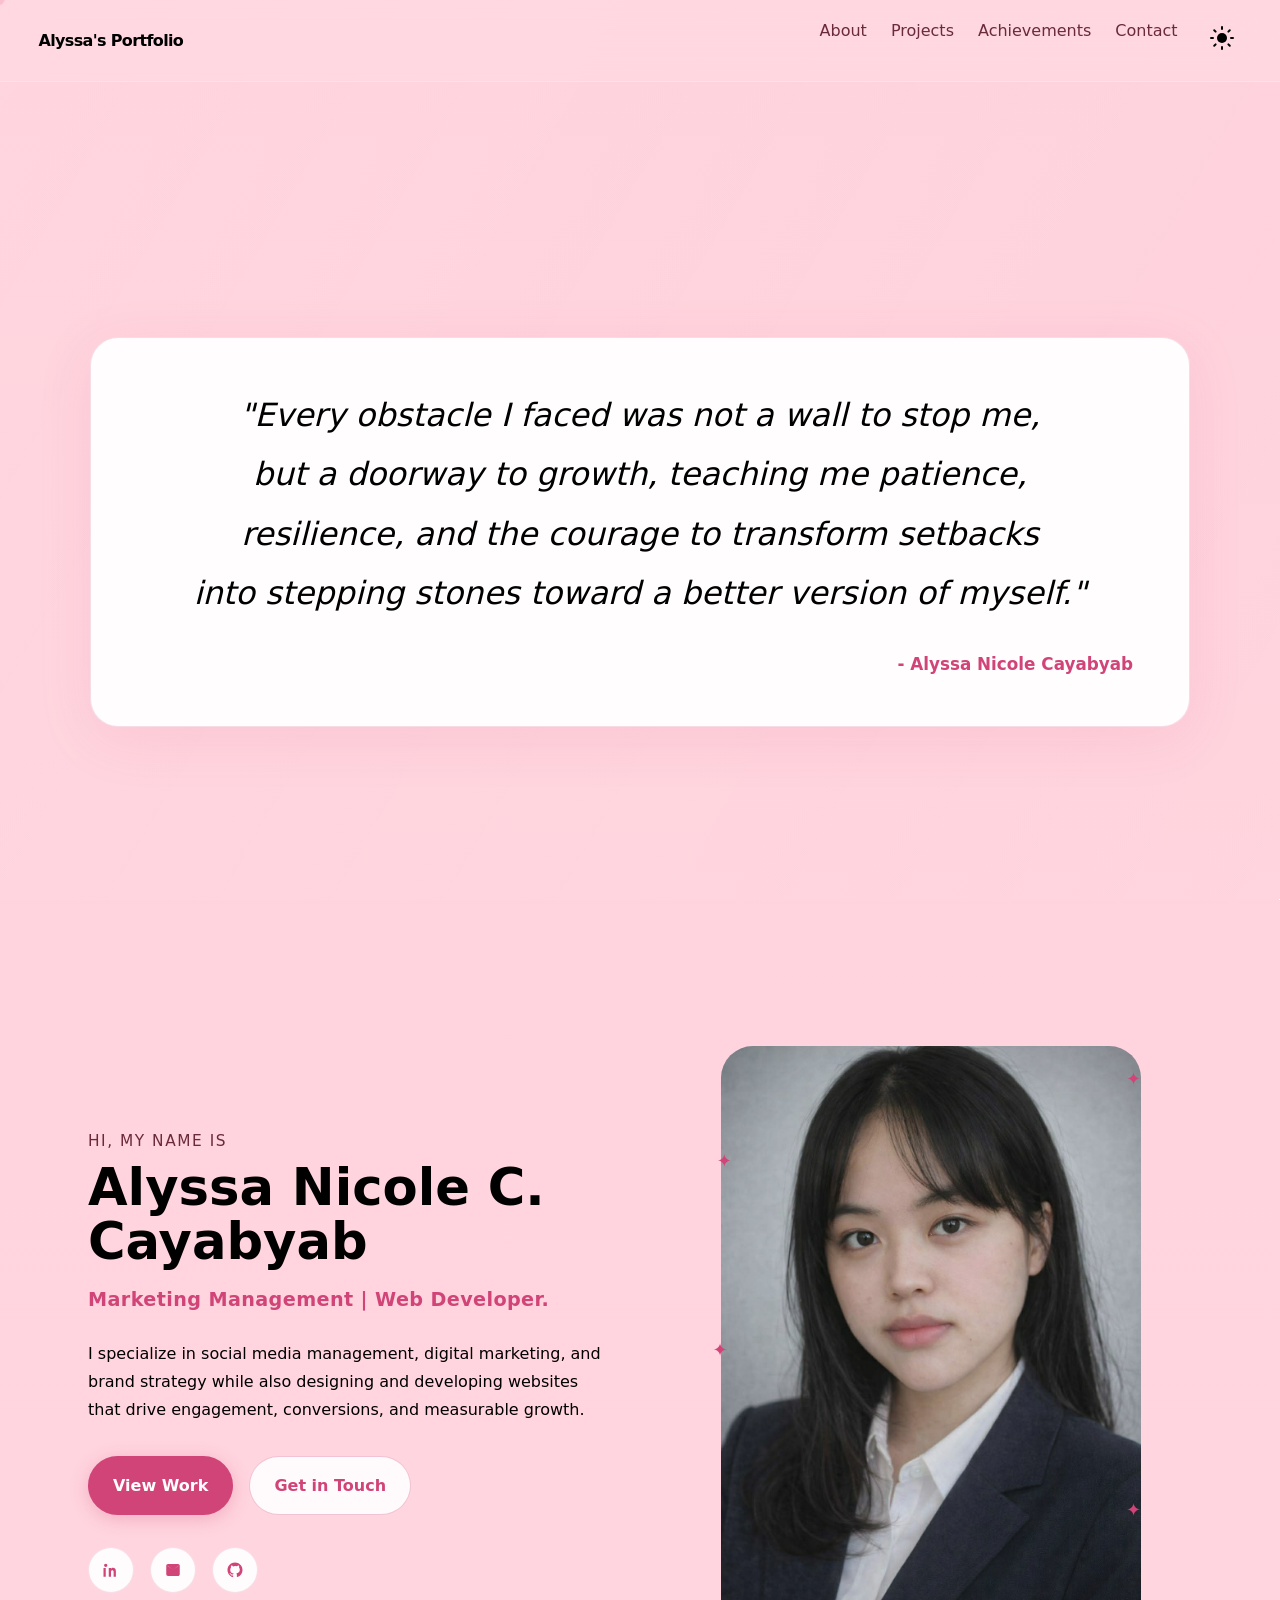
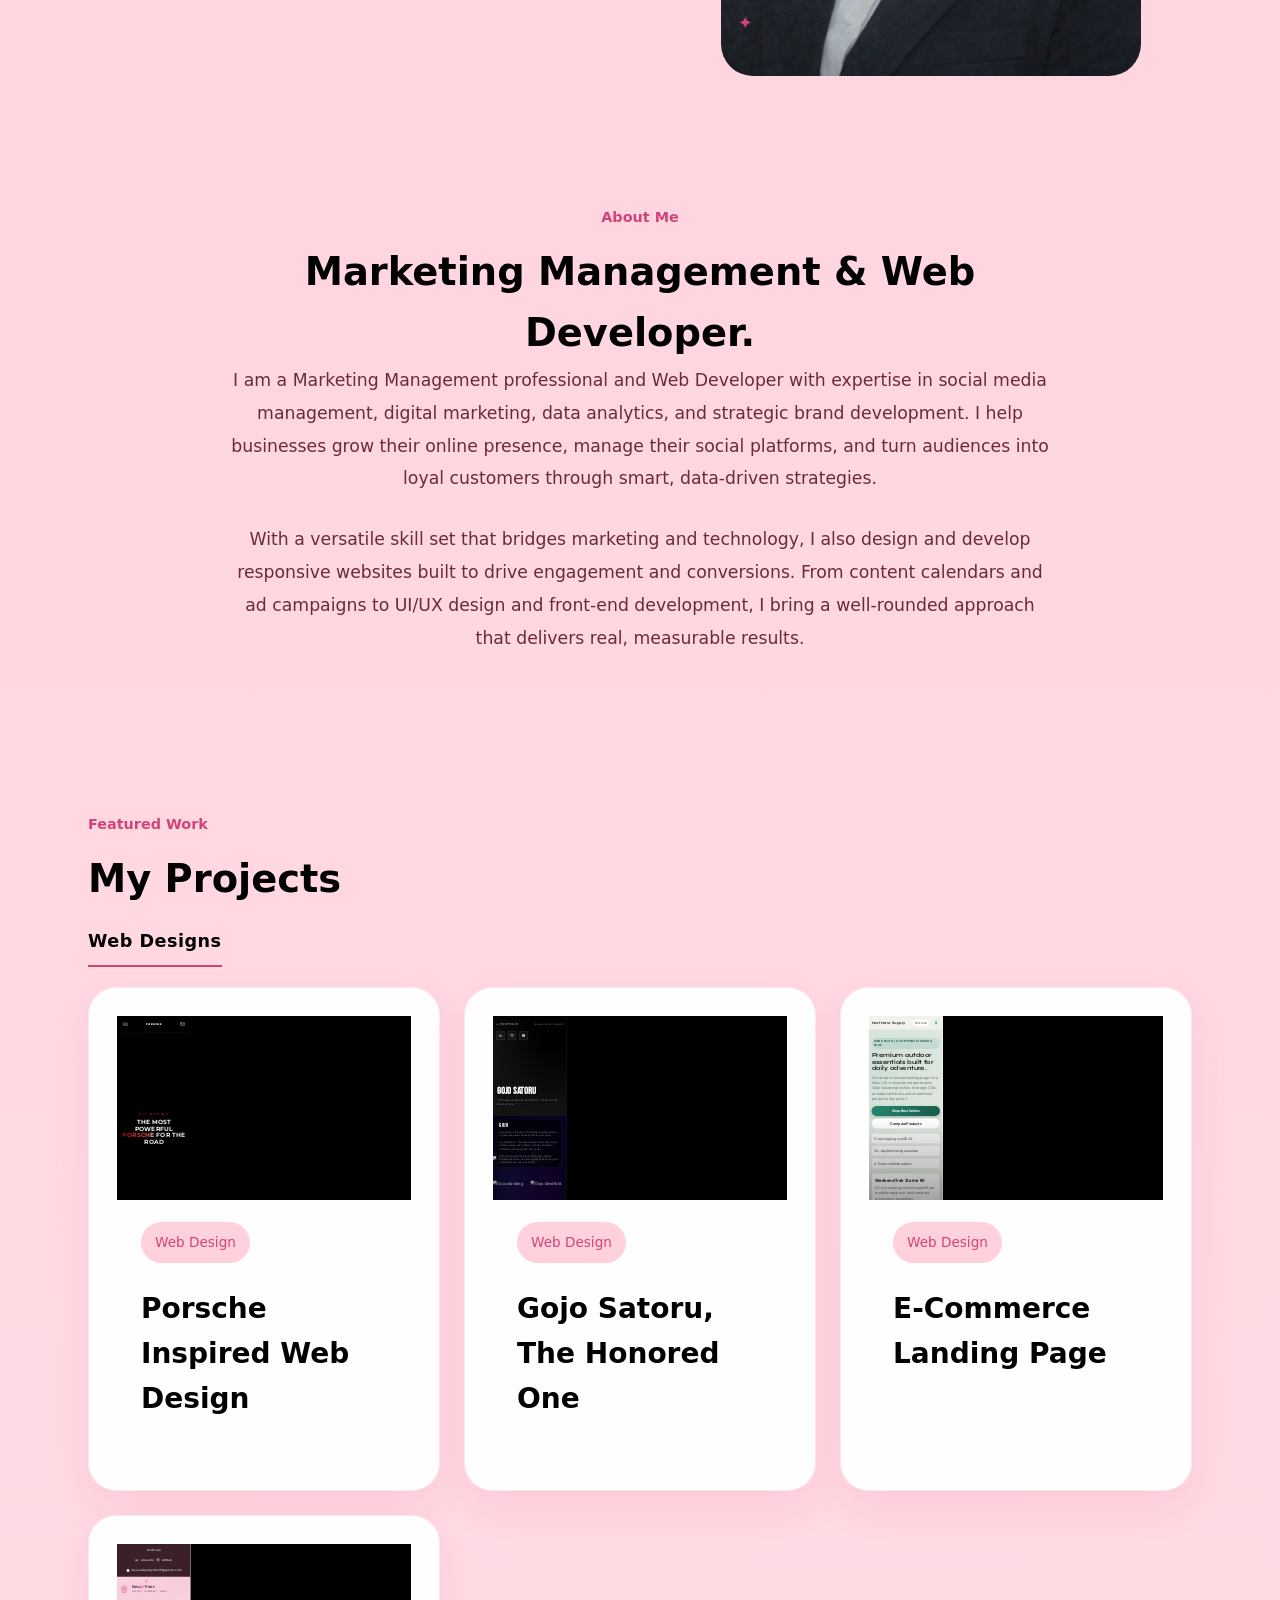
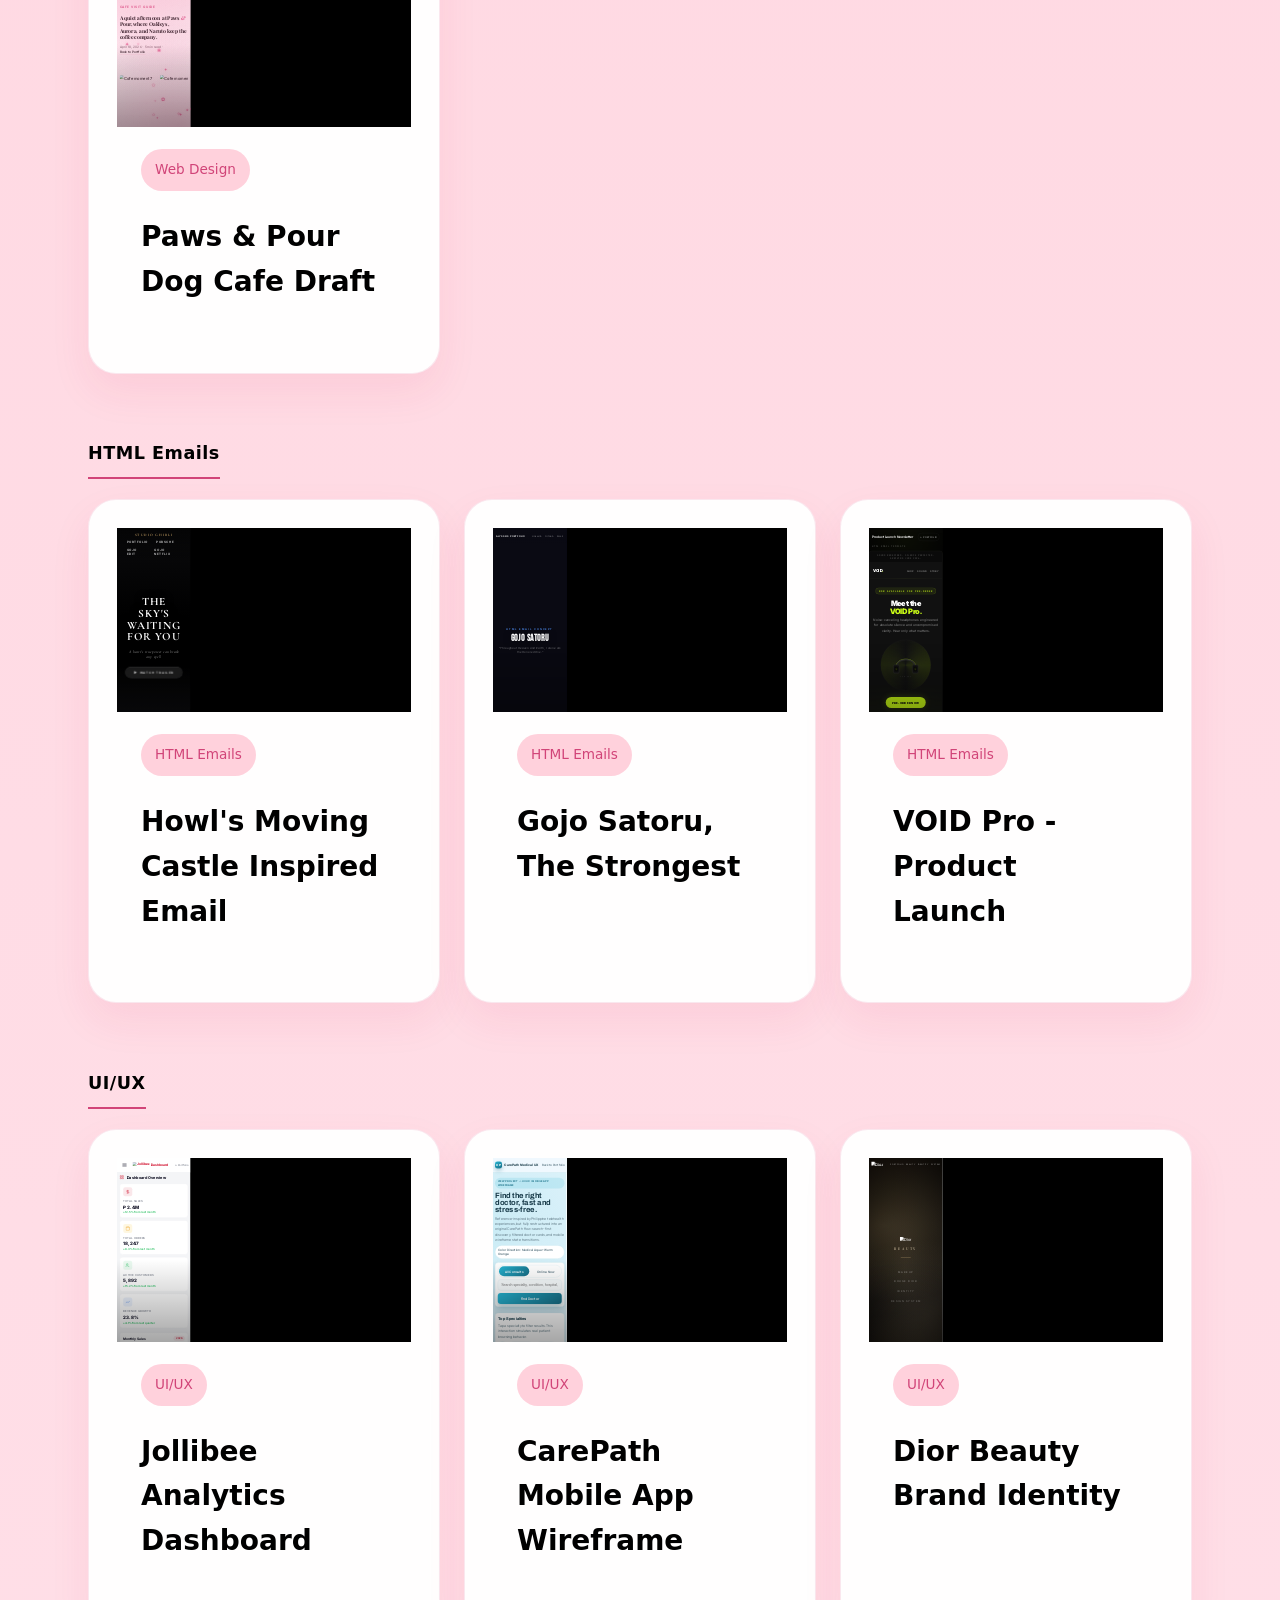
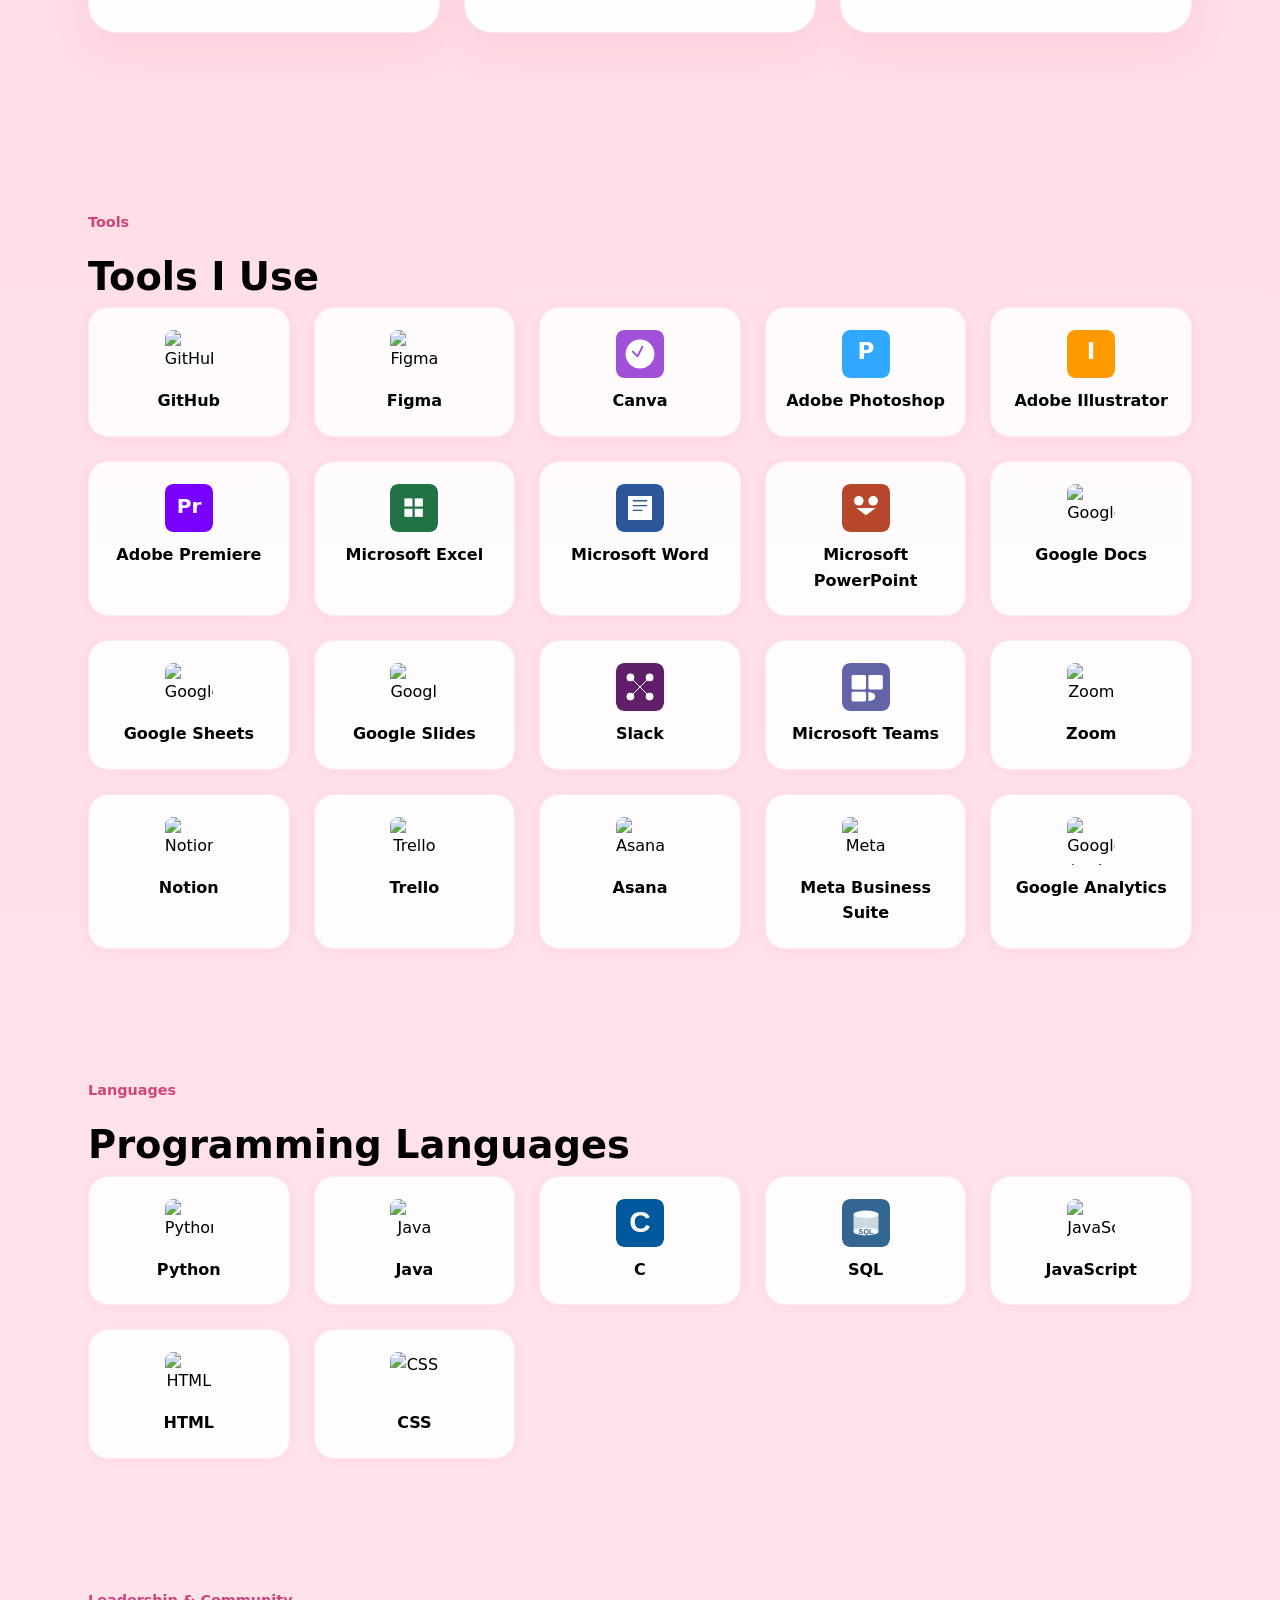
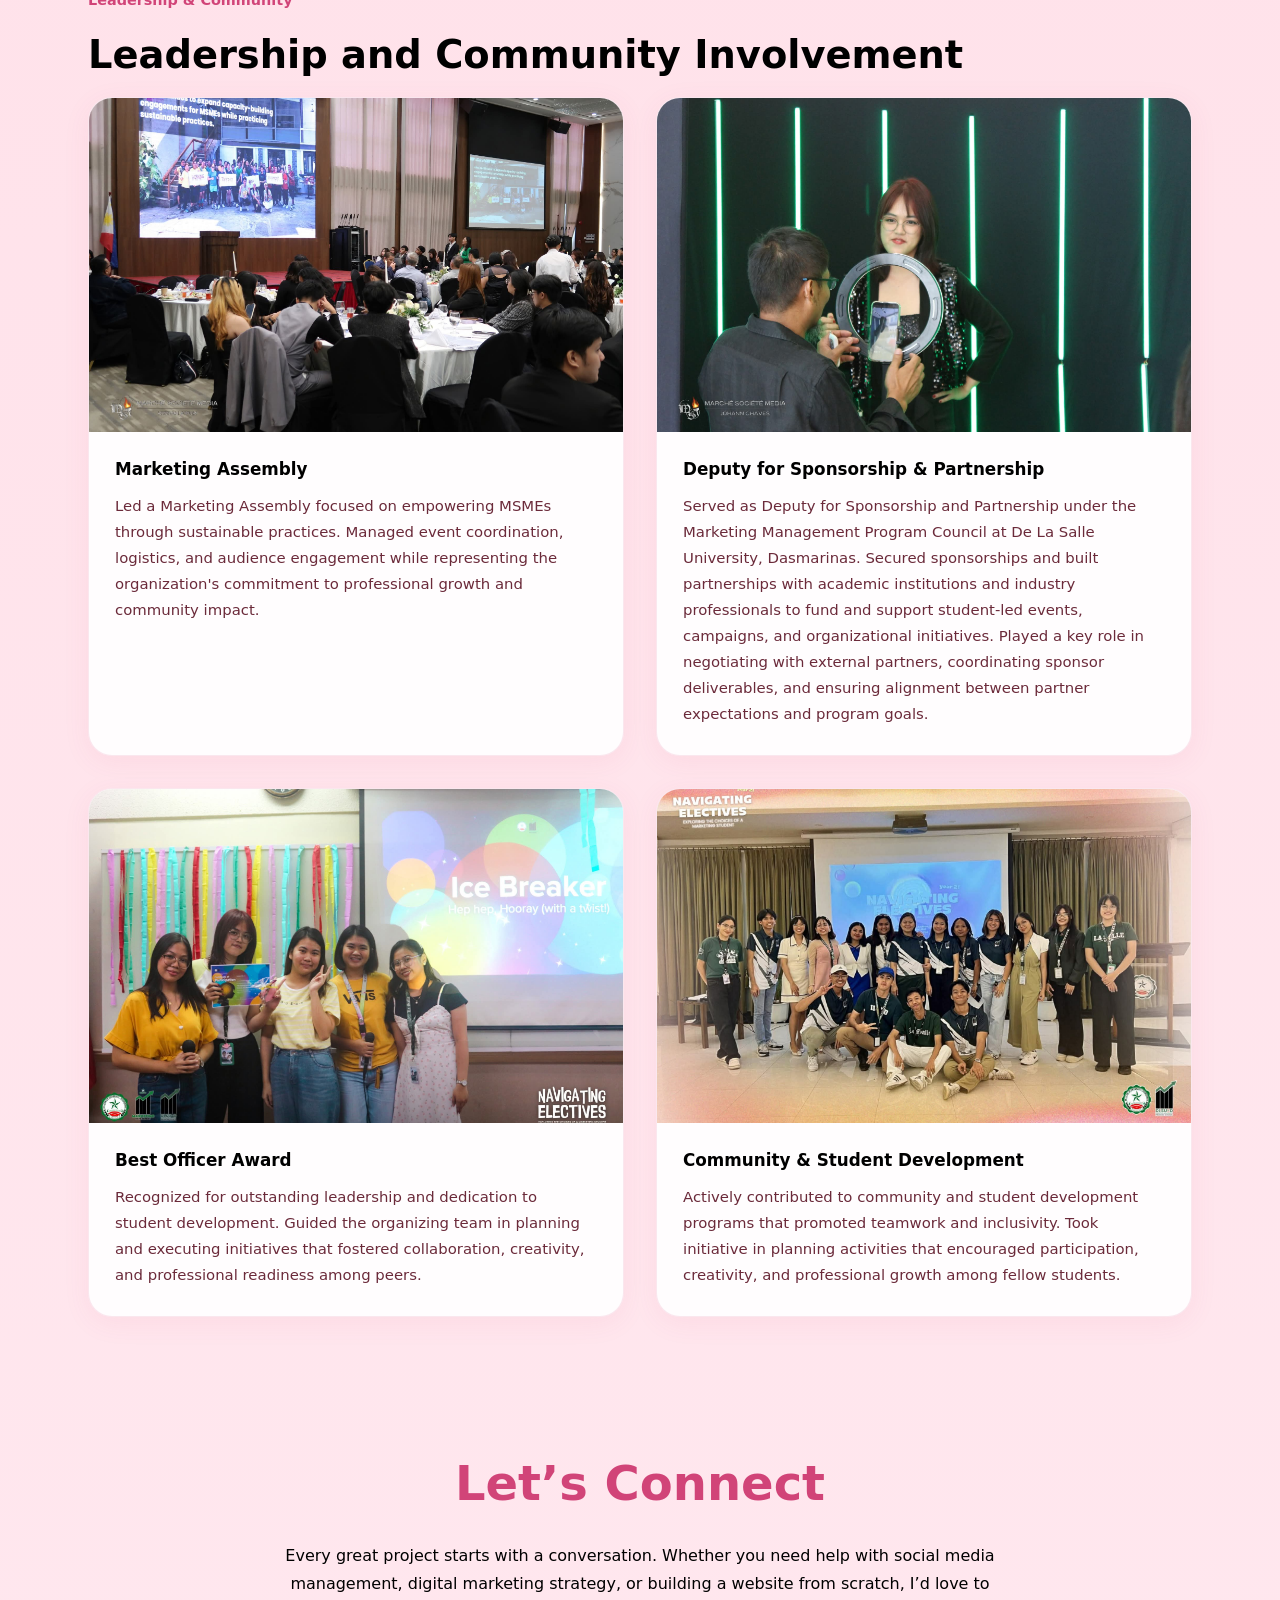
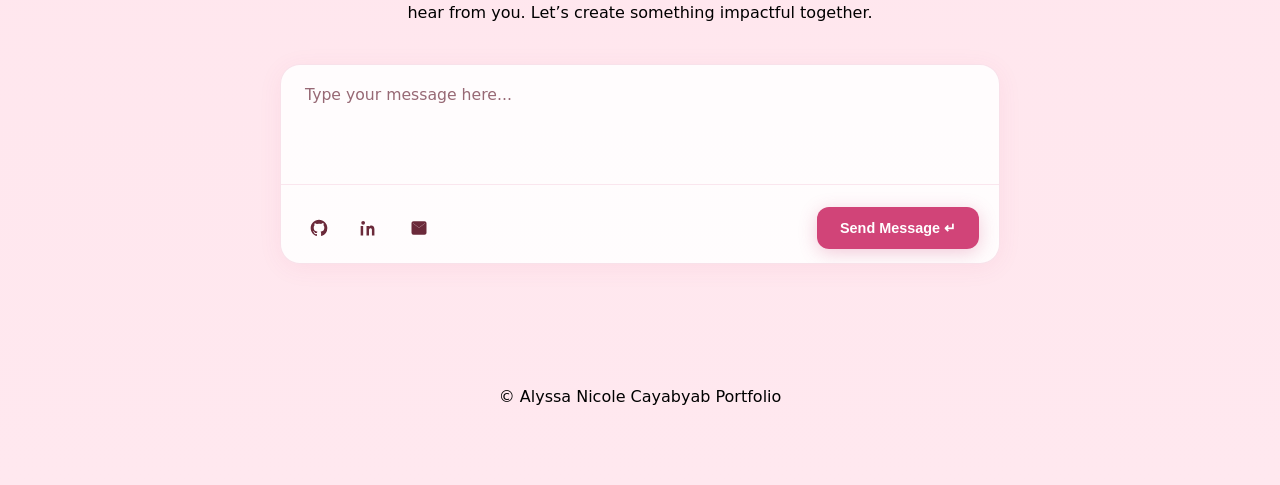
==== index.html @ 1fcab862 "Add files via upload" ====
<!DOCTYPE html>
<html lang="en">
<head>
  <meta charset="UTF-8" />
  <meta name="viewport" content="width=device-width, initial-scale=1.0" />
  <title>Alyssa Nicole Cayabyab | Portfolio</title>
  <link rel="stylesheet" href="styles.css" />
</head>
<body>
  <div class="glitter-background"></div>
  <header class="site-header fade-in-top">
    <nav class="navbar">
      <a class="logo" href="#home">Alyssa's Portfolio</a>
      <div class="nav-links">
        <a href="#about">About</a>
        <a href="#projects">Projects</a>
        <a href="#achievements">Achievements</a>
        <a href="#contact">Contact</a>
        <button class="theme-toggle" aria-label="Toggle theme">
          <svg class="theme-icon" viewBox="0 0 24 24" fill="none" xmlns="http://www.w3.org/2000/svg">
            <circle cx="12" cy="12" r="5" fill="currentColor"/>
            <path d="M12 1v2M12 21v2M4.22 4.22l1.42 1.42M18.36 18.36l1.42 1.42M1 12h2M21 12h2M4.22 19.78l1.42-1.42M18.36 5.64l1.42-1.42" stroke="currentColor" stroke-width="2" stroke-linecap="round"/>
          </svg>
        </button>
      </div>
    </nav>
  </header>

  <main>
    <section id="quote" class="quote-section section reveal">
      <div class="quote-container">
        <div class="quote-box">
            <div class="quote-content">
            <p class="quote-text">"Every obstacle I faced was not a wall to stop me,<br>but a doorway to growth, teaching me patience,<br>resilience, and the courage to transform setbacks<br>into stepping stones toward a better version of myself."</p>
            <footer class="quote-author">- Alyssa Nicole Cayabyab</footer>
          </div>
        </div>
      </div>
    </section>

    <section id="home" class="hero section reveal">
      <div class="hero-content">
        <div class="hero-text">
          <p class="hero-prefix">Hi, my name is</p>
          <h1 class="hero-name">Alyssa Nicole C. Cayabyab</h1>
          <p class="hero-title">Marketing Management | Web Developer.</p>
          <p class="hero-description">
            I specialize in social media management, digital marketing, and brand strategy
            while also designing and developing websites that drive engagement, conversions,
            and measurable growth.
          </p>
          <div class="hero-actions">
            <a class="button primary" href="#projects">View Work</a>
            <a class="button secondary" href="#contact">Get in Touch</a>
          </div>
          <div class="hero-socials">
            <a class="hero-social-link" href="https://www.linkedin.com/in/alyssa-cayabyab-5094003a9/" target="_blank" rel="noreferrer noopener" aria-label="LinkedIn">
              <svg viewBox="0 0 24 24" aria-hidden="true"><path d="M4.98 3.5a2.28 2.28 0 1 1 0 4.56 2.28 2.28 0 0 1 0-4.56Zm.02 5.95H2V21h3V9.45Zm7 0h-3v11.55h3V14.5c0-2.72 3.5-2.94 3.5 0V21h3V13.2c0-5.34-5.73-5.14-6.5-2.52V9.45Z" fill="currentColor"/></svg>
            </a>
            <a class="hero-social-link" href="https://mail.google.com/mail/u/1/#inbox?compose=new" target="_blank" rel="noreferrer noopener" aria-label="Email">
              <svg viewBox="0 0 24 24" aria-hidden="true"><path d="M3 6.4C3 5.08 4.08 4 5.4 4h13.2C19.92 4 21 5.08 21 6.4v11.2c0 1.32-1.08 2.4-2.4 2.4H5.4A2.4 2.4 0 0 1 3 17.6V6.4Zm1.8.3 7.2 5.1 7.2-5.1V6.4l-7.2 5.1L4.8 6.4v.3Z" fill="currentColor"/></svg>
            </a>
            <a class="hero-social-link" href="https://github.com/AliGanda777" target="_blank" rel="noreferrer noopener" aria-label="GitHub">
              <svg viewBox="0 0 24 24" aria-hidden="true"><path d="M12 2C6.48 2 2 6.48 2 12c0 4.42 2.86 8.17 6.84 9.49.5.09.68-.22.68-.48 0-.24-.01-.87-.01-1.7-2.78.6-3.37-1.34-3.37-1.34-.45-1.14-1.11-1.44-1.11-1.44-.91-.62.07-.61.07-.61 1.01.07 1.54 1.04 1.54 1.04.9 1.55 2.36 1.1 2.94.84.09-.65.35-1.1.64-1.35-2.22-.25-4.55-1.11-4.55-4.94 0-1.09.39-1.98 1.04-2.68-.1-.25-.45-1.27.1-2.64 0 0 .84-.27 2.75 1.02A9.6 9.6 0 0 1 12 6.8c.85.004 1.71.11 2.51.32 1.91-1.29 2.75-1.02 2.75-1.02.55 1.37.2 2.39.1 2.64.65.7 1.04 1.59 1.04 2.68 0 3.84-2.34 4.69-4.57 4.94.36.31.68.92.68 1.86 0 1.34-.01 2.42-.01 2.75 0 .26.18.58.69.48A10.007 10.007 0 0 0 22 12c0-5.52-4.48-10-10-10Z" fill="currentColor"/></svg>
            </a>
          </div>
        </div>
        <div class="hero-visual">
          <!-- AI character wrapper – float animation lives here -->
          <div class="ai-char-wrap" id="ai-char-wrap">

            <!-- Sparkle decorations scattered around the photo -->
            <span class="ai-sp" style="top:3%;right:0%;animation-delay:0s" aria-hidden="true">✦</span>
            <span class="ai-sp" style="top:16%;left:-1%;animation-delay:.45s" aria-hidden="true">✦</span>
            <span class="ai-sp" style="bottom:24%;right:0%;animation-delay:.9s" aria-hidden="true">✦</span>
            <span class="ai-sp" style="bottom:6%;left:4%;animation-delay:1.4s" aria-hidden="true">✦</span>
            <span class="ai-sp" style="top:46%;left:-2%;animation-delay:1.85s" aria-hidden="true">✦</span>

            <!-- Inner wrapper – receives 3-D mouse tilt from JS -->
            <div class="ai-char-inner" id="ai-char-inner">

              <!-- Photo frame with pulsing glow -->
              <div class="ai-frame">
                <img class="hero-photo" src="photo.jpg" alt="Alyssa profile photo" />
              </div>


            </div>
          </div>
        </div>
      </div>
    </section>

    <section id="about" class="about section reveal">
      <div class="section-heading">
        <span>About Me</span>
        <h2>Marketing Management &amp; Web Developer.</h2>
      </div>
      <div class="about-body">
        <p class="about-p">I am a Marketing Management professional and Web Developer with expertise in social media management, digital marketing, data analytics, and strategic brand development. I help businesses grow their online presence, manage their social platforms, and turn audiences into loyal customers through smart, data-driven strategies.</p>
        <p class="about-p">With a versatile skill set that bridges marketing and technology, I also design and develop responsive websites built to drive engagement and conversions. From content calendars and ad campaigns to UI/UX design and front-end development, I bring a well-rounded approach that delivers real, measurable results.</p>
      </div>
    </section>

    <section id="projects" class="projects section reveal">
      <div class="section-heading">
        <span>Featured Work</span>
        <h2>My Projects</h2>
      </div>

      <!-- WEB DESIGNS -->
      <div class="project-category">
        <h3 class="category-title">Web Designs</h3>
        <div class="project-grid">
          <a href="porsche-design.html" class="project-card-link">
            <article class="project-card transition-card web-design-card">
              <div class="web-design-preview" aria-hidden="true">
                <iframe src="porsche-design.html" class="web-design-frame" tabindex="-1" title="Porsche web design preview" scrolling="no" loading="lazy"></iframe>
                <div class="web-design-tint"></div>
                <div class="web-design-peek">View Project →</div>
              </div>
              <div class="web-design-caption">
                <div class="project-tag">Web Design</div>
                <h3>Porsche Inspired Web Design</h3>
              </div>
            </article>
          </a>
          <a href="gojo-netflix.html" class="project-card-link">
            <article class="project-card transition-card web-design-card">
              <div class="web-design-preview" aria-hidden="true">
                <iframe src="gojo-netflix.html" class="web-design-frame" tabindex="-1" title="Gojo Netflix showcase preview" scrolling="no" loading="lazy"></iframe>
                <div class="web-design-tint"></div>
                <div class="web-design-peek">View Project →</div>
              </div>
              <div class="web-design-caption">
                <div class="project-tag">Web Design</div>
                <h3>Gojo Satoru, The Honored One</h3>
              </div>
            </article>
          </a>
          <a href="ecommerce-landing.html" class="project-card-link">
            <article class="project-card transition-card web-design-card">
              <div class="web-design-preview" aria-hidden="true">
                <iframe src="ecommerce-landing.html" class="web-design-frame" tabindex="-1" title="E-commerce landing page preview" scrolling="no" loading="lazy"></iframe>
                <div class="web-design-tint"></div>
                <div class="web-design-peek">View Project →</div>
              </div>
              <div class="web-design-caption">
                <div class="project-tag">Web Design</div>
                <h3>E-Commerce Landing Page</h3>
              </div>
            </article>
          </a>
          <a href="dog-cafe-draft.html" class="project-card-link">
            <article class="project-card transition-card web-design-card">
              <div class="web-design-preview" aria-hidden="true">
                <iframe src="dog-cafe-draft.html" class="web-design-frame" tabindex="-1" title="Dog cafe draft preview" scrolling="no" loading="lazy"></iframe>
                <div class="web-design-tint"></div>
                <div class="web-design-peek">View Project →</div>
              </div>
              <div class="web-design-caption">
                <div class="project-tag">Web Design</div>
                <h3>Paws &amp; Pour Dog Cafe Draft</h3>
              </div>
            </article>
          </a>
        </div>
      </div>

      <!-- HTML EMAILS -->
      <div class="project-category">
        <h3 class="category-title">HTML Emails</h3>
        <div class="project-grid">
          <a href="email-design.html" class="project-card-link">
            <article class="project-card transition-card web-design-card">
              <div class="web-design-preview" aria-hidden="true">
                <iframe src="email-design.html" class="web-design-frame" tabindex="-1" title="HTML email preview" scrolling="no" loading="lazy"></iframe>
                <div class="web-design-tint"></div>
                <div class="web-design-peek">View Project →</div>
              </div>
              <div class="web-design-caption">
                <div class="project-tag">HTML Emails</div>
                <h3>Howl's Moving Castle Inspired Email</h3>
              </div>
            </article>
          </a>
          <a href="gojo-edit.html" class="project-card-link">
            <article class="project-card transition-card web-design-card">
              <div class="web-design-preview" aria-hidden="true">
                <iframe src="gojo-edit.html" class="web-design-frame" tabindex="-1" title="Gojo Satoru email preview" scrolling="no" loading="lazy"></iframe>
                <div class="web-design-tint"></div>
                <div class="web-design-peek">View Project →</div>
              </div>
              <div class="web-design-caption">
                <div class="project-tag">HTML Emails</div>
                <h3>Gojo Satoru, The Strongest</h3>
              </div>
            </article>
          </a>
          <a href="product-launch-email.html" class="project-card-link">
            <article class="project-card transition-card web-design-card">
              <div class="web-design-preview" aria-hidden="true">
                <iframe src="product-launch-email.html" class="web-design-frame" tabindex="-1" title="VOID Pro product launch email preview" scrolling="no" loading="lazy"></iframe>
                <div class="web-design-tint"></div>
                <div class="web-design-peek">View Project →</div>
              </div>
              <div class="web-design-caption">
                <div class="project-tag">HTML Emails</div>
                <h3>VOID Pro - Product Launch</h3>
              </div>
            </article>
          </a>
        </div>
      </div>

      <!-- UI/UX -->
      <div class="project-category">
        <h3 class="category-title">UI/UX</h3>
        <div class="project-grid">
          <a href="jollibee-dashboard.html" class="project-card-link">
            <article class="project-card transition-card web-design-card">
              <div class="web-design-preview" aria-hidden="true">
                <iframe src="jollibee-dashboard.html" class="web-design-frame" tabindex="-1" title="Jollibee Dashboard preview" scrolling="no" loading="lazy"></iframe>
                <div class="web-design-tint"></div>
                <div class="web-design-peek">View Project →</div>
              </div>
              <div class="web-design-caption">
                <div class="project-tag">UI/UX</div>
                <h3>Jollibee Analytics Dashboard</h3>
              </div>
            </article>
          </a>
          <a href="figma-wireframe.html" class="project-card-link">
            <article class="project-card transition-card web-design-card">
              <div class="web-design-preview" aria-hidden="true">
                <iframe src="figma-wireframe.html" class="web-design-frame" tabindex="-1" title="Figma Wireframe preview" scrolling="no" loading="lazy"></iframe>
                <div class="web-design-tint"></div>
                <div class="web-design-peek">View Project →</div>
              </div>
              <div class="web-design-caption">
                <div class="project-tag">UI/UX</div>
                <h3>CarePath Mobile App Wireframe</h3>
              </div>
            </article>
          </a>
          <a href="chanel-brand.html" class="project-card-link">
            <article class="project-card transition-card web-design-card">
              <div class="web-design-preview" aria-hidden="true">
                <iframe src="chanel-brand.html" class="web-design-frame" tabindex="-1" title="Chanel Brand Identity preview" scrolling="no" loading="lazy"></iframe>
                <div class="web-design-tint"></div>
                <div class="web-design-peek">View Project →</div>
              </div>
              <div class="web-design-caption">
                <div class="project-tag">UI/UX</div>
                <h3>Dior Beauty Brand Identity</h3>
              </div>
            </article>
          </a>
        </div>
      </div>

    </section>

    <section id="tools" class="tools section reveal">
      <div class="section-heading">
        <span>Tools</span>
        <h2>Tools I Use</h2>
      </div>
      <div class="tool-grid">
        <div class="tool-card"><img class="tool-icon" src="https://cdn.simpleicons.org/github/000000" alt="GitHub" /><span>GitHub</span></div>
        <div class="tool-card"><img class="tool-icon" src="https://cdn.simpleicons.org/figma/000000" alt="Figma" /><span>Figma</span></div>
        <div class="tool-card"><svg class="tool-icon" viewBox="0 0 100 100" xmlns="http://www.w3.org/2000/svg"><rect fill="#A150D8" width="100" height="100" rx="16"/><circle cx="50" cy="50" r="30" fill="#fff"/><path d="M35 45 L45 55 L55 35" stroke="#A150D8" stroke-width="4" fill="none" stroke-linecap="round" stroke-linejoin="round"/></svg><span>Canva</span></div>
        <div class="tool-card"><svg class="tool-icon" viewBox="0 0 100 100" xmlns="http://www.w3.org/2000/svg"><rect fill="#31A8FF" width="100" height="100" rx="16"/><text x="50" y="60" font-size="48" font-weight="900" fill="#fff" text-anchor="middle">P</text></svg><span>Adobe Photoshop</span></div>
        <div class="tool-card"><svg class="tool-icon" viewBox="0 0 100 100" xmlns="http://www.w3.org/2000/svg"><rect fill="#FF9A00" width="100" height="100" rx="16"/><text x="50" y="60" font-size="48" font-weight="900" fill="#fff" text-anchor="middle">I</text></svg><span>Adobe Illustrator</span></div>
        <div class="tool-card"><svg class="tool-icon" viewBox="0 0 100 100" xmlns="http://www.w3.org/2000/svg"><rect fill="#7900FF" width="100" height="100" rx="16"/><text x="50" y="60" font-size="42" font-weight="900" fill="#fff" text-anchor="middle">Pr</text></svg><span>Adobe Premiere</span></div>
        <div class="tool-card"><svg class="tool-icon" viewBox="0 0 100 100" xmlns="http://www.w3.org/2000/svg"><rect fill="#217346" width="100" height="100" rx="16"/><g transform="translate(30, 30) scale(1.2)"><rect x="0" y="0" width="14" height="14" fill="#fff"/><rect x="18" y="0" width="14" height="14" fill="#fff"/><rect x="0" y="18" width="14" height="14" fill="#fff"/><rect x="18" y="18" width="14" height="14" fill="#fff"/></g></svg><span>Microsoft Excel</span></div>
        <div class="tool-card"><svg class="tool-icon" viewBox="0 0 100 100" xmlns="http://www.w3.org/2000/svg"><rect fill="#2B579A" width="100" height="100" rx="16"/><rect x="25" y="25" width="50" height="50" fill="#fff"/><line x1="35" y1="35" x2="65" y2="35" stroke="#2B579A" stroke-width="3"/><line x1="35" y1="45" x2="65" y2="45" stroke="#2B579A" stroke-width="3"/><line x1="35" y1="55" x2="55" y2="55" stroke="#2B579A" stroke-width="3"/></svg><span>Microsoft Word</span></div>
        <div class="tool-card"><svg class="tool-icon" viewBox="0 0 100 100" xmlns="http://www.w3.org/2000/svg"><rect fill="#B7472A" width="100" height="100" rx="16"/><circle cx="35" cy="35" r="10" fill="#fff"/><circle cx="65" cy="35" r="10" fill="#fff"/><polygon points="50,65 30,50 70,50" fill="#fff"/></svg><span>Microsoft PowerPoint</span></div>
        <div class="tool-card"><img class="tool-icon" src="https://cdn.simpleicons.org/googledocs/4285F4" alt="Google Docs" /><span>Google Docs</span></div>
        <div class="tool-card"><img class="tool-icon" src="https://cdn.simpleicons.org/googlesheets/0F9D58" alt="Google Sheets" /><span>Google Sheets</span></div>
        <div class="tool-card"><img class="tool-icon" src="https://cdn.simpleicons.org/googleslides/F4B400" alt="Google Slides" /><span>Google Slides</span></div>
        <div class="tool-card"><svg class="tool-icon" viewBox="0 0 100 100" xmlns="http://www.w3.org/2000/svg"><rect fill="#611F69" width="100" height="100" rx="16"/><circle cx="30" cy="30" r="8" fill="#fff"/><circle cx="70" cy="30" r="8" fill="#fff"/><circle cx="30" cy="70" r="8" fill="#fff"/><circle cx="70" cy="70" r="8" fill="#fff"/><line x1="30" y1="30" x2="70" y2="70" stroke="#fff" stroke-width="2"/><line x1="70" y1="30" x2="30" y2="70" stroke="#fff" stroke-width="2"/></svg><span>Slack</span></div>
        <div class="tool-card"><svg class="tool-icon" viewBox="0 0 100 100" xmlns="http://www.w3.org/2000/svg"><rect fill="#6264A7" width="100" height="100" rx="16"/><rect x="20" y="25" width="30" height="30" fill="#fff" rx="3"/><rect x="55" y="25" width="30" height="30" fill="#fff" rx="3"/><rect x="20" y="60" width="30" height="20" fill="#fff" rx="3"/><path d="M 55 60 Q 70 60 70 70 Q 70 80 55 80" fill="#fff" stroke="#6264A7" stroke-width="2" fill-rule="nonzero"/></svg><span>Microsoft Teams</span></div>
        <div class="tool-card"><img class="tool-icon" src="https://cdn.simpleicons.org/zoom/2D8CFF" alt="Zoom" /><span>Zoom</span></div>
        <div class="tool-card"><img class="tool-icon" src="https://cdn.simpleicons.org/notion/000000" alt="Notion" /><span>Notion</span></div>
        <div class="tool-card"><img class="tool-icon" src="https://cdn.simpleicons.org/trello/0052CC" alt="Trello" /><span>Trello</span></div>
        <div class="tool-card"><img class="tool-icon" src="https://cdn.simpleicons.org/asana/EC4A8A" alt="Asana" /><span>Asana</span></div>
        <div class="tool-card"><img class="tool-icon" src="https://cdn.simpleicons.org/meta/0063F5" alt="Meta" /><span>Meta Business Suite</span></div>
        <div class="tool-card"><img class="tool-icon" src="https://cdn.simpleicons.org/googleanalytics/F9AB00" alt="Google Analytics" /><span>Google Analytics</span></div>
      </div>
    </section>

    <section id="languages" class="tools section reveal">
      <div class="section-heading">
        <span>Languages</span>
        <h2>Programming Languages</h2>
      </div>
      <div class="tool-grid">
        <div class="tool-card">
          <img class="tool-icon" src="https://cdn.simpleicons.org/python" alt="Python" />
          <span>Python</span>
        </div>
        <div class="tool-card">
          <img class="tool-icon" src="https://cdn.jsdelivr.net/gh/devicons/devicon/icons/java/java-original.svg" alt="Java" />
          <span>Java</span>
        </div>
        <div class="tool-card">
          <svg class="tool-icon" viewBox="0 0 100 100" xmlns="http://www.w3.org/2000/svg">
            <rect fill="#00599C" width="100" height="100" rx="16"/>
            <text x="50" y="68" font-size="62" font-weight="900" fill="#fff" text-anchor="middle" font-family="Arial, sans-serif">C</text>
          </svg>
          <span>C</span>
        </div>
        <div class="tool-card">
          <svg class="tool-icon" viewBox="0 0 100 100" xmlns="http://www.w3.org/2000/svg">
            <rect fill="#336791" width="100" height="100" rx="16"/>
            <ellipse cx="50" cy="32" rx="26" ry="8" fill="#fff" opacity="0.95"/>
            <rect x="24" y="32" width="52" height="36" fill="#fff" opacity="0.75"/>
            <ellipse cx="50" cy="68" rx="26" ry="8" fill="#fff" opacity="0.95"/>
            <text x="50" y="72" font-size="15" font-weight="900" fill="#336791" text-anchor="middle" font-family="Arial, sans-serif">SQL</text>
          </svg>
          <span>SQL</span>
        </div>
        <div class="tool-card">
          <img class="tool-icon" src="https://cdn.simpleicons.org/javascript" alt="JavaScript" />
          <span>JavaScript</span>
        </div>
        <div class="tool-card">
          <img class="tool-icon" src="https://cdn.simpleicons.org/html5" alt="HTML" />
          <span>HTML</span>
        </div>
        <div class="tool-card">
          <img class="tool-icon" src="https://cdn.jsdelivr.net/gh/devicons/devicon/icons/css3/css3-original.svg" alt="CSS" />
          <span>CSS</span>
        </div>
      </div>
    </section>

    <section id="achievements" class="achievements section reveal">
      <div class="section-heading">
        <span>Leadership &amp; Community</span>
        <h2>Leadership and Community Involvement</h2>
      </div>
      <div class="leadership-grid">

        <article class="leadership-card">
          <div class="leadership-img-wrap">
            <img src="leadership-manage-ga.jpg" alt="Marketing Assembly" class="leadership-img" />
          </div>
          <div class="leadership-caption">
            <h3>Marketing Assembly</h3>
            <p>Led a Marketing Assembly focused on empowering MSMEs through sustainable practices. Managed event coordination, logistics, and audience engagement while representing the organization's commitment to professional growth and community impact.</p>
          </div>
        </article>

        <article class="leadership-card">
          <div class="leadership-img-wrap">
            <img src="leadership-solo-ga.jpg" alt="Director of Sponsorship" class="leadership-img" />
          </div>
          <div class="leadership-caption">
            <h3>Deputy for Sponsorship &amp; Partnership</h3>
            <p>Served as Deputy for Sponsorship and Partnership under the Marketing Management Program Council at De La Salle University, Dasmarinas. Secured sponsorships and built partnerships with academic institutions and industry professionals to fund and support student-led events, campaigns, and organizational initiatives. Played a key role in negotiating with external partners, coordinating sponsor deliverables, and ensuring alignment between partner expectations and program goals.</p>
          </div>
        </article>

        <article class="leadership-card">
          <div class="leadership-img-wrap">
            <img src="leadership-award-navel.jpg" alt="Best Officer Award" class="leadership-img" />
          </div>
          <div class="leadership-caption">
            <h3>Best Officer Award</h3>
            <p>Recognized for outstanding leadership and dedication to student development. Guided the organizing team in planning and executing initiatives that fostered collaboration, creativity, and professional readiness among peers.</p>
          </div>
        </article>

        <article class="leadership-card">
          <div class="leadership-img-wrap">
            <img src="leadership-navel2.jpg" alt="Community Involvement" class="leadership-img" />
          </div>
          <div class="leadership-caption">
            <h3>Community &amp; Student Development</h3>
            <p>Actively contributed to community and student development programs that promoted teamwork and inclusivity. Took initiative in planning activities that encouraged participation, creativity, and professional growth among fellow students.</p>
          </div>
        </article>

      </div>
    </section>

    <section id="contact" class="contact section reveal">
      <div class="contact-inner">
        <h2 class="contact-title">Let’s Connect</h2>
        <p class="contact-copy">
          Every great project starts with a conversation. Whether you need help with social media management, digital marketing strategy, or building a website from scratch, I’d love to hear from you. Let’s create something impactful together.
        </p>
        <div class="contact-box">
          <textarea id="contact-message" class="contact-textarea" placeholder="Type your message here..."></textarea>
          <div class="contact-box-footer">
            <div class="contact-icon-row">
              <a class="contact-icon-link" href="https://github.com/AliGanda777" target="_blank" rel="noreferrer noopener" aria-label="GitHub">
                <svg viewBox="0 0 24 24" width="20" height="20" fill="currentColor"><path d="M12 2C6.48 2 2 6.48 2 12c0 4.42 2.86 8.17 6.84 9.49.5.09.68-.22.68-.48 0-.24-.01-.87-.01-1.7-2.78.6-3.37-1.34-3.37-1.34-.45-1.14-1.11-1.44-1.11-1.44-.91-.62.07-.61.07-.61 1.01.07 1.54 1.04 1.54 1.04.9 1.55 2.36 1.1 2.94.84.09-.65.35-1.1.64-1.35-2.22-.25-4.55-1.11-4.55-4.94 0-1.09.39-1.98 1.04-2.68-.1-.25-.45-1.27.1-2.64 0 0 .84-.27 2.75 1.02A9.6 9.6 0 0 1 12 6.8c.85.004 1.71.11 2.51.32 1.91-1.29 2.75-1.02 2.75-1.02.55 1.37.2 2.39.1 2.64.65.7 1.04 1.59 1.04 2.68 0 3.84-2.34 4.69-4.57 4.94.36.31.68.92.68 1.86 0 1.34-.01 2.42-.01 2.75 0 .26.18.58.69.48A10.007 10.007 0 0 0 22 12c0-5.52-4.48-10-10-10Z"/></svg>
              </a>
              <a class="contact-icon-link" href="https://www.linkedin.com/in/alyssa-cayabyab-5094003a9/" target="_blank" rel="noreferrer noopener" aria-label="LinkedIn">
                <svg viewBox="0 0 24 24" width="20" height="20" fill="currentColor"><path d="M4.98 3.5a2.28 2.28 0 1 1 0 4.56 2.28 2.28 0 0 1 0-4.56Zm.02 5.95H2V21h3V9.45Zm7 0h-3v11.55h3V14.5c0-2.72 3.5-2.94 3.5 0V21h3V13.2c0-5.34-5.73-5.14-6.5-2.52V9.45Z"/></svg>
              </a>
              <a class="contact-icon-link" href="https://mail.google.com/mail/u/1/#inbox?compose=new" target="_blank" rel="noreferrer noopener" aria-label="Email">
                <svg viewBox="0 0 24 24" width="20" height="20" fill="currentColor"><path d="M3 6.4C3 5.08 4.08 4 5.4 4h13.2C19.92 4 21 5.08 21 6.4v11.2c0 1.32-1.08 2.4-2.4 2.4H5.4A2.4 2.4 0 0 1 3 17.6V6.4Zm1.8.3 7.2 5.1 7.2-5.1V6.4l-7.2 5.1L4.8 6.4v.3Z"/></svg>
              </a>
            </div>
            <button class="button primary send-btn" id="send-btn">Send Message ↵</button>
          </div>
        </div>
      </div>
    </section>
  </main>

  <footer class="footer fade-in-top">
    <p>&copy; Alyssa Nicole Cayabyab Portfolio</p>
  </footer>

  <script src="script.js"></script>
</body>
</html>
---- styles.css ----
:root {
  color-scheme: light;
  --bg: #ffd1dc;
  --surface: #ffd9e2;
  --surface-strong: #ffd1dc;
  --text: #000000;
  --muted: #6b2a3a;
  --primary: #d14478;
  --accent: #d14478;
  --stroke: #d14478;
  --shadow: 0 24px 70px rgba(209, 68, 120, 0.16);
  --radius: 28px;
}

body.dark-mode {
  color-scheme: dark;
  --bg: #2a2a2a;
  --surface: #3a3a3a;
  --surface-strong: #4a4a4a;
  --text: #ffffff;
  --muted: #b0b0b0;
  --primary: #ff6b6b;
  --accent: #ff6b6b;
  --stroke: #ff6b6b;
  --shadow: 0 24px 70px rgba(0, 0, 0, 0.4);
}

body.dark-mode {
  background: linear-gradient(180deg, #1a1a1a 0%, #2d2d2d 100%);
}

body.dark-mode::before {
  background: linear-gradient(120deg, rgba(0, 0, 0, 0.3), rgba(0, 0, 0, 0.1) 45%, rgba(0, 0, 0, 0.3));
}



/* Glitter Background */
.glitter-background {
  position: fixed;
  top: 0;
  left: 0;
  width: 100%;
  height: 100%;
  pointer-events: none;
  z-index: 1;
  background-image:
    radial-gradient(circle, rgba(255,255,255,0.8) 1px, transparent 1px),
    radial-gradient(circle, rgba(255,255,255,0.6) 1.5px, transparent 1.5px),
    radial-gradient(circle, rgba(255,255,255,0.7) 0.8px, transparent 0.8px),
    radial-gradient(circle, rgba(255,255,255,0.5) 1.2px, transparent 1.2px),
    radial-gradient(circle, rgba(255,255,255,0.9) 1px, transparent 1px),
    radial-gradient(circle, rgba(255,255,255,0.6) 1.5px, transparent 1.5px),
    radial-gradient(circle, rgba(255,255,255,0.7) 0.8px, transparent 0.8px),
    radial-gradient(circle, rgba(255,255,255,0.5) 1.2px, transparent 1.2px);
  background-size: 200% 200%;
  background-position: 0% 0%;
  will-change: transform;
}

@keyframes glitterTwinkle {
  0%, 100% {
    opacity: 0.3;
  }
  50% {
    opacity: 1;
  }
}

.glitter-background::before {
  content: '';
  position: absolute;
  inset: 0;
  background-image: inherit;
  animation: glitterTwinkle 3s ease-in-out infinite;
  opacity: 0.6;
}

* {
  box-sizing: border-box;
}

html {
  scroll-behavior: smooth;
}

body {
  margin: 0;
  min-height: 100vh;
  font-family: Inter, ui-sans-serif, system-ui, -apple-system, BlinkMacSystemFont, 'Segoe UI', sans-serif;
  font-size: 16px;
  line-height: 1.6;
  color: var(--text);
  background: linear-gradient(180deg, #ffd1dc 0%, #ffe8ef 100%);
  overflow-x: hidden;
}

body::before {
  content: '';
  position: fixed;
  inset: 0;
  background: linear-gradient(120deg, rgba(255, 255, 255, 0.18), rgba(255, 255, 255, 0.04) 45%, rgba(255, 255, 255, 0.18));
  opacity: 0.48;
  pointer-events: none;
  animation: moveBackground 14s linear infinite;
  background-size: 240% 240%;
}

@keyframes moveBackground {
  0% {
    transform: translateX(0) translateY(0);
  }
  50% {
    transform: translateX(-8%) translateY(-6%);
  }
  100% {
    transform: translateX(0) translateY(0);
  }
}

img,
a {
  color: inherit;
}


.footer,
.section {
  position: relative;
  z-index: 1;
}

.site-header {
  position: sticky;
  top: 0;
  z-index: 200;
  padding: 18px clamp(24px, 3vw, 48px);
  border-bottom: 1px solid rgba(255, 255, 255, 0.25);
  backdrop-filter: blur(18px);
  -webkit-backdrop-filter: blur(18px);
  background: rgba(255, 217, 226, 0.78);
  transition: box-shadow 300ms ease, background 300ms ease;
}

body.dark-mode .site-header {
  background: rgba(30, 30, 30, 0.82);
  border-bottom: 1px solid rgba(255, 255, 255, 0.08);
}

.site-header.scrolled {
  box-shadow: 0 4px 24px rgba(209, 68, 120, 0.12);
}

body.dark-mode .site-header.scrolled {
  box-shadow: 0 4px 24px rgba(0, 0, 0, 0.35);
}

.navbar {
  display: flex;
  align-items: center;
  justify-content: space-between;
  gap: 18px;
}

.logo {
  font-weight: 700;
  letter-spacing: -0.04em;
  text-decoration: none;
  color: var(--text);
}

.nav-links {
  display: flex;
  gap: 24px;
}

.nav-links a {
  text-decoration: none;
  color: var(--muted);
  transition: color 220ms ease, transform 220ms ease;
}

.nav-links a:hover,
.nav-links a:focus-visible {
  color: var(--text);
  transform: translateY(-1px);
}

.theme-toggle {
  background: none;
  border: none;
  cursor: pointer;
  padding: 8px;
  border-radius: 50%;
  transition: background-color 220ms ease, transform 220ms ease;
  color: var(--text);
  font-size: 1.2rem;
}

.theme-toggle:hover,
.theme-toggle:focus-visible {
  background: rgba(255, 255, 255, 0.1);
  transform: scale(1.1);
}

.theme-icon {
  width: 24px;
  height: 24px;
  transition: transform 220ms ease;
}

.section {
  max-width: 1200px;
  margin: 0 auto;
  padding: 64px clamp(24px, 4vw, 48px);
}

.quote-section {
  display: flex;
  align-items: center;
  justify-content: center;
  min-height: 100vh;
  background: transparent;
  border-radius: 0;
  padding: 52px clamp(24px, 6vw, 80px);
  box-shadow: none;
  max-width: 100%;
}

body.dark-mode .quote-section {
  background: transparent;
}

.quote-container {
  display: flex;
  align-items: center;
  justify-content: center;
  width: 100%;
  max-width: 1100px;
}

.quote-box {
  display: flex;
  align-items: center;
  gap: 40px;
  background: rgba(255, 255, 255, 0.95);
  border: 1px solid rgba(209, 68, 120, 0.18);
  border-radius: 28px;
  padding: 48px 56px;
  box-shadow: 0 12px 56px rgba(209, 68, 120, 0.10);
  width: 100%;
}

.quote-3d {
  flex: 0 0 360px;
  width: 360px;
  height: 420px;
  background: transparent;
  border: none;
  box-shadow: none;
  overflow: hidden;
  position: relative;
}

.quote-3d iframe {
  width: 100%;
  height: calc(100% + 90px);
  margin-top: -30px;
  display: block;
  border: none;
  background: transparent;
}

.quote-3d::before {
  content: '';
  position: absolute;
  left: 0;
  right: 0;
  top: 0;
  height: 36px;
  background: rgba(255, 255, 255, 0.95);
  pointer-events: none;
  z-index: 2;
}

.quote-3d::after {
  content: '';
  position: absolute;
  left: 0;
  right: 0;
  bottom: 0;
  height: 56px;
  background: rgba(255, 255, 255, 0.95);
  pointer-events: none;
  z-index: 2;
}

body.dark-mode .quote-3d::before,
body.dark-mode .quote-3d::after {
  background: rgba(50, 50, 50, 0.96);
}

.quote-content {
  flex: 1;
  min-width: 0;
}

@media (max-width: 900px) {
  .quote-box {
    flex-direction: column;
    padding: 36px 28px;
    gap: 24px;
  }

  .quote-3d {
    flex: none;
    width: 100%;
    max-width: 320px;
    height: 320px;
  }

  .quote-content {
    text-align: center;
  }
}

body.dark-mode .quote-box {
  background: rgba(50, 50, 50, 0.96);
  border-color: rgba(255, 107, 107, 0.2);
}

.quote-text {
  margin: 0 0 28px;
  font-size: clamp(1.4rem, 2.6vw, 2rem);
  line-height: 1.85;
  color: var(--text);
  font-style: italic;
  font-weight: 500;
  text-align: center;
}

.quote-author {
  display: block;
  font-size: 1.05rem;
  color: var(--accent);
  font-weight: 700;
  text-align: right;
  font-style: normal;
}


@media (max-width: 940px) {
  .quote-section {
    flex-direction: column;
    gap: 40px;
  }

  .quote-container {
    flex-direction: column;
    gap: 30px;
  }

  .quote-text {
    text-align: center;
  }

  .baymax-character {
    width: 180px;
    height: 320px;
  }

  .hero-content {
    grid-template-columns: 1fr;
    gap: 40px;
    text-align: center;
  }

  .hero-text {
    max-width: none;
  }

  .hero h1 {
    font-size: 2.75rem;
  }

  .button {
    width: 100%;
  }

  .hero-actions {
    flex-direction: column;
  }
}


.hero-content {
  display: grid;
  grid-template-columns: 1fr 1fr;
  gap: 60px;
  align-items: center;
  max-width: 1200px;
  margin: 0 auto;
}

.hero-text {
  max-width: 620px;
}

.hero-prefix {
  margin: 0 0 8px 0;
  color: var(--muted);
  font-size: 0.96rem;
  letter-spacing: 0.1em;
  text-transform: uppercase;
}

.hero-name {
  margin: 0 0 16px 0;
  font-size: clamp(3rem, 4vw, 4.5rem);
  line-height: 1.05;
  color: var(--text);
  font-weight: 800;
  transition: color 320ms ease, transform 320ms ease;
}

.hero-title {
  margin: 0 0 24px 0;
  color: var(--accent);
  font-weight: 600;
  font-size: 1.2rem;
  letter-spacing: 0.02em;
}

.hero-description {
  max-width: 46rem;
  margin: 0 0 32px 0;
  color: var(--text);
  line-height: 1.75;
  transition: color 320ms ease, transform 320ms ease, opacity 320ms ease;
}

.hero-actions {
  display: flex;
  flex-wrap: wrap;
  gap: 16px;
  margin-bottom: 32px;
}

.hero-socials {
  display: flex;
  gap: 16px;
  align-items: center;
}

.hero-social-link {
  display: inline-flex;
  align-items: center;
  justify-content: center;
  width: 46px;
  height: 46px;
  border-radius: 50%;
  border: 1px solid rgba(209, 68, 120, 0.16);
  background: rgba(255, 255, 255, 0.92);
  color: var(--primary);
  text-decoration: none;
  transition: transform 220ms ease, background-color 220ms ease, border-color 220ms ease, color 220ms ease, box-shadow 220ms ease;
}

.hero-social-link svg {
  width: 18px;
  height: 18px;
  color: currentColor;
}

.hero-social-link:hover,
.hero-social-link:focus-visible {
  transform: translateY(-2px);
  background: rgba(255, 255, 255, 1);
  border-color: rgba(209, 68, 120, 0.32);
  box-shadow: 0 12px 28px rgba(214, 41, 84, 0.1);
}

.button {
  display: inline-flex;
  align-items: center;
  justify-content: center;
  padding: 16px 24px;
  border-radius: 999px;
  border: 1px solid transparent;
  font-weight: 600;
  text-decoration: none;
  transition: transform 220ms ease, background-color 220ms ease, border-color 220ms ease, color 220ms ease, box-shadow 220ms ease;
}

.button:hover,
.button:focus-visible {
  transform: translateY(-2px);
}

.primary {
  background: #d14478;
  color: #ffffff;
  border-color: transparent;
  box-shadow: 0 4px 18px rgba(209, 68, 120, 0.28);
}

.primary:hover,
.primary:focus-visible {
  background: #b5365f;
  box-shadow: 0 8px 28px rgba(209, 68, 120, 0.4);
}

body.dark-mode .primary {
  background: #ff6b6b;
  color: #1a1a1a;
  box-shadow: 0 4px 18px rgba(255, 107, 107, 0.3);
}

body.dark-mode .primary:hover {
  background: #ff5252;
}

.secondary {
  background: rgba(255, 255, 255, 0.88);
  border-color: rgba(209, 68, 120, 0.3);
  color: #d14478;
}

.secondary:hover,
.secondary:focus-visible {
  background: #ffffff;
  border-color: rgba(209, 68, 120, 0.55);
  color: #d14478;
}

body.dark-mode .secondary {
  background: rgba(255, 255, 255, 0.08);
  border-color: rgba(255, 107, 107, 0.35);
  color: #ff6b6b;
}

body.dark-mode .secondary:hover {
  background: rgba(255, 255, 255, 0.14);
  border-color: rgba(255, 107, 107, 0.6);
}

.hero-visual {
  display: flex;
  justify-content: center;
  align-items: center;
}

.hero-photo {
  width: min(100%, 440px);
  max-width: 100%;
  height: auto;
  object-fit: cover;
  border-radius: 32px;
  border: 3px solid rgba(209, 68, 120, 0.24);
  box-shadow: var(--shadow);
  background: var(--bg);
  transition: transform 320ms ease, box-shadow 320ms ease, border-color 320ms ease;
}

body.dark-mode .hero-photo {
  border-color: rgba(255, 164, 164, 0.4);
}

.hero-photo:hover {
  transform: translateY(-4px) scale(1.02);
  box-shadow: 0 20px 40px rgba(0, 0, 0, 0.15);
}

body.dark-mode .hero-photo:hover {
  box-shadow: 0 20px 40px rgba(0, 0, 0, 0.3);
}

.section-heading {
  display: block;
}

.section-heading span {
  display: block;
  color: var(--accent);
  font-size: 0.9rem;
  margin-bottom: 12px;
  font-weight: 600;
}

.section-heading h2 {
  margin: 0;
  font-size: clamp(2rem, 3vw, 3rem);
  max-width: none;
}

@media (max-width: 760px) {
  .section-heading {
    flex-wrap: wrap;
    white-space: normal;
  }
}

.about-grid,
.project-grid,
.tool-grid {
  display: grid;
  gap: 24px;
}

#about .section-heading,
.about-body {
  max-width: 820px;
  margin: 0 auto;
  text-align: center;
}

.about-p {
  margin: 0 0 28px;
  color: var(--muted);
  line-height: 1.9;
  font-size: 1.08rem;
}

/* ── Word-by-word reveal (About section) ─────────────────── */
.about-p .word {
  display: inline-block;
  opacity: 0;
  transform: translateY(14px);
  transition: opacity 0.45s ease, transform 0.45s ease;
}

.about-p .word.visible {
  opacity: 1;
  transform: translateY(0);
}

.project-card-link {
  text-decoration: none;
  color: inherit;
  display: flex;
  height: 100%;
}

/* ── Web Design card with live preview iframe ────────── */
.web-design-card {
  padding: 0;
  overflow: hidden;
  width: 100%;
}

.web-design-preview {
  position: relative;
  width: 100%;
  aspect-ratio: 16 / 10;
  overflow: hidden;
  background: #000;
  pointer-events: none;
}

.web-design-frame {
  position: absolute;
  top: 0;
  left: 0;
  width: 1440px;
  height: 900px;
  border: none;
  transform: scale(var(--iframe-scale, 0.25));
  transform-origin: 0 0;
  pointer-events: none;
  transition: transform 520ms cubic-bezier(0.22, 1, 0.36, 1), filter 520ms ease;
  filter: saturate(0.9);
}

.web-design-tint {
  position: absolute;
  inset: 0;
  background: linear-gradient(180deg, rgba(0, 0, 0, 0) 55%, rgba(0, 0, 0, 0.35) 100%);
  pointer-events: none;
  transition: background 320ms ease;
}

.web-design-peek {
  position: absolute;
  right: 16px;
  bottom: 16px;
  padding: 8px 14px;
  background: rgba(255, 255, 255, 0.95);
  color: #be3519;
  font-size: 0.78rem;
  font-weight: 700;
  letter-spacing: 0.08em;
  text-transform: uppercase;
  border-radius: 999px;
  opacity: 0;
  transform: translateY(6px);
  transition: opacity 320ms ease, transform 320ms ease;
  box-shadow: 0 6px 18px rgba(0, 0, 0, 0.22);
}

.web-design-card:hover .web-design-frame {
  transform: scale(0.27);
  filter: saturate(1);
}
.web-design-card:hover .web-design-peek {
  opacity: 1;
  transform: translateY(0);
}

.web-design-caption {
  padding: 22px 24px 26px;
}

.web-design-caption h3 {
  font-size: 1.75rem;
  margin: 6px 0 0;
}

body.dark-mode .web-design-peek {
  background: #fff;
  color: #be3519;
}

.project-card {
  padding: 28px;
  border-radius: 28px;
  background: rgba(255, 255, 255, 0.96);
  border: 1px solid rgba(209, 68, 120, 0.12);
  box-shadow: 0 18px 40px rgba(214, 41, 84, 0.08);
  display: flex;
  flex-direction: column;
  height: 100%;
  transition: transform 260ms ease, background-color 260ms ease, border-color 260ms ease, box-shadow 260ms ease;
}

body.dark-mode .project-card {
  background: rgba(58, 58, 58, 0.96);
  border-color: rgba(255, 107, 107, 0.2);
  box-shadow: 0 18px 40px rgba(0, 0, 0, 0.3);
}

.project-card h3 {
  display: block;
  margin-bottom: 14px;
  font-size: 1.75rem;
}

.project-card p {
  color: var(--muted);
}

.project-grid {
  grid-template-columns: repeat(3, minmax(0, 1fr));
}

.project-category {
  margin-bottom: 48px;
}

.category-title {
  font-size: 1.1rem;
  font-weight: 700;
  color: var(--text);
  margin-bottom: 20px;
  padding-bottom: 10px;
  border-bottom: 2px solid var(--primary);
  display: inline-block;
  letter-spacing: 0.5px;
}

.tool-grid {
  grid-template-columns: repeat(5, minmax(0, 1fr));
}

.project-tag {
  display: inline-flex;
  align-items: center;
  justify-content: center;
  padding: 10px 14px;
  border-radius: 999px;
  background: var(--bg);
  color: var(--accent);
  font-size: 0.85rem;
  margin-bottom: 18px;
}

.tool-card {
  display: flex;
  flex-direction: column;
  align-items: center;
  gap: 10px;
  padding: 22px 14px;
  border-radius: 20px;
  background: rgba(255, 255, 255, 0.88);
  border: 1px solid rgba(209, 68, 120, 0.1);
  box-shadow: 0 2px 12px rgba(209, 68, 120, 0.06);
  transition: transform 240ms ease, box-shadow 240ms ease, border-color 240ms ease;
  text-align: center;
}

body.dark-mode .tool-card {
  background: rgba(58, 58, 58, 0.96);
  border-color: rgba(255, 107, 107, 0.2);
  box-shadow: 0 18px 40px rgba(0, 0, 0, 0.3);
}

.tool-card:hover,
.tool-card:focus-within {
  transform: translateY(-8px);
  box-shadow: 0 24px 52px rgba(214, 41, 84, 0.14);
}

.tool-icon {
  width: 48px;
  height: 48px;
  border-radius: 8px;
  object-fit: contain;
  flex-shrink: 0;
}

.tool-card span {
  font-weight: 700;
}

.transition-card:hover,
.transition-card:focus-within {
  transform: translateY(-10px);
  background: var(--bg);
  border-color: rgba(255, 255, 255, 0.16);
}

.contact-inner {
  max-width: 720px;
  margin: 0 auto;
  text-align: center;
}

.contact-title {
  font-size: clamp(2rem, 4vw, 3rem);
  font-weight: 800;
  color: var(--primary);
  margin: 0 0 20px;
}

.contact-copy {
  color: var(--text);
  line-height: 1.8;
  margin: 0 0 36px;
  font-size: 1rem;
}

.contact-box {
  background: rgba(255, 255, 255, 0.88);
  border: 1px solid rgba(209, 68, 120, 0.15);
  border-radius: 20px;
  box-shadow: 0 4px 24px rgba(209, 68, 120, 0.07);
  overflow: hidden;
  text-align: left;
}

body.dark-mode .contact-box {
  background: rgba(58, 58, 58, 0.92);
  border-color: rgba(255, 107, 107, 0.18);
}

.contact-textarea {
  width: 100%;
  min-height: 120px;
  padding: 20px 24px;
  border: none;
  border-bottom: 1px solid rgba(209, 68, 120, 0.12);
  background: transparent;
  resize: none;
  font-family: inherit;
  font-size: 0.98rem;
  color: var(--text);
  outline: none;
  box-sizing: border-box;
}

.contact-textarea::placeholder {
  color: var(--muted);
  opacity: 0.7;
}

body.dark-mode .contact-textarea {
  border-bottom-color: rgba(255, 107, 107, 0.15);
}

.contact-box-footer {
  display: flex;
  align-items: center;
  justify-content: space-between;
  padding: 14px 20px;
}

.contact-icon-row {
  display: flex;
  gap: 14px;
  align-items: center;
}

.contact-icon-link {
  display: inline-flex;
  align-items: center;
  justify-content: center;
  width: 36px;
  height: 36px;
  border-radius: 50%;
  color: var(--muted);
  text-decoration: none;
  transition: color 200ms ease, transform 200ms ease;
}

.contact-icon-link:hover {
  color: var(--primary);
  transform: translateY(-2px);
}

.send-btn {
  padding: 12px 22px;
  font-size: 0.9rem;
  border-radius: 12px;
}

/* ── Leadership & Community section ──────────────────────── */
.leadership-grid {
  display: grid;
  grid-template-columns: repeat(2, minmax(0, 1fr));
  gap: 32px;
  margin-top: 12px;
}

.leadership-card {
  border-radius: 24px;
  overflow: hidden;
  background: rgba(255, 255, 255, 0.92);
  border: 1px solid rgba(209, 68, 120, 0.12);
  box-shadow: 0 6px 28px rgba(209, 68, 120, 0.07);
  transition: transform 280ms ease, box-shadow 280ms ease;
}

.leadership-card:hover {
  transform: translateY(-6px);
  box-shadow: 0 18px 48px rgba(209, 68, 120, 0.14);
}

body.dark-mode .leadership-card {
  background: rgba(58, 58, 58, 0.96);
  border-color: rgba(255, 107, 107, 0.15);
}

.leadership-img-wrap {
  width: 100%;
  aspect-ratio: 16 / 10;
  overflow: hidden;
  background: var(--bg);
}

.leadership-img {
  width: 100%;
  height: 100%;
  object-fit: cover;
  display: block;
  transition: transform 420ms ease;
}

.leadership-card:hover .leadership-img {
  transform: scale(1.05);
}

.leadership-caption {
  padding: 24px 26px 28px;
}

.leadership-caption h3 {
  margin: 0 0 10px;
  font-size: 1.05rem;
  font-weight: 700;
  color: var(--text);
}

.leadership-caption p {
  margin: 0;
  color: var(--muted);
  line-height: 1.75;
  font-size: 0.93rem;
}

@media (max-width: 768px) {
  .leadership-grid {
    grid-template-columns: 1fr;
  }
}

.contact-actions {
  display: flex;
  flex-wrap: wrap;
  gap: 16px;
  margin-top: 32px;
}

.contact-button {
  display: inline-flex;
  align-items: center;
}

.footer {
  text-align: center;
  padding: 40px 24px 60px;
  color: var(--text);
}

.fade-in-top {
  opacity: 0;
  transform: translateY(-16px);
  animation: fadeInTop 0.9s ease forwards;
}

.reveal {
  opacity: 0;
  transform: translateY(32px);
  transition: opacity 0.85s cubic-bezier(0.22, 1, 0.36, 1),
              transform 0.85s cubic-bezier(0.22, 1, 0.36, 1);
  transition-delay: var(--reveal-delay, 0ms);
}

.reveal.visible {
  opacity: 1;
  transform: translateY(0);
}

/* ── Slide from left ──────────────────────────────────── */
.reveal-left {
  opacity: 0;
  transform: translateX(-40px);
  transition: opacity 0.85s cubic-bezier(0.22, 1, 0.36, 1),
              transform 0.85s cubic-bezier(0.22, 1, 0.36, 1);
  transition-delay: var(--reveal-delay, 0ms);
}
.reveal-left.visible {
  opacity: 1;
  transform: translateX(0);
}

/* ── Slide from right ─────────────────────────────────── */
.reveal-right {
  opacity: 0;
  transform: translateX(40px);
  transition: opacity 0.85s cubic-bezier(0.22, 1, 0.36, 1),
              transform 0.85s cubic-bezier(0.22, 1, 0.36, 1);
  transition-delay: var(--reveal-delay, 0ms);
}
.reveal-right.visible {
  opacity: 1;
  transform: translateX(0);
}

/* ── Scale up ─────────────────────────────────────────── */
.reveal-scale {
  opacity: 0;
  transform: scale(0.92);
  transition: opacity 0.85s cubic-bezier(0.22, 1, 0.36, 1),
              transform 0.85s cubic-bezier(0.22, 1, 0.36, 1);
  transition-delay: var(--reveal-delay, 0ms);
}
.reveal-scale.visible {
  opacity: 1;
  transform: scale(1);
}

/* ── Smooth hover transitions for all interactive elements ── */
.project-card,
.tool-card,
.leadership-card,
.button {
  transition: transform 360ms cubic-bezier(0.22, 1, 0.36, 1),
              box-shadow 360ms ease;
}

/* ── Section heading line animation ────────────────────── */
.section-heading span {
  position: relative;
  display: inline-block;
}
.section-heading span::after {
  display: none;
}

/* ── Smooth page transitions ──────────────────────────── */
main {
  animation: pageIn 0.6s ease;
}
@keyframes pageIn {
  from { opacity: 0; }
  to { opacity: 1; }
}

@keyframes fadeInTop {
  to {
    opacity: 1;
    transform: translateY(0);
  }
}

/* ── Tablet (≤ 1024px) ──────────────────────────────────── */
@media (max-width: 1024px) {
  .tool-grid {
    grid-template-columns: repeat(4, minmax(0, 1fr));
  }
}

/* ── Small tablet / large phone (≤ 768px) ───────────────── */
@media (max-width: 768px) {
  .section {
    padding: 48px clamp(20px, 5vw, 40px);
  }

  .hero-content {
    grid-template-columns: 1fr;
    gap: 40px;
    text-align: center;
  }

  .hero-text {
    max-width: 100%;
  }

  .hero-actions {
    justify-content: center;
  }

  .hero-socials {
    justify-content: center;
  }

  .hero-visual {
    order: -1;
  }

  .ai-frame {
    max-width: 300px;
  }

  .quote-section {
    padding: 40px 28px;
  }

  .quote-box {
    padding: 40px 36px;
  }

  .quote-text {
    font-size: clamp(1.15rem, 4vw, 1.6rem);
  }

  .project-grid {
    grid-template-columns: repeat(2, minmax(0, 1fr));
  }

  .tool-grid {
    grid-template-columns: repeat(3, minmax(0, 1fr));
  }

  .about-body {
    max-width: 100%;
  }
}

/* ── Mobile (≤ 480px) ───────────────────────────────────── */
@media (max-width: 480px) {
  .site-header {
    padding: 14px 20px;
  }

  .navbar {
    flex-wrap: wrap;
    gap: 12px;
  }

  .nav-links {
    flex-wrap: wrap;
    gap: 12px;
    font-size: 0.9rem;
  }

  .logo {
    font-size: 1rem;
  }

  .section {
    padding: 48px 18px;
  }

  .hero-name {
    font-size: clamp(2rem, 9vw, 3rem);
  }

  .hero-title {
    font-size: 1rem;
  }

  .hero-description {
    font-size: 0.95rem;
  }

  .button {
    width: 100%;
    justify-content: center;
  }

  .hero-actions {
    flex-direction: column;
  }

  .quote-section {
    padding: 32px 20px;
  }

  .quote-box {
    padding: 32px 24px;
  }

  .quote-text {
    font-size: clamp(1rem, 4.5vw, 1.4rem);
  }

  .project-grid {
    grid-template-columns: 1fr;
  }

  .tool-grid {
    grid-template-columns: repeat(2, minmax(0, 1fr));
  }

  .tool-card {
    padding: 16px 12px;
  }

  .tool-icon {
    width: 36px;
    height: 36px;
  }

  .section-heading h2 {
    font-size: clamp(1.6rem, 7vw, 2.2rem);
  }

  .hero-social-link {
    width: 42px;
    height: 42px;
  }

  .ai-frame {
    max-width: 260px;
  }

  .footer {
    padding: 32px 20px 48px;
    font-size: 0.9rem;
  }
}

/* ═══════════════════════════════════════════════════════════
   AI HERO CHARACTER  – mouse-reactive floating mascot
═══════════════════════════════════════════════════════════ */

/* Photo on the RIGHT (natural HTML order: text first, photo second) */

/* ── Outer wrapper ───────────────────────────────────────── */
.ai-char-wrap {
  position: relative;
  display: flex;
  justify-content: center;
}

/* ── Inner wrapper ───────────────────────────────────────── */
.ai-char-inner {
  position: relative;
  display: inline-flex;
  flex-direction: column;
  align-items: center;
  gap: 18px;
}

/* ── Sparkles ────────────────────────────────────────────── */
.ai-sp {
  position: absolute;
  font-size: 18px;
  color: var(--primary);
  pointer-events: none;
  user-select: none;
  z-index: 3;
  animation: ai-sp-anim 2.8s ease-in-out infinite;
}

@keyframes ai-sp-anim {
  0%,  100% { transform: translateY(0px)    scale(1)   rotate(0deg);  opacity: 0.5; }
  50%        { transform: translateY(-14px) scale(1.5) rotate(22deg); opacity: 1;   }
}

/* ── Photo frame with pulsing glow ───────────────────────── */
.ai-frame {
  position: relative;
  display: inline-block;
  max-width: 420px;
  border-radius: 32px;
  overflow: hidden;
  animation: ai-frame-glow 2.8s ease-in-out infinite;
}

@keyframes ai-frame-glow {
  0%,  100% {
    box-shadow:
      var(--shadow),
      0 0 0 3px rgba(209, 68, 120, .18),
      0 0 40px rgba(209, 68, 120, .12);
  }
  50% {
    box-shadow:
      var(--shadow),
      0 0 0 5px rgba(209, 68, 120, .3),
      0 0 80px rgba(209, 68, 120, .28);
  }
}

/* Override the base .hero-photo styles inside the ai-frame */
.ai-frame .hero-photo {
  display: block;
  width: 100%;
  height: auto;
  border-radius: 0;
  border: none;
  box-shadow: none;
  animation: none;
  object-fit: unset;
}

/* ── Eyes overlay on upper portion of photo ─────────────── */
.ai-eyes {
  position: absolute;
  top: 23%;
  left: 50%;
  transform: translateX(-50%);
  display: flex;
  gap: 22px;
  z-index: 2;
  pointer-events: none;
}

.ai-eye-wrap {
  width: 68px;
  height: 68px;
}

.ai-eye-ball {
  width: 100%;
  height: 100%;
  background: #ffffff;
  border-radius: 50%;
  box-shadow:
    0 4px 20px rgba(0, 0, 0, .22),
    0 0 0 3px rgba(209, 68, 120, .28);
  display: flex;
  align-items: center;
  justify-content: center;
  overflow: hidden;
  position: relative;
}

.ai-pupil {
  position: absolute;
  top: 50%;
  left: 50%;
  width: 34px;
  height: 34px;
  transform: translate(-50%, -50%); /* JS overrides this */
  pointer-events: none;
}

.ai-pupil-inner {
  width: 100%;
  height: 100%;
  border-radius: 50%;
  background: radial-gradient(circle at 38% 32%, #ff6b9d 0%, #e13f66 45%, #d14478 100%);
  position: relative;
}

/* Dark iris dot inside pupil */
.ai-pupil-inner::before {
  content: '';
  position: absolute;
  width: 14px;
  height: 14px;
  background: #400012;
  border-radius: 50%;
  top: 50%;
  left: 50%;
  transform: translate(-50%, -50%);
}

/* Static highlight on the eye-ball (doesn't move with pupil) */
.ai-shine {
  position: absolute;
  top: 11px;
  right: 11px;
  width: 10px;
  height: 10px;
  background: white;
  border-radius: 50%;
  opacity: 0.88;
  pointer-events: none;
}

/* ── Availability badge ───────────────────────────────────── */
.ai-badge {
  display: inline-flex;
  align-items: center;
  gap: 8px;
  padding: 9px 20px;
  background: rgba(255, 255, 255, .92);
  border-radius: 999px;
  font-size: .85rem;
  font-weight: 600;
  color: var(--text);
  box-shadow: 0 4px 18px rgba(209, 68, 120, .1);
  border: 1px solid rgba(209, 68, 120, .15);
}

body.dark-mode .ai-badge {
  background: rgba(58, 58, 58, .92);
  border-color: rgba(255, 107, 107, .2);
}

.ai-badge-dot {
  width: 8px;
  height: 8px;
  border-radius: 50%;
  background: #22c55e;
  flex-shrink: 0;
  animation: ai-dot-pulse 1.8s ease-in-out infinite;
}

@keyframes ai-dot-pulse {
  0%,  100% { box-shadow: 0 0 0 0   rgba(34, 197, 94, .5); }
  50%        { box-shadow: 0 0 0 5px rgba(34, 197, 94, .0); }
}

/* ═══════════════════════════════════════════════════════════
   RESPONSIVE FIX — all images constrained
═══════════════════════════════════════════════════════════ */
img { max-width: 100%; height: auto; }

/* ── Tablet gap (600–768px) ───────────────────────────────── */
@media (max-width: 600px) {
  .project-grid { grid-template-columns: 1fr; }
  .tool-grid { grid-template-columns: repeat(3, minmax(0, 1fr)); }
  .leadership-grid { grid-template-columns: 1fr; }
  .web-design-preview { --iframe-scale: 0.22; }
}

/* ── Small phone (≤ 380px) ────────────────────────────────── */
@media (max-width: 380px) {
  .tool-grid { grid-template-columns: repeat(2, minmax(0, 1fr)); }
  .nav-links { gap: 8px; font-size: 0.82rem; }
  .hero-name { font-size: clamp(1.6rem, 10vw, 2.4rem); }
  .section-heading h2 { font-size: clamp(1.3rem, 8vw, 1.8rem); }
  .quote-text { font-size: 1rem; }
  .leadership-caption { padding: 18px 18px 22px; }
  .leadership-caption h3 { font-size: 0.95rem; }
  .leadership-caption p { font-size: 0.85rem; }
}

/* ═══════════════════════════════════════════════════════════
   CROSS-DEVICE RESPONSIVE POLISH
═══════════════════════════════════════════════════════════ */
html, body { max-width: 100%; overflow-x: hidden; }
img, video, iframe { max-width: 100%; }

/* ── Tablet / large phone (≤ 820px) ───────────────────────── */
@media (max-width: 820px) {
  .quote-section { min-height: auto; padding: 40px 20px; }
  .quote-box { padding: 32px 24px; gap: 20px; }
  .quote-3d { width: 100%; max-width: 280px; height: 280px; flex: none; }
  .quote-text { font-size: clamp(1rem, 3.2vw, 1.4rem); line-height: 1.7; }
  .hero-photo { max-width: 360px; }
  .ai-frame { max-width: 320px; }
  .ai-eye-wrap { width: 54px; height: 54px; }
  .ai-pupil { width: 26px; height: 26px; }
  .tool-grid { grid-template-columns: repeat(3, minmax(0, 1fr)); }
  .web-design-preview { --iframe-scale: 0.24; }
}

/* ── Phone (≤ 600px) ─────────────────────────────────────── */
@media (max-width: 600px) {
  .site-header { padding: 12px 16px; }
  .navbar { gap: 10px; }
  .nav-links { gap: 14px; font-size: 0.88rem; }
  .logo { font-size: 1rem; }
  .section { padding: 48px 18px; }
  .web-design-preview { --iframe-scale: 0.22; aspect-ratio: 16 / 11; }
  .web-design-caption { padding: 18px 18px 22px; }
  .web-design-caption h3 { font-size: 1.2rem; }
  .project-tag { font-size: 0.72rem; }
  .project-grid { grid-template-columns: 1fr; gap: 18px; }
  .project-card { padding: 22px; border-radius: 22px; }
  .project-card h3 { font-size: 1.3rem; }
  .hero-content { gap: 32px; }
  .quote-3d { max-width: 240px; height: 240px; }
  .quote-box { padding: 28px 20px; }
  .ai-eye-wrap { width: 44px; height: 44px; }
  .ai-pupil { width: 22px; height: 22px; }
  .ai-pupil-inner::before { width: 10px; height: 10px; }
  .ai-frame { max-width: 280px; }
  .section-heading { margin-bottom: 32px; }
  .leadership-grid { gap: 18px; }
  .footer { padding: 28px 18px 40px; font-size: 0.85rem; }
}

/* ── Small phone (≤ 480px) ───────────────────────────────── */
@media (max-width: 480px) {
  .web-design-preview { --iframe-scale: 0.2; aspect-ratio: 16 / 12; }
  .web-design-caption h3 { font-size: 1.1rem; }
  .web-design-caption { padding: 14px 16px 18px; }
  .nav-links { gap: 10px; font-size: 0.82rem; }
  .logo { font-size: 0.95rem; }
  .hero-socials { gap: 12px; }
  .hero-social-link { width: 40px; height: 40px; }
  .project-card { padding: 18px; border-radius: 18px; }
  .tool-card { padding: 14px 10px; }
  .tool-icon { width: 32px; height: 32px; }
  .tool-card span { font-size: 0.75rem; }
  .ai-eye-wrap { width: 38px; height: 38px; }
  .ai-pupil { width: 18px; height: 18px; }
  .ai-frame { max-width: 240px; border-radius: 24px; }
  .quote-3d { max-width: 200px; height: 200px; }
  .quote-box { padding: 22px 16px; border-radius: 20px; }
  .quote-text { font-size: 0.95rem; line-height: 1.6; }
  .section-heading h2 { font-size: clamp(1.4rem, 7.5vw, 1.9rem); }
  .section-heading span { font-size: 0.8rem; }
  .hero-name { font-size: clamp(1.8rem, 10vw, 2.6rem); }
  .hero-prefix { font-size: 0.9rem; }
  .category-title { font-size: 1.1rem; }
  .leadership-caption h3 { font-size: 0.9rem; }
  .leadership-caption p { font-size: 0.8rem; }
  .footer { padding: 24px 14px 32px; font-size: 0.8rem; }
  .theme-toggle { padding: 6px; }
  .theme-icon { width: 20px; height: 20px; }
}

/* ── Tiny phone (≤ 360px) ────────────────────────────────── */
@media (max-width: 360px) {
  .site-header { padding: 10px 12px; }
  .nav-links { gap: 8px; font-size: 0.75rem; }
  .logo { font-size: 0.85rem; }
  .web-design-preview { --iframe-scale: 0.18; aspect-ratio: 16 / 13; }
  .section { padding: 40px 14px; }
  .project-card { padding: 16px; }
  .quote-3d { max-width: 180px; height: 180px; }
  .ai-frame { max-width: 220px; }
}

/* ── Landscape phones — avoid tall hero ──────────────────── */
@media (max-height: 500px) and (orientation: landscape) {
  .quote-section { min-height: auto; padding: 32px 20px; }
  .hero-content { padding: 24px 0; }
}
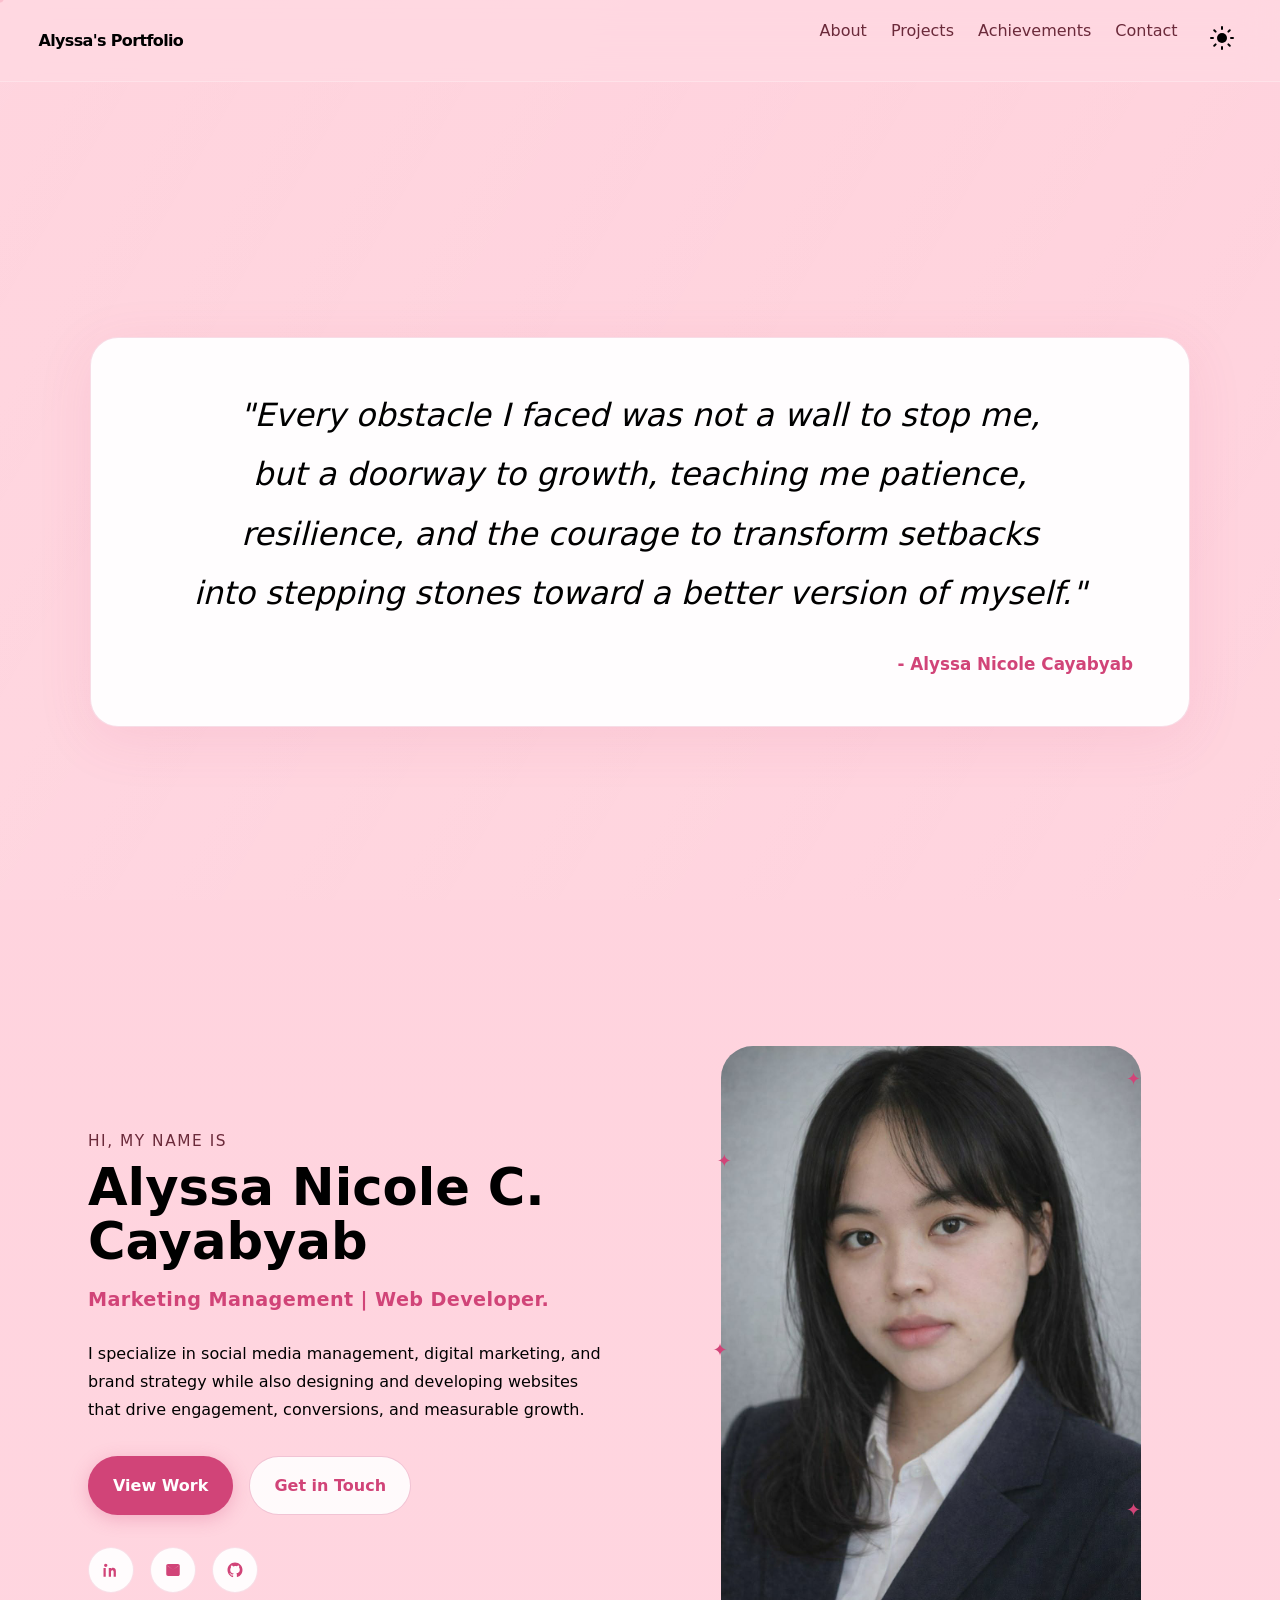
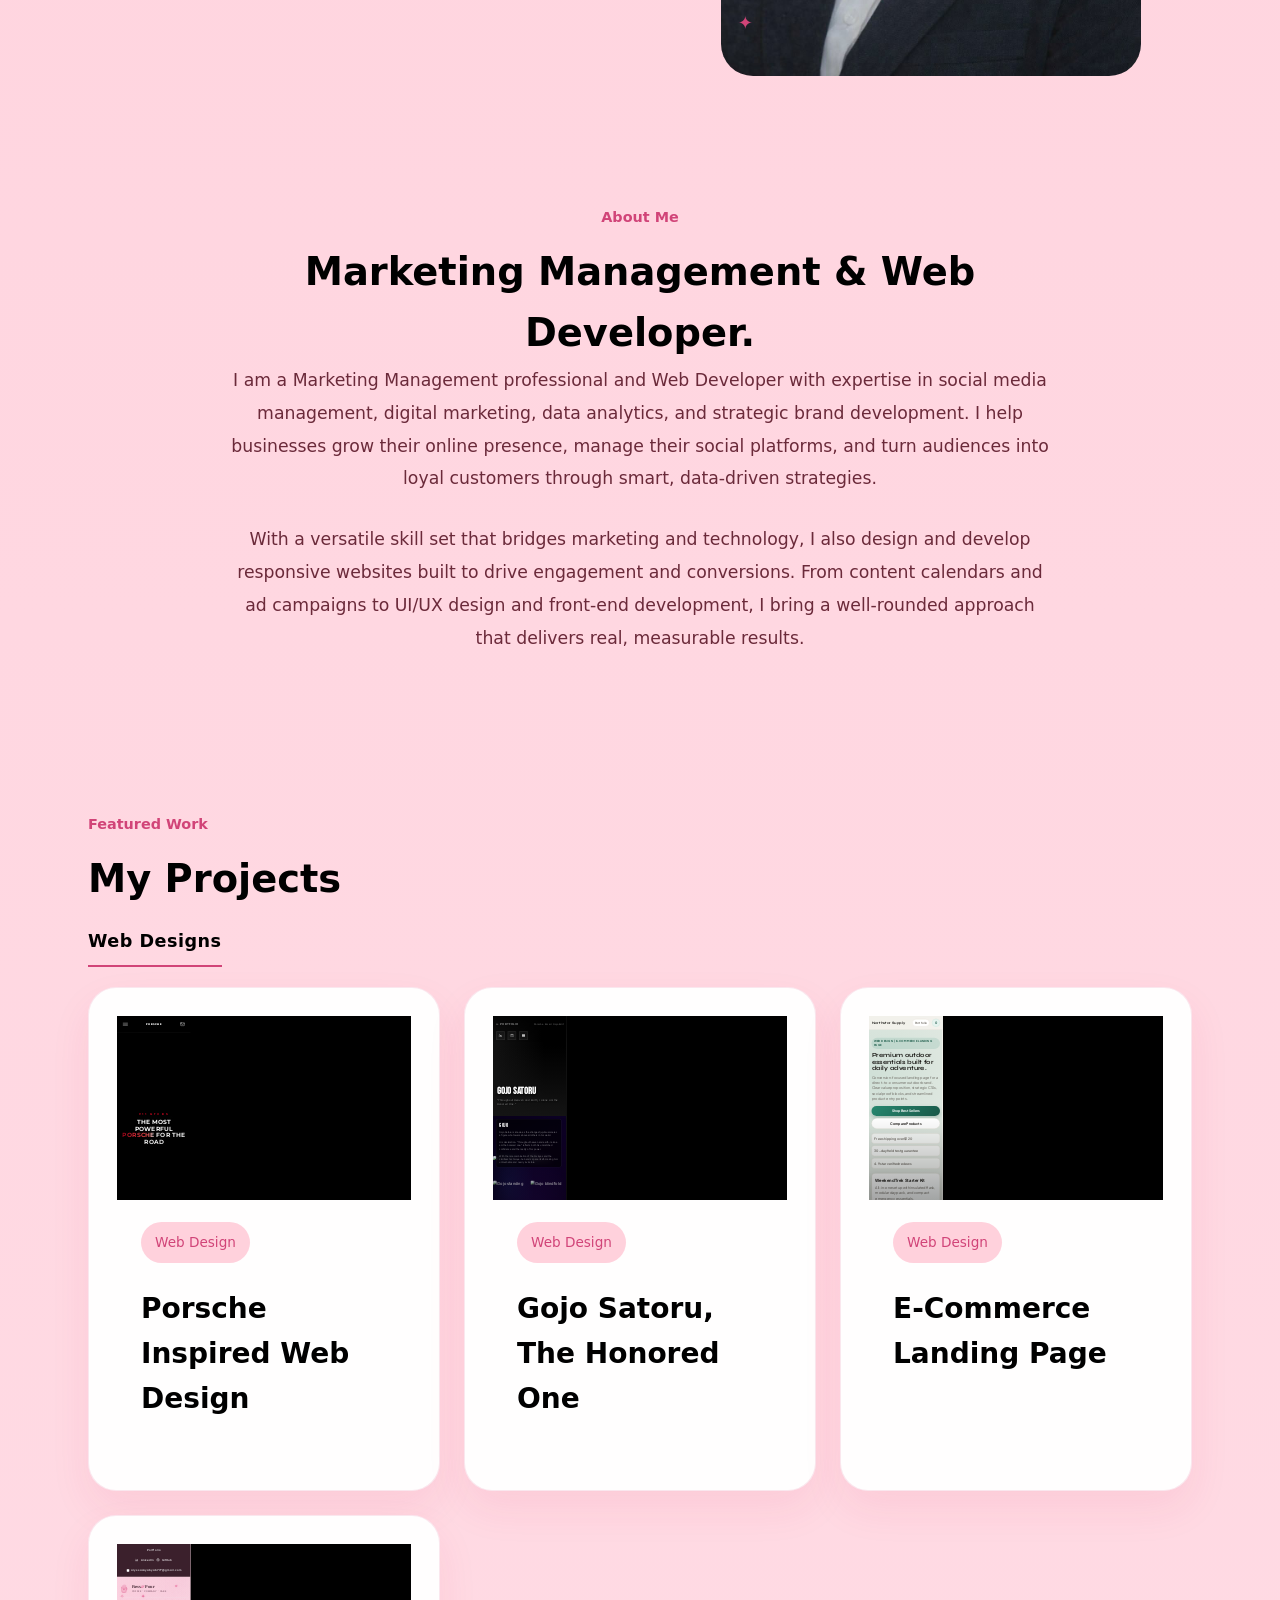
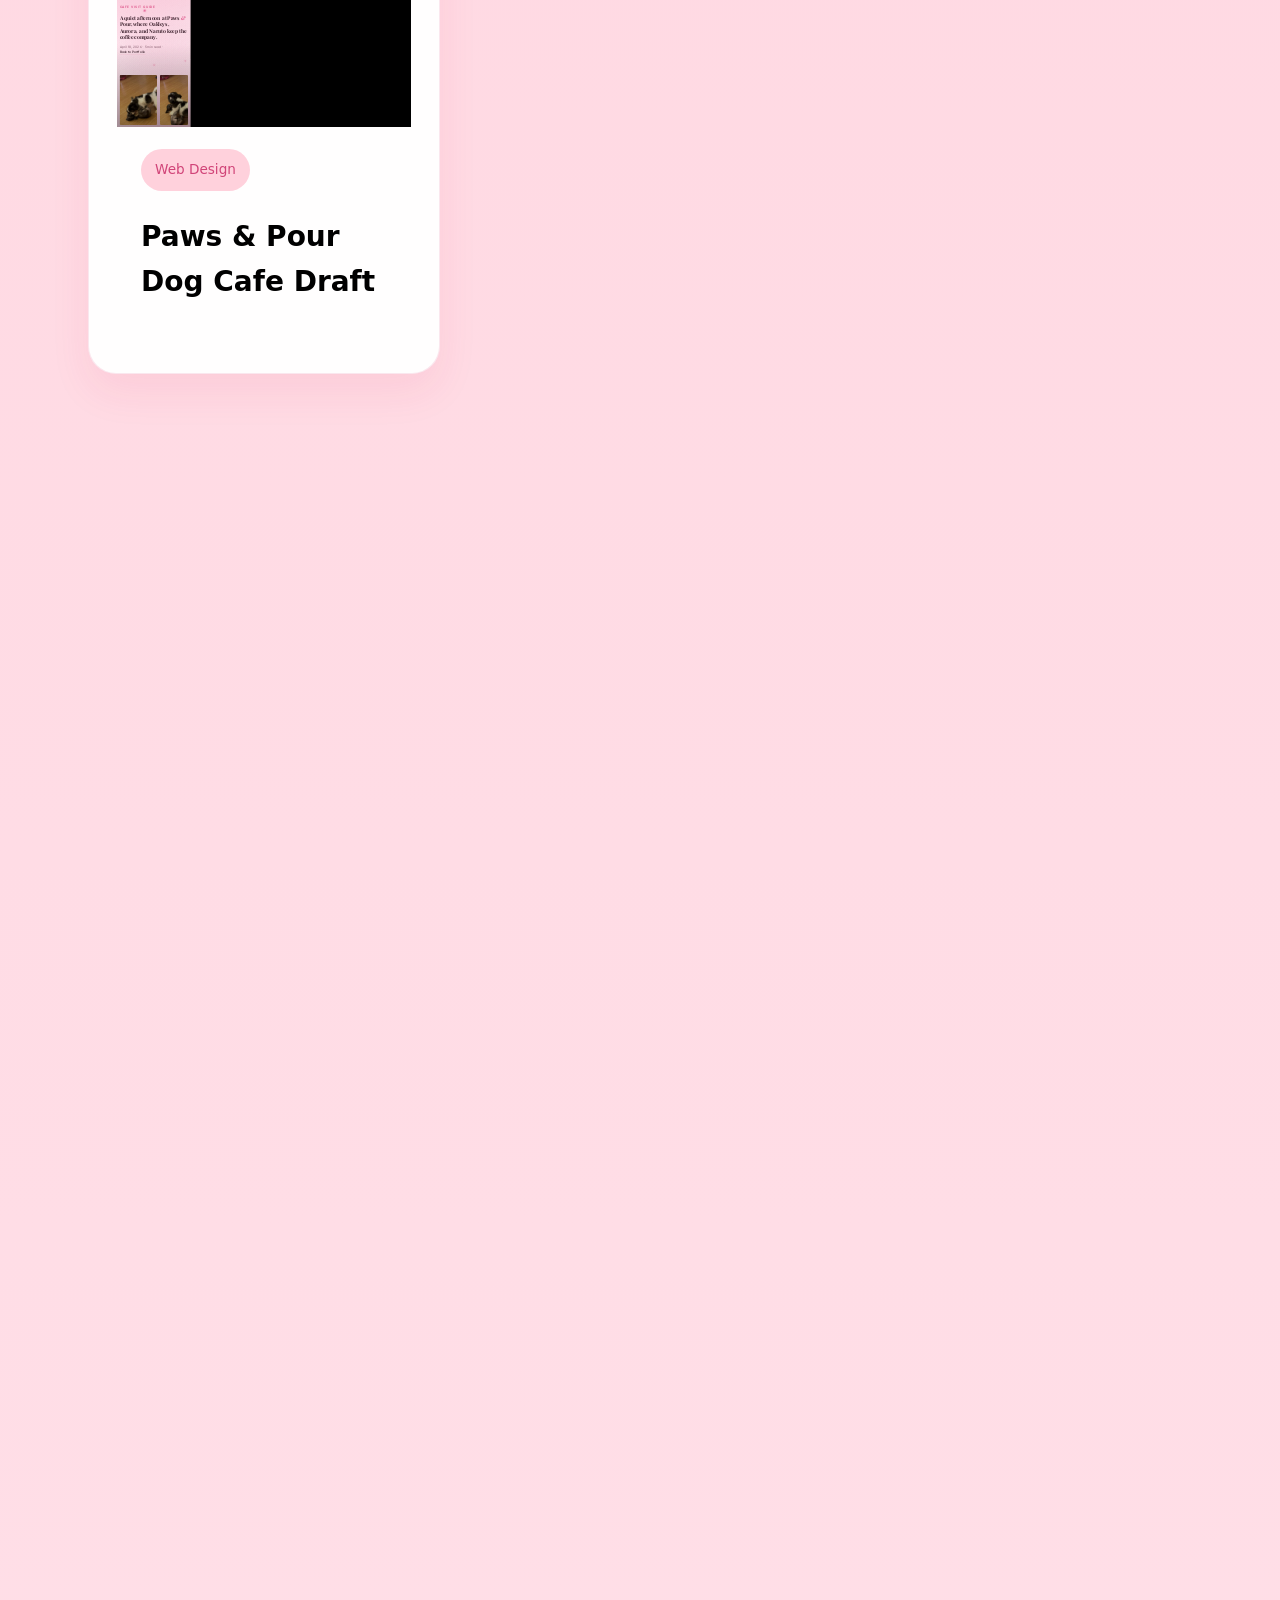
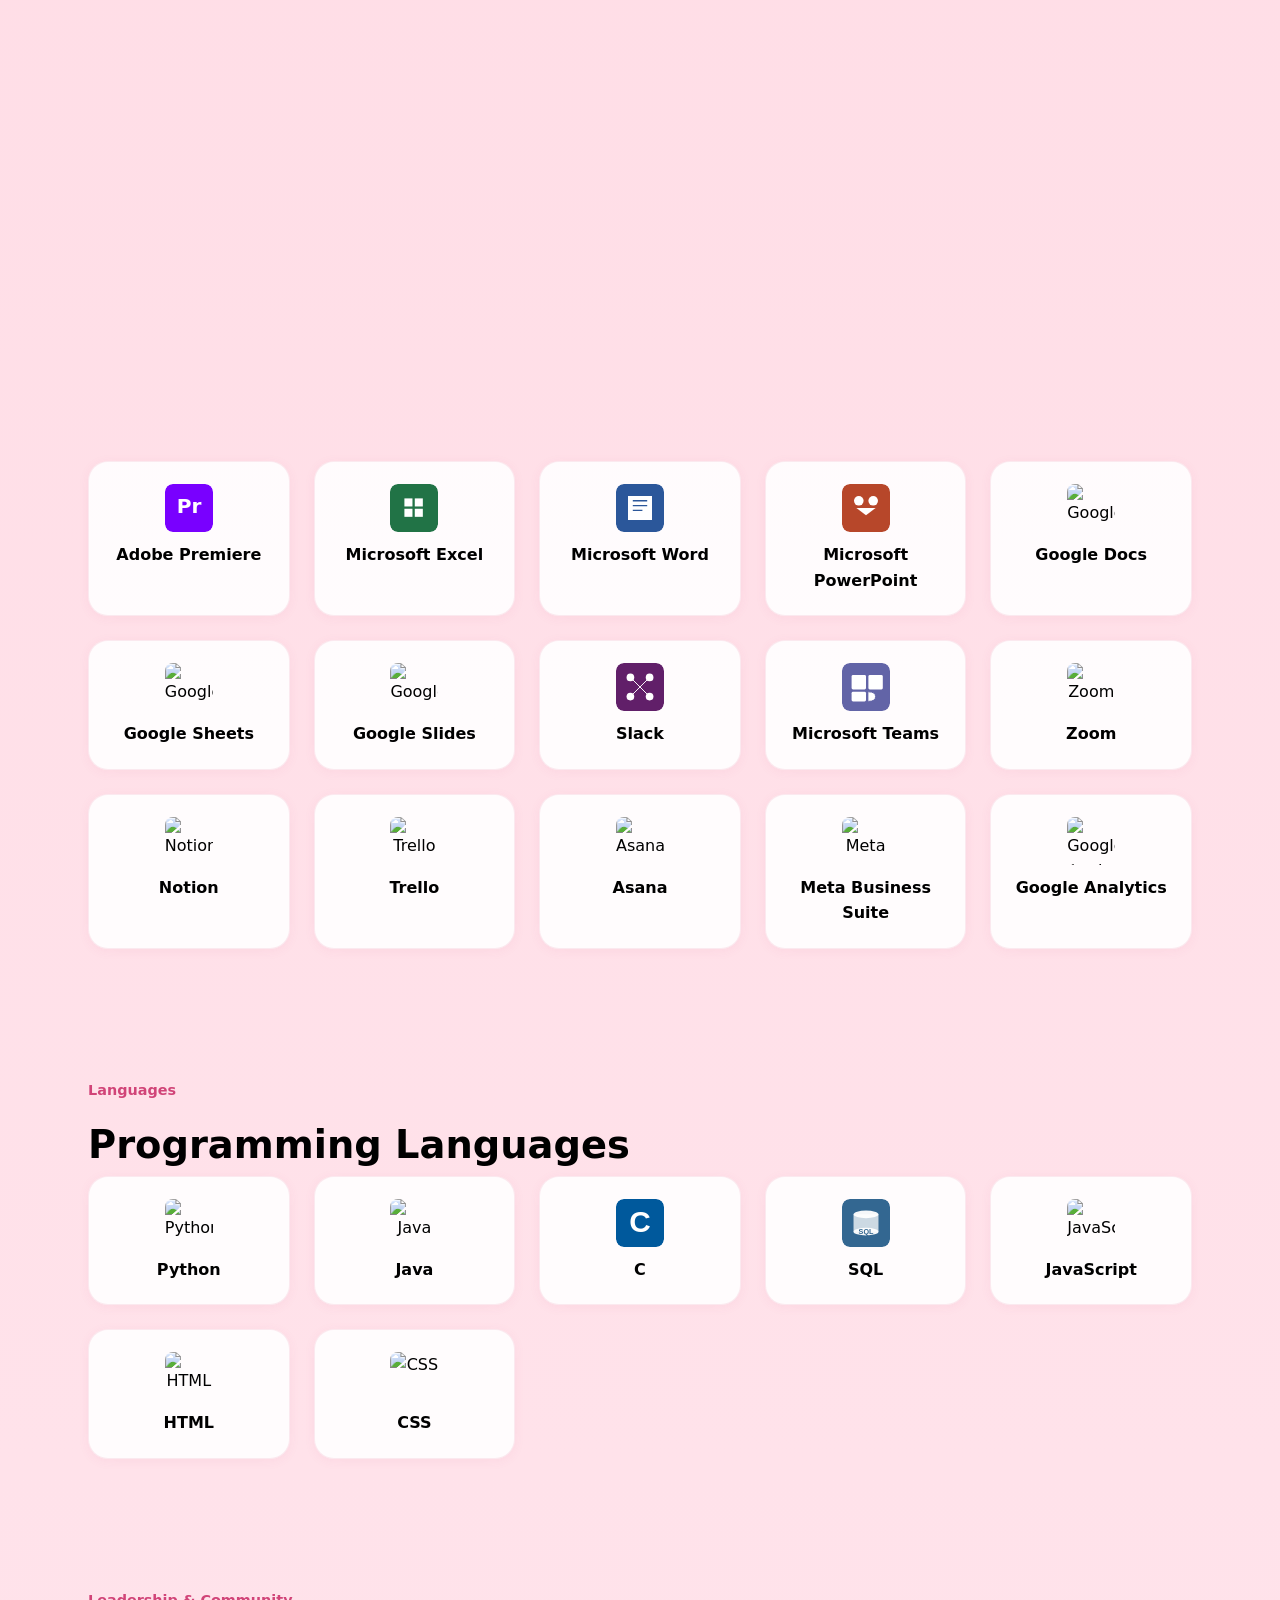
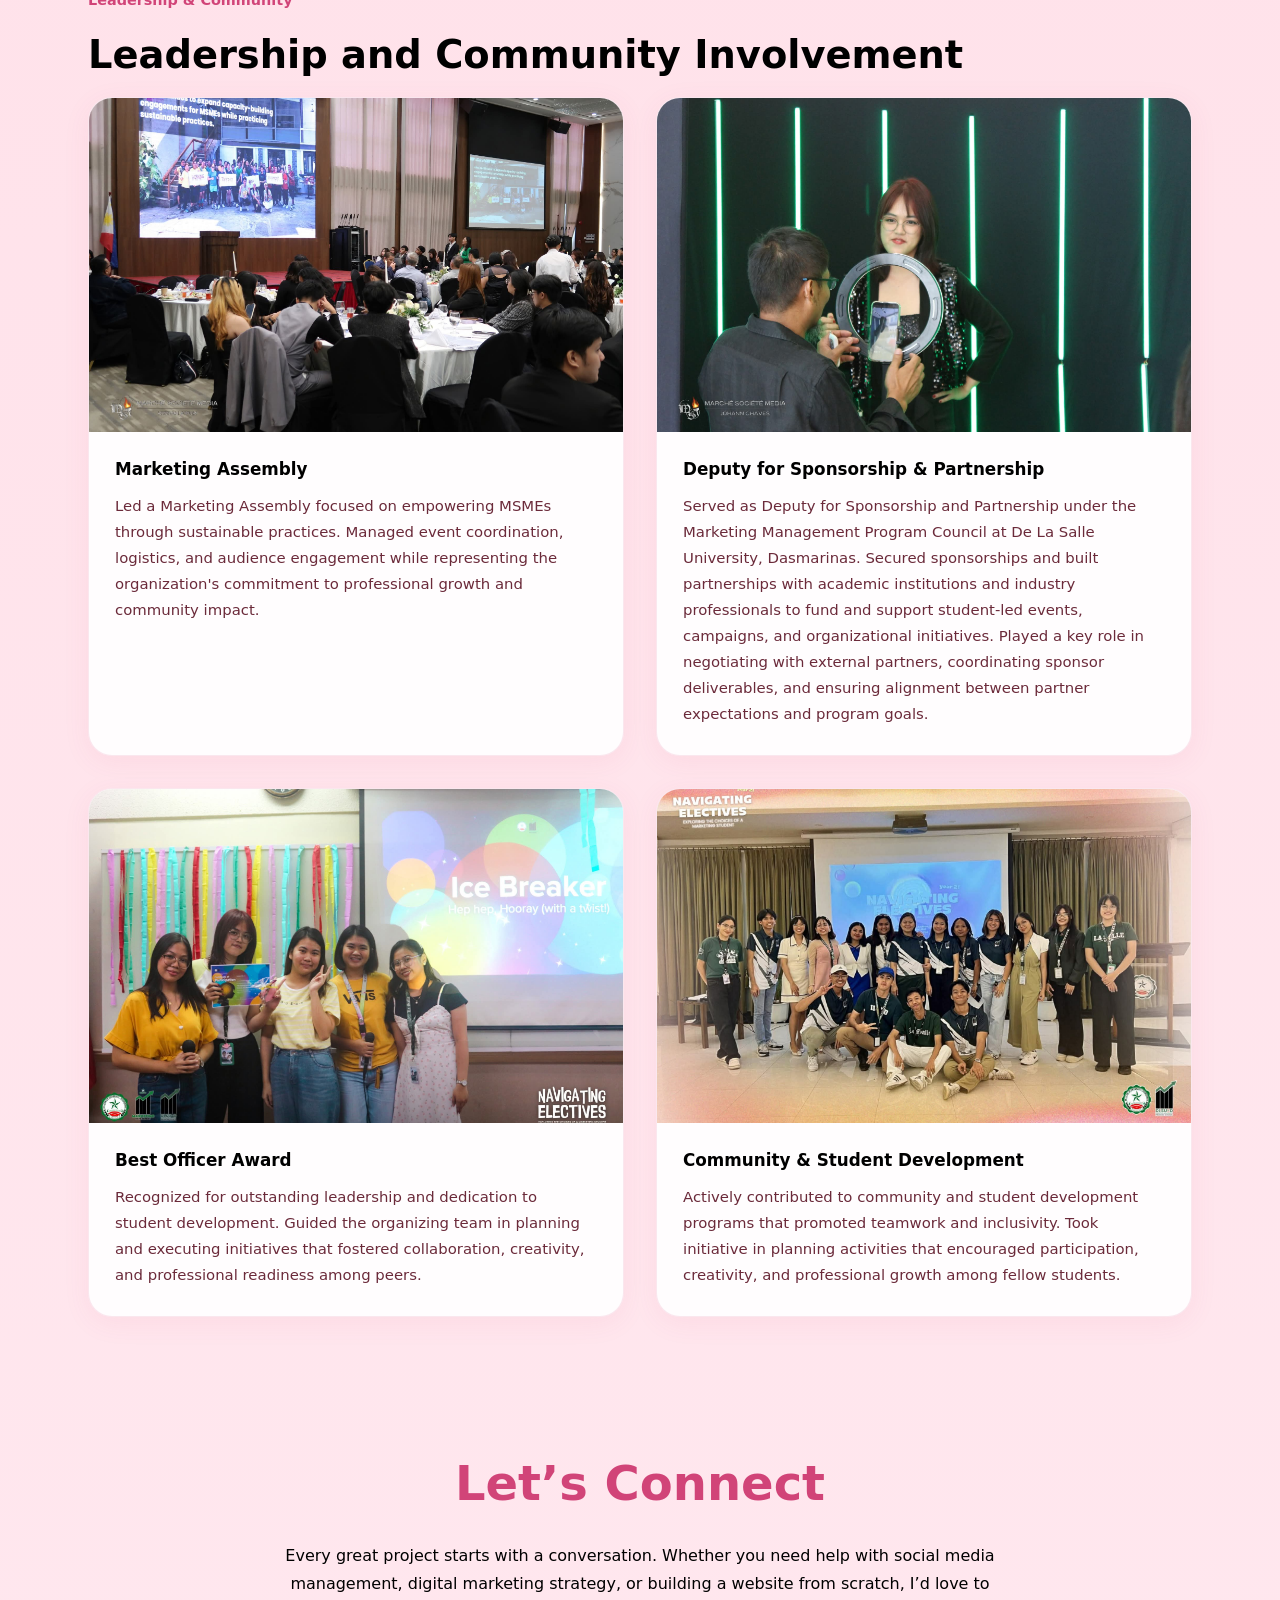
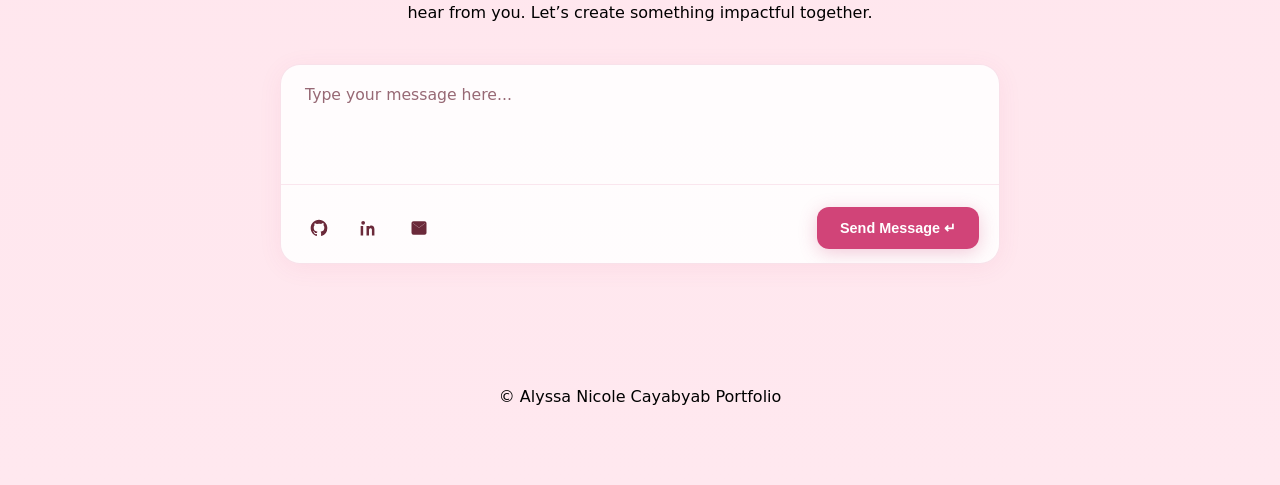
==== commit c8d6254d: "Fix responsive project grid and Gmail contact form with recipient Agent-Logs-Url: https://github.com" ====
--- a/index.html
+++ b/index.html
@@ -393,21 +393,23 @@
           Every great project starts with a conversation. Whether you need help with social media management, digital marketing strategy, or building a website from scratch, I’d love to hear from you. Let’s create something impactful together.
         </p>
         <div class="contact-box">
-          <textarea id="contact-message" class="contact-textarea" placeholder="Type your message here..."></textarea>
-          <div class="contact-box-footer">
-            <div class="contact-icon-row">
-              <a class="contact-icon-link" href="https://github.com/AliGanda777" target="_blank" rel="noreferrer noopener" aria-label="GitHub">
-                <svg viewBox="0 0 24 24" width="20" height="20" fill="currentColor"><path d="M12 2C6.48 2 2 6.48 2 12c0 4.42 2.86 8.17 6.84 9.49.5.09.68-.22.68-.48 0-.24-.01-.87-.01-1.7-2.78.6-3.37-1.34-3.37-1.34-.45-1.14-1.11-1.44-1.11-1.44-.91-.62.07-.61.07-.61 1.01.07 1.54 1.04 1.54 1.04.9 1.55 2.36 1.1 2.94.84.09-.65.35-1.1.64-1.35-2.22-.25-4.55-1.11-4.55-4.94 0-1.09.39-1.98 1.04-2.68-.1-.25-.45-1.27.1-2.64 0 0 .84-.27 2.75 1.02A9.6 9.6 0 0 1 12 6.8c.85.004 1.71.11 2.51.32 1.91-1.29 2.75-1.02 2.75-1.02.55 1.37.2 2.39.1 2.64.65.7 1.04 1.59 1.04 2.68 0 3.84-2.34 4.69-4.57 4.94.36.31.68.92.68 1.86 0 1.34-.01 2.42-.01 2.75 0 .26.18.58.69.48A10.007 10.007 0 0 0 22 12c0-5.52-4.48-10-10-10Z"/></svg>
-              </a>
-              <a class="contact-icon-link" href="https://www.linkedin.com/in/alyssa-cayabyab-5094003a9/" target="_blank" rel="noreferrer noopener" aria-label="LinkedIn">
-                <svg viewBox="0 0 24 24" width="20" height="20" fill="currentColor"><path d="M4.98 3.5a2.28 2.28 0 1 1 0 4.56 2.28 2.28 0 0 1 0-4.56Zm.02 5.95H2V21h3V9.45Zm7 0h-3v11.55h3V14.5c0-2.72 3.5-2.94 3.5 0V21h3V13.2c0-5.34-5.73-5.14-6.5-2.52V9.45Z"/></svg>
-              </a>
-              <a class="contact-icon-link" href="https://mail.google.com/mail/u/1/#inbox?compose=new" target="_blank" rel="noreferrer noopener" aria-label="Email">
-                <svg viewBox="0 0 24 24" width="20" height="20" fill="currentColor"><path d="M3 6.4C3 5.08 4.08 4 5.4 4h13.2C19.92 4 21 5.08 21 6.4v11.2c0 1.32-1.08 2.4-2.4 2.4H5.4A2.4 2.4 0 0 1 3 17.6V6.4Zm1.8.3 7.2 5.1 7.2-5.1V6.4l-7.2 5.1L4.8 6.4v.3Z"/></svg>
-              </a>
+          <form id="contact-form" novalidate>
+            <textarea id="contact-message" name="message" class="contact-textarea" placeholder="Type your message here..."></textarea>
+            <div class="contact-box-footer">
+              <div class="contact-icon-row">
+                <a class="contact-icon-link" href="https://github.com/AliGanda777" target="_blank" rel="noreferrer noopener" aria-label="GitHub">
+                  <svg viewBox="0 0 24 24" width="20" height="20" fill="currentColor"><path d="M12 2C6.48 2 2 6.48 2 12c0 4.42 2.86 8.17 6.84 9.49.5.09.68-.22.68-.48 0-.24-.01-.87-.01-1.7-2.78.6-3.37-1.34-3.37-1.34-.45-1.14-1.11-1.44-1.11-1.44-.91-.62.07-.61.07-.61 1.01.07 1.54 1.04 1.54 1.04.9 1.55 2.36 1.1 2.94.84.09-.65.35-1.1.64-1.35-2.22-.25-4.55-1.11-4.55-4.94 0-1.09.39-1.98 1.04-2.68-.1-.25-.45-1.27.1-2.64 0 0 .84-.27 2.75 1.02A9.6 9.6 0 0 1 12 6.8c.85.004 1.71.11 2.51.32 1.91-1.29 2.75-1.02 2.75-1.02.55 1.37.2 2.39.1 2.64.65.7 1.04 1.59 1.04 2.68 0 3.84-2.34 4.69-4.57 4.94.36.31.68.92.68 1.86 0 1.34-.01 2.42-.01 2.75 0 .26.18.58.69.48A10.007 10.007 0 0 0 22 12c0-5.52-4.48-10-10-10Z"/></svg>
+                </a>
+                <a class="contact-icon-link" href="https://www.linkedin.com/in/alyssa-cayabyab-5094003a9/" target="_blank" rel="noreferrer noopener" aria-label="LinkedIn">
+                  <svg viewBox="0 0 24 24" width="20" height="20" fill="currentColor"><path d="M4.98 3.5a2.28 2.28 0 1 1 0 4.56 2.28 2.28 0 0 1 0-4.56Zm.02 5.95H2V21h3V9.45Zm7 0h-3v11.55h3V14.5c0-2.72 3.5-2.94 3.5 0V21h3V13.2c0-5.34-5.73-5.14-6.5-2.52V9.45Z"/></svg>
+                </a>
+                <a class="contact-icon-link" href="https://mail.google.com/mail/?view=cm&fs=1&to=alyssacayabyab777@gmail.com" target="_blank" rel="noreferrer noopener" aria-label="Email">
+                  <svg viewBox="0 0 24 24" width="20" height="20" fill="currentColor"><path d="M3 6.4C3 5.08 4.08 4 5.4 4h13.2C19.92 4 21 5.08 21 6.4v11.2c0 1.32-1.08 2.4-2.4 2.4H5.4A2.4 2.4 0 0 1 3 17.6V6.4Zm1.8.3 7.2 5.1 7.2-5.1V6.4l-7.2 5.1L4.8 6.4v.3Z"/></svg>
+                </a>
+              </div>
+              <button type="submit" class="button primary send-btn" id="send-btn">Send Message ↵</button>
             </div>
-            <button class="button primary send-btn" id="send-btn">Send Message ↵</button>
-          </div>
+          </form>
         </div>
       </div>
     </section>
--- a/styles.css
+++ b/styles.css
@@ -749,7 +749,7 @@
 }
 
 .project-grid {
-  grid-template-columns: repeat(3, minmax(0, 1fr));
+  grid-template-columns: repeat(auto-fill, minmax(280px, 1fr));
 }
 
 .project-category {
@@ -880,6 +880,18 @@
 .contact-textarea::placeholder {
   color: var(--muted);
   opacity: 0.7;
+}
+
+.contact-textarea.input-error {
+  border-bottom-color: var(--primary);
+  animation: textarea-shake 0.4s ease;
+}
+
+@keyframes textarea-shake {
+  0%, 100% { transform: translateX(0); }
+  20%       { transform: translateX(-6px); }
+  60%       { transform: translateX(6px); }
+  80%       { transform: translateX(-3px); }
 }
 
 body.dark-mode .contact-textarea {
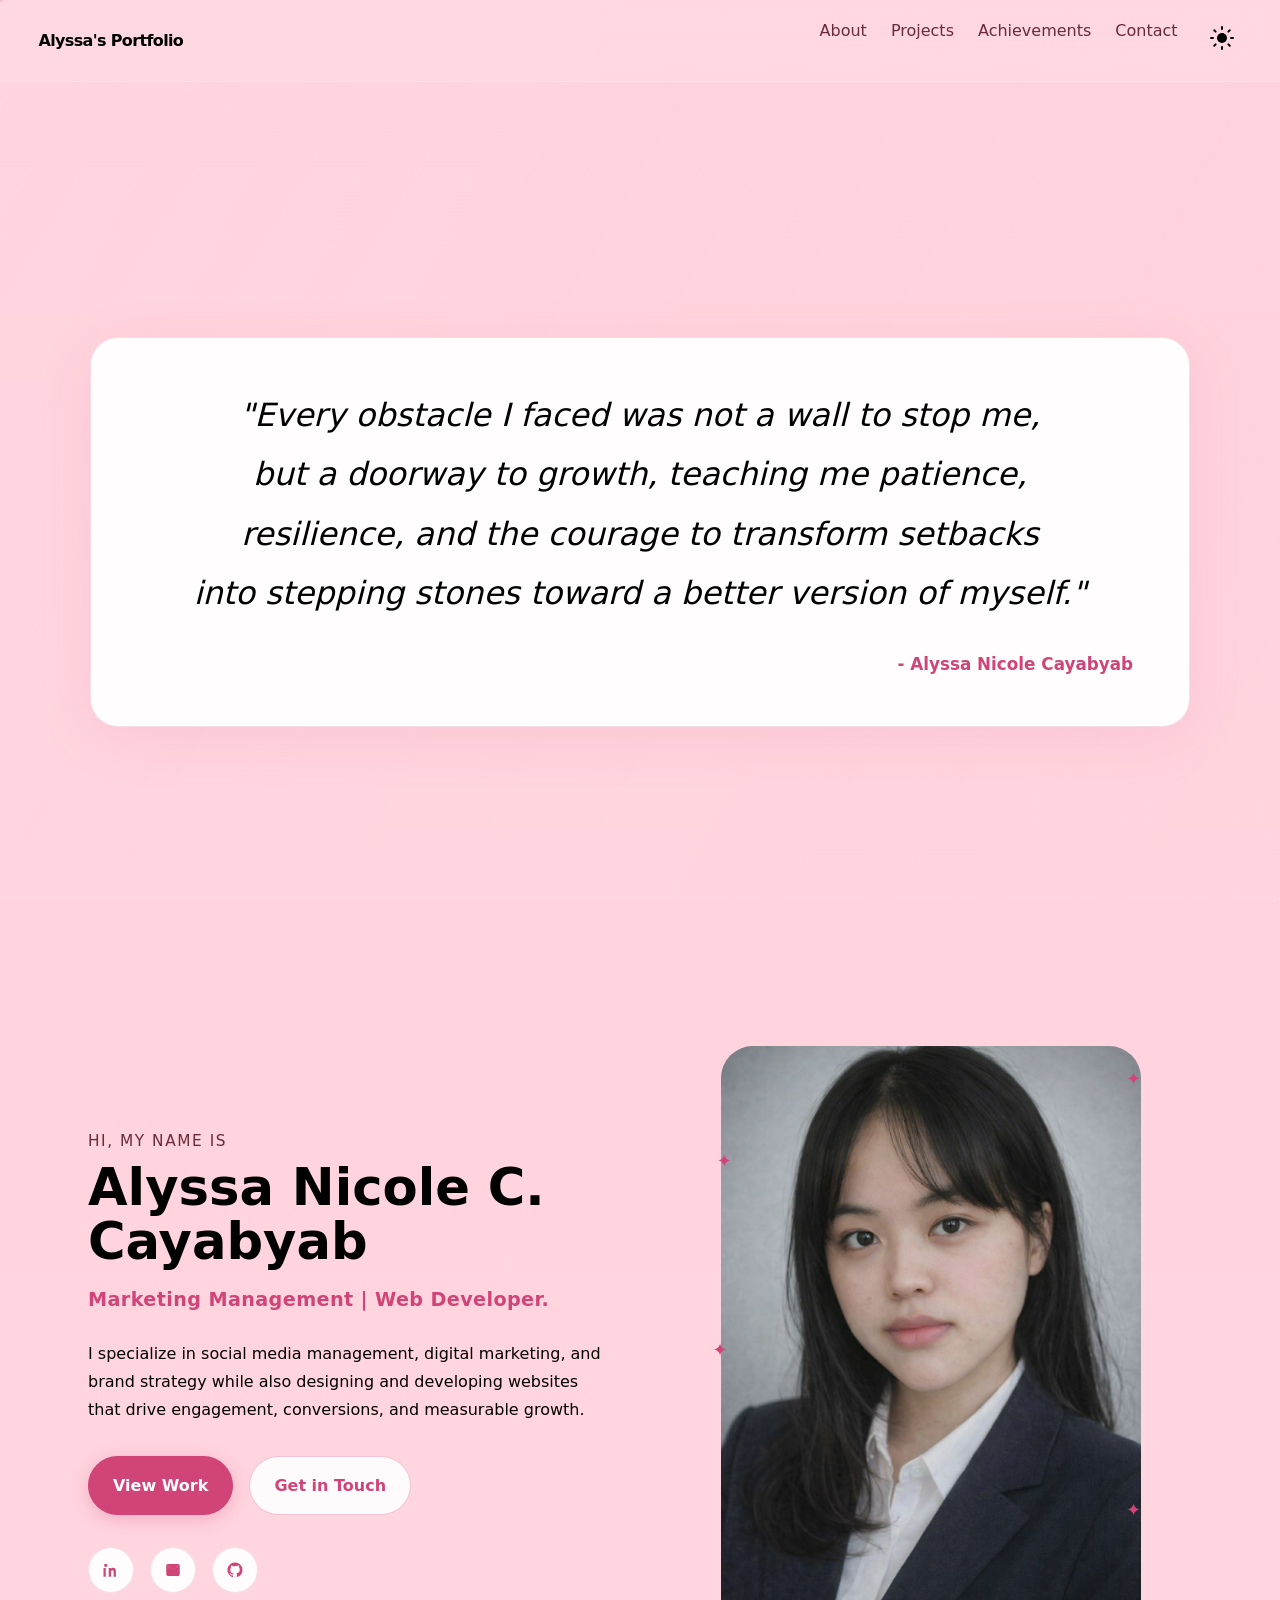
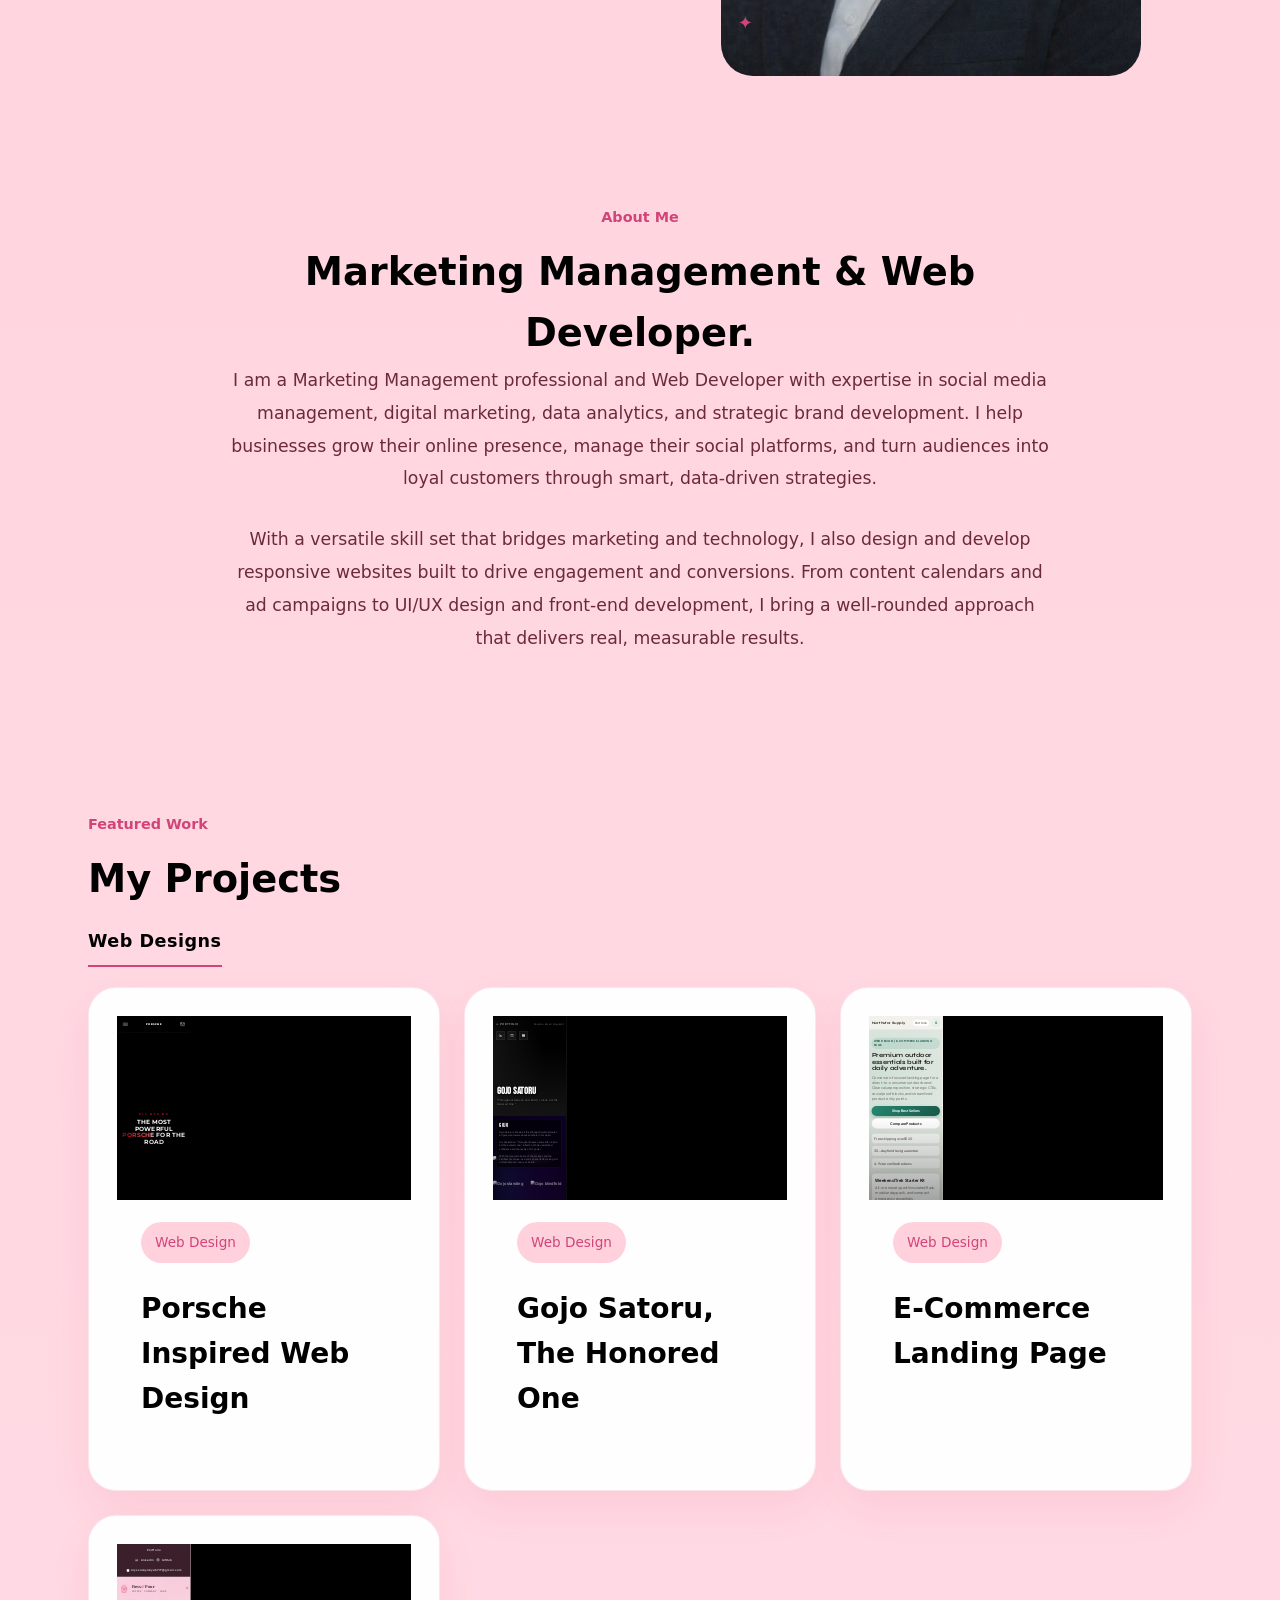
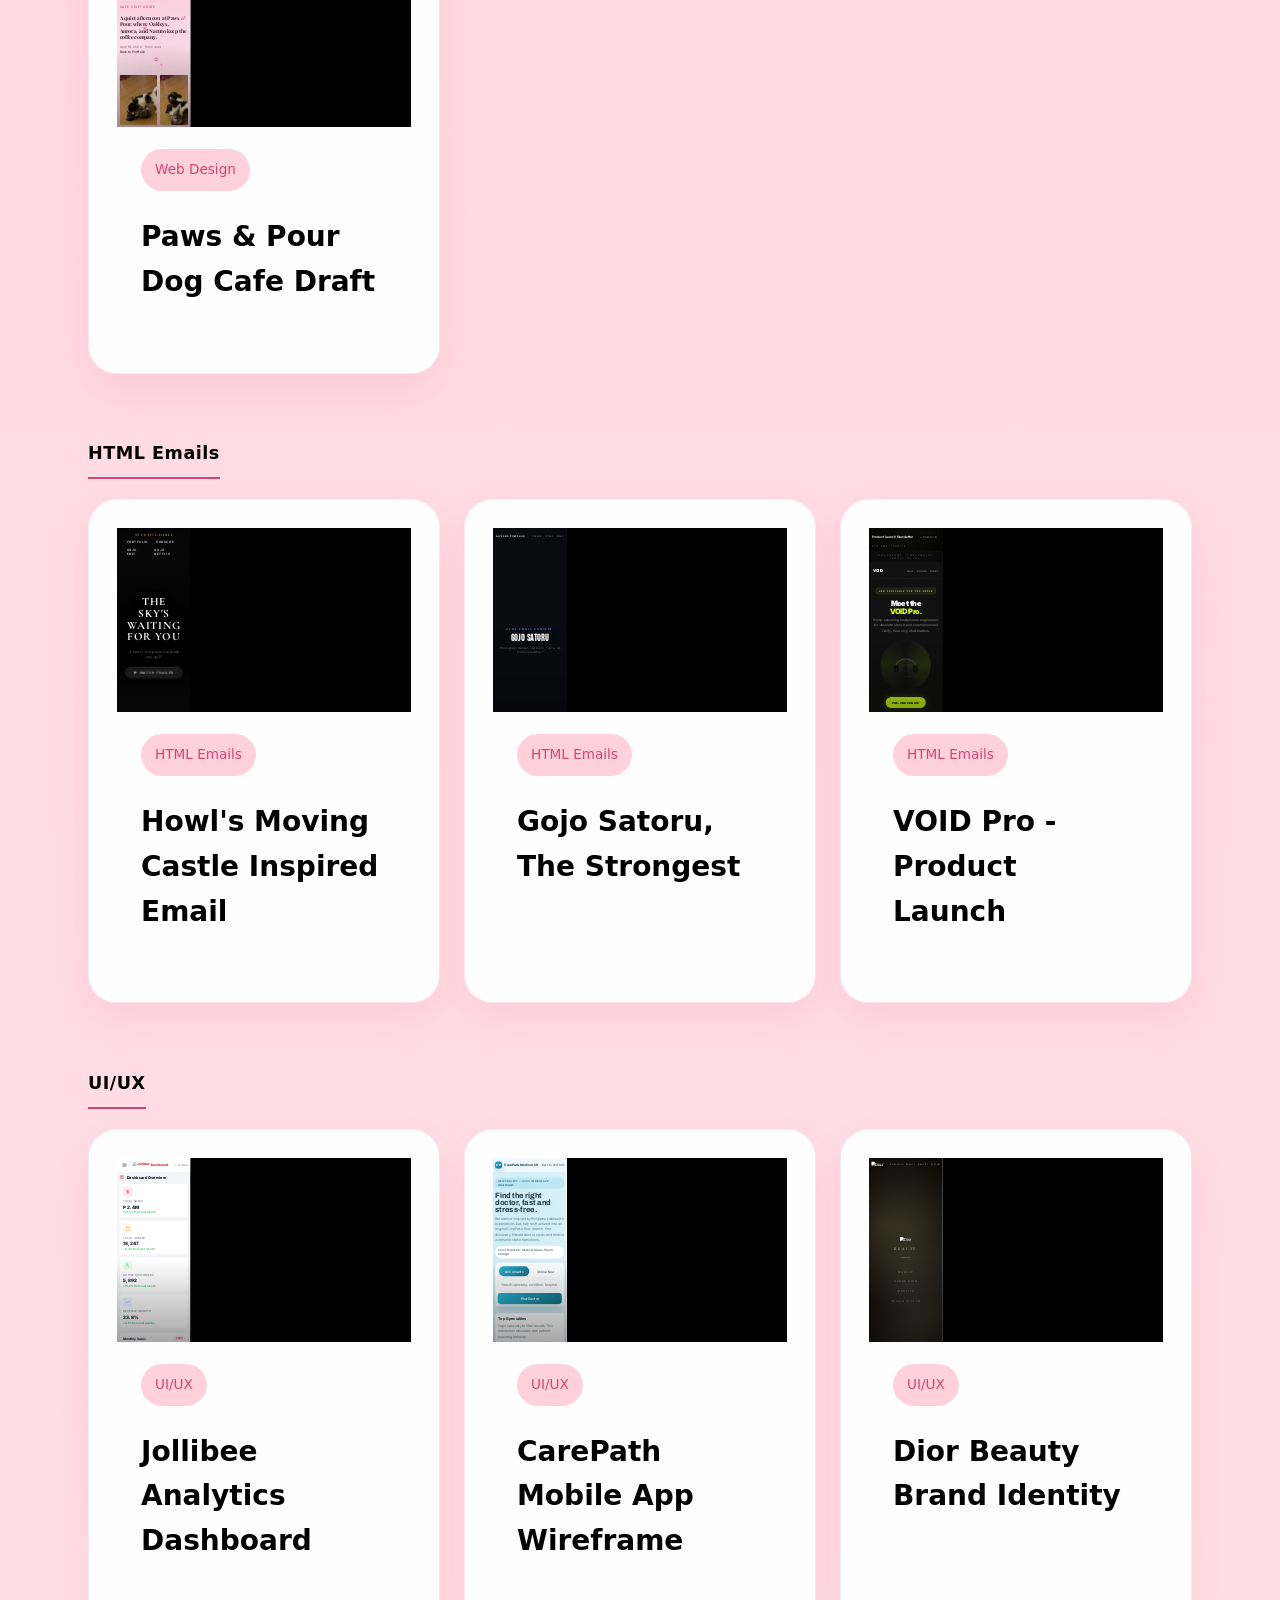
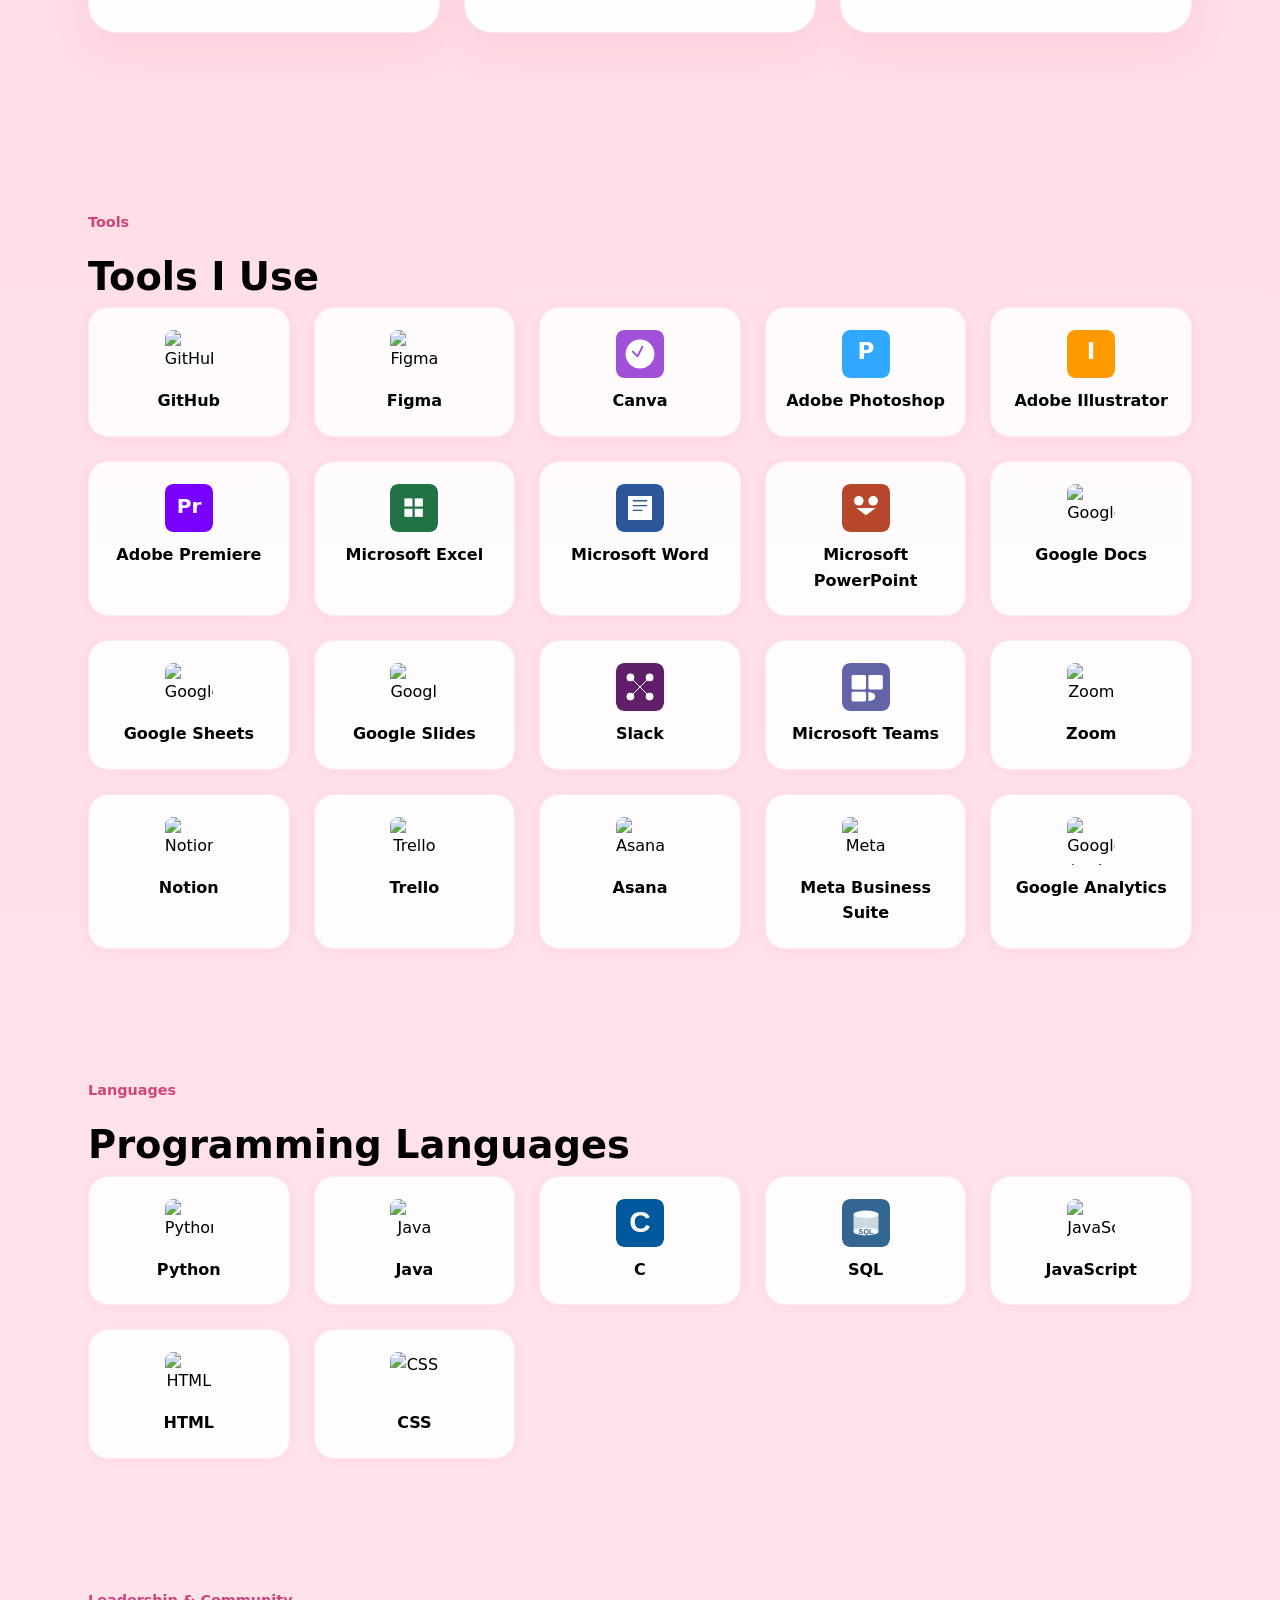
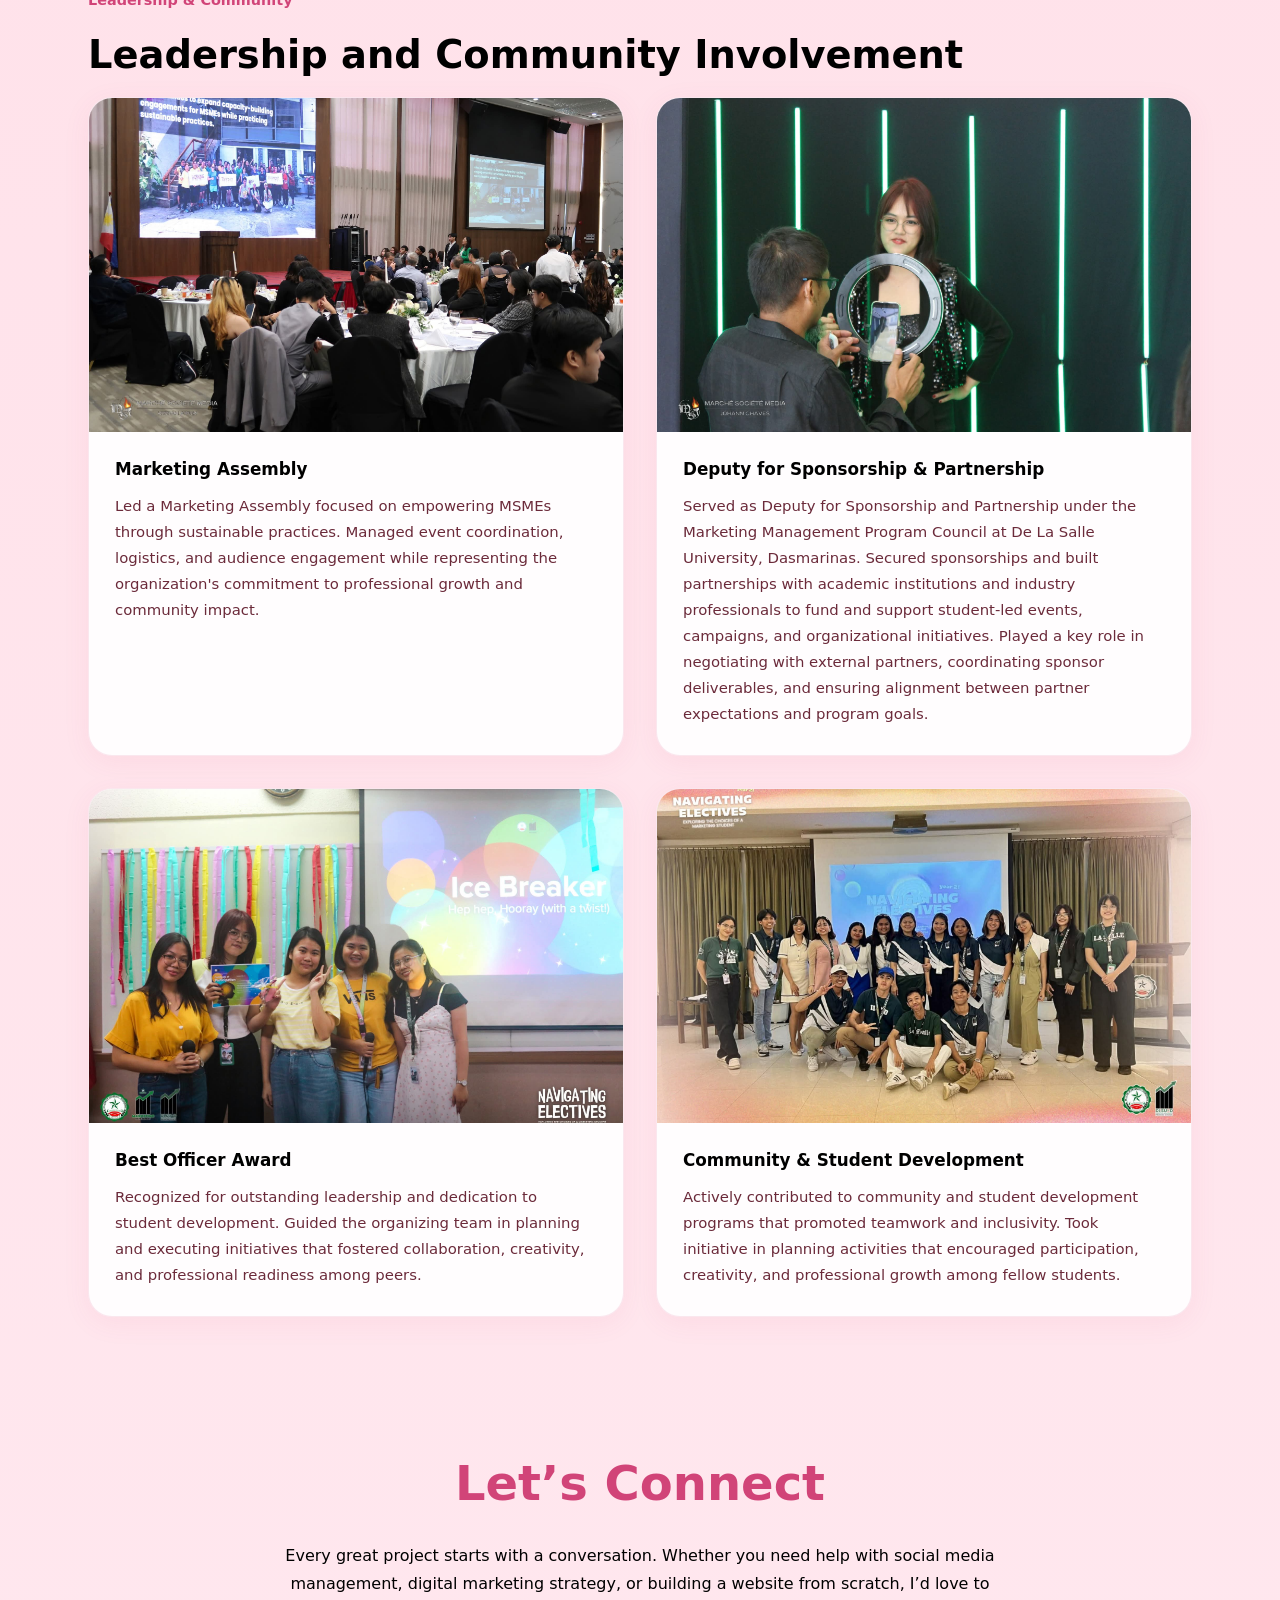
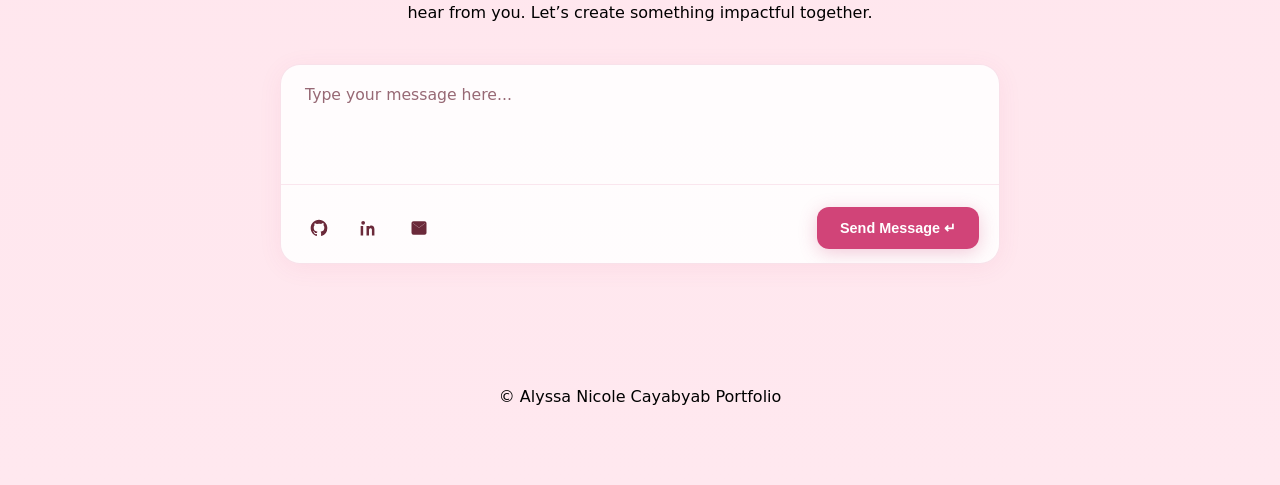
==== commit 03b34b32: "Add files via upload" ====
--- a/index.html
+++ b/index.html
@@ -393,8 +393,10 @@
           Every great project starts with a conversation. Whether you need help with social media management, digital marketing strategy, or building a website from scratch, I’d love to hear from you. Let’s create something impactful together.
         </p>
         <div class="contact-box">
-          <form id="contact-form" novalidate>
-            <textarea id="contact-message" name="message" class="contact-textarea" placeholder="Type your message here..."></textarea>
+          <form id="contact-form">
+            <input type="hidden" name="access_key" value="bb7e7c91-48e0-49ad-bfeb-6e8f00e76d32">
+            <input type="email" name="email" placeholder="Your email address" required style="display:none;">
+            <textarea id="contact-message" name="message" class="contact-textarea" placeholder="Type your message here..." required></textarea>
             <div class="contact-box-footer">
               <div class="contact-icon-row">
                 <a class="contact-icon-link" href="https://github.com/AliGanda777" target="_blank" rel="noreferrer noopener" aria-label="GitHub">
@@ -403,7 +405,7 @@
                 <a class="contact-icon-link" href="https://www.linkedin.com/in/alyssa-cayabyab-5094003a9/" target="_blank" rel="noreferrer noopener" aria-label="LinkedIn">
                   <svg viewBox="0 0 24 24" width="20" height="20" fill="currentColor"><path d="M4.98 3.5a2.28 2.28 0 1 1 0 4.56 2.28 2.28 0 0 1 0-4.56Zm.02 5.95H2V21h3V9.45Zm7 0h-3v11.55h3V14.5c0-2.72 3.5-2.94 3.5 0V21h3V13.2c0-5.34-5.73-5.14-6.5-2.52V9.45Z"/></svg>
                 </a>
-                <a class="contact-icon-link" href="https://mail.google.com/mail/?view=cm&fs=1&to=alyssacayabyab777@gmail.com" target="_blank" rel="noreferrer noopener" aria-label="Email">
+                <a class="contact-icon-link" href="https://mail.google.com/mail/u/1/#inbox?compose=new" target="_blank" rel="noreferrer noopener" aria-label="Email">
                   <svg viewBox="0 0 24 24" width="20" height="20" fill="currentColor"><path d="M3 6.4C3 5.08 4.08 4 5.4 4h13.2C19.92 4 21 5.08 21 6.4v11.2c0 1.32-1.08 2.4-2.4 2.4H5.4A2.4 2.4 0 0 1 3 17.6V6.4Zm1.8.3 7.2 5.1 7.2-5.1V6.4l-7.2 5.1L4.8 6.4v.3Z"/></svg>
                 </a>
               </div>
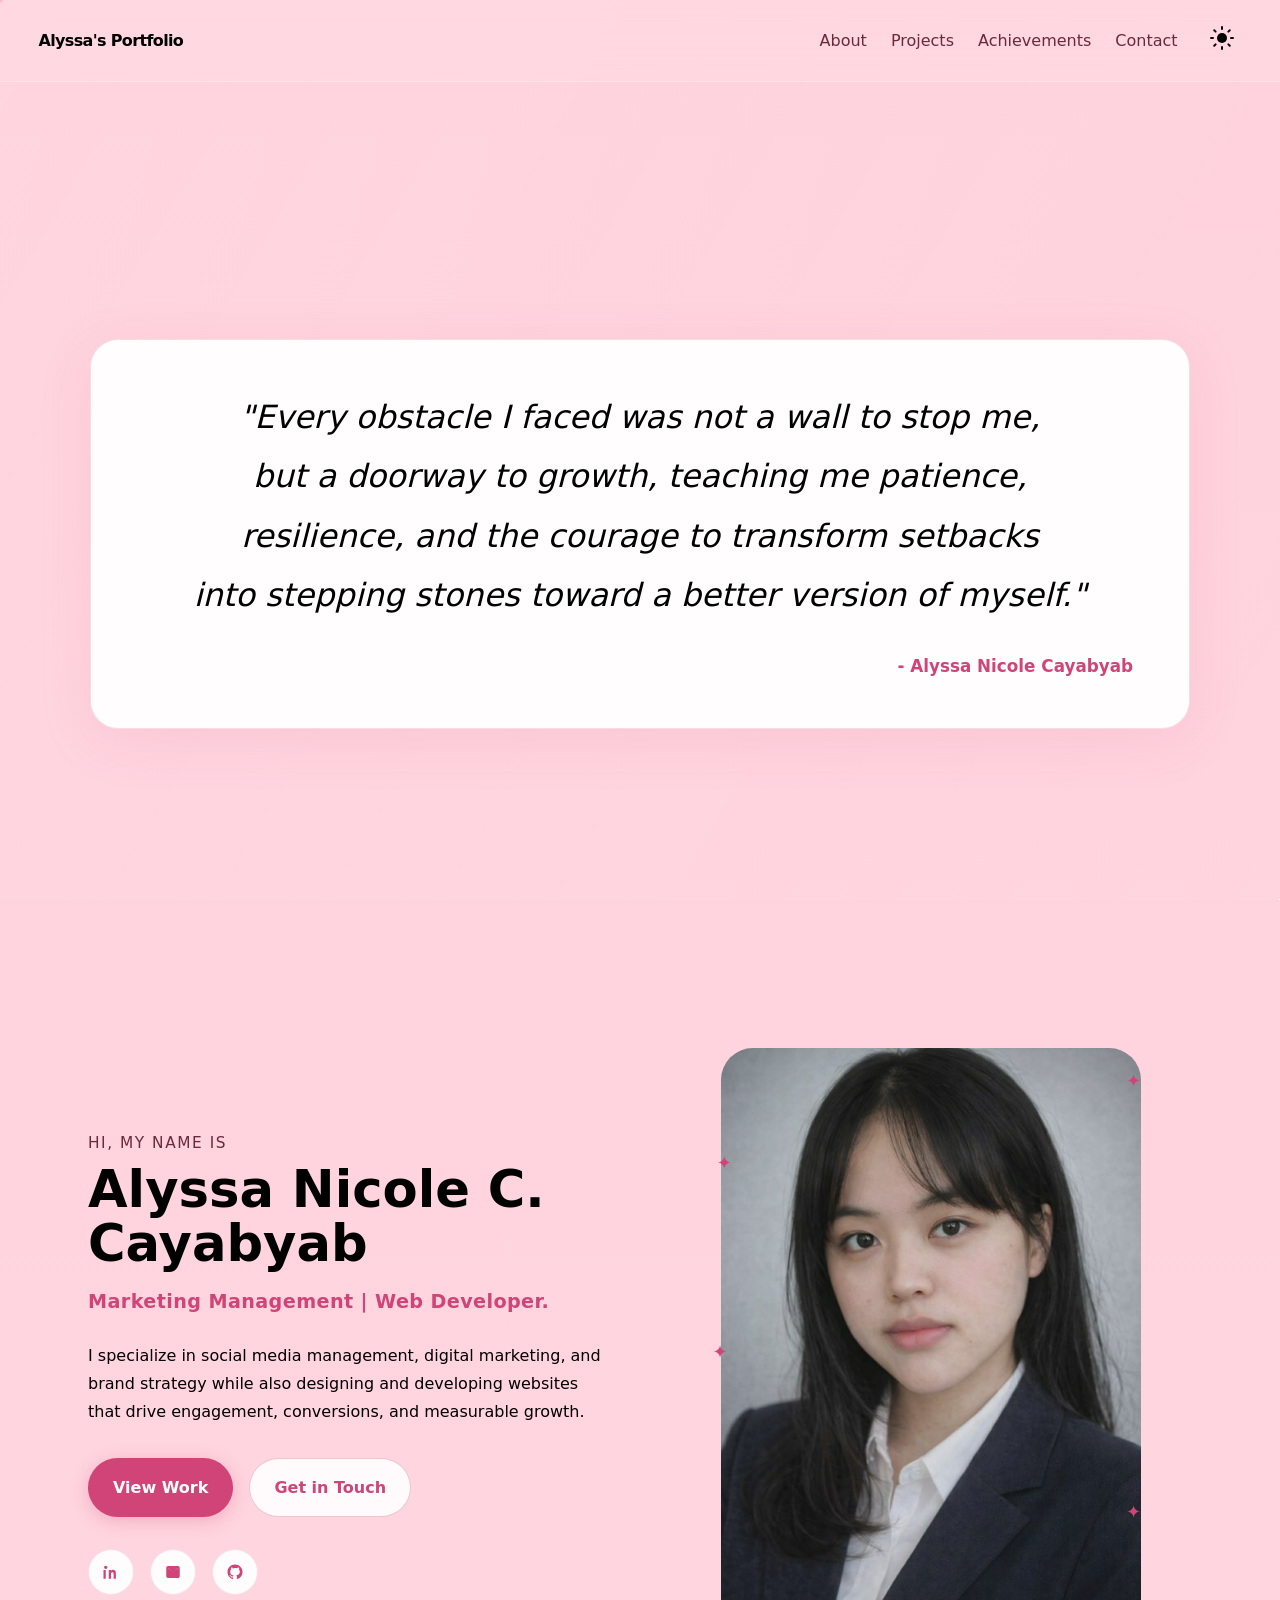
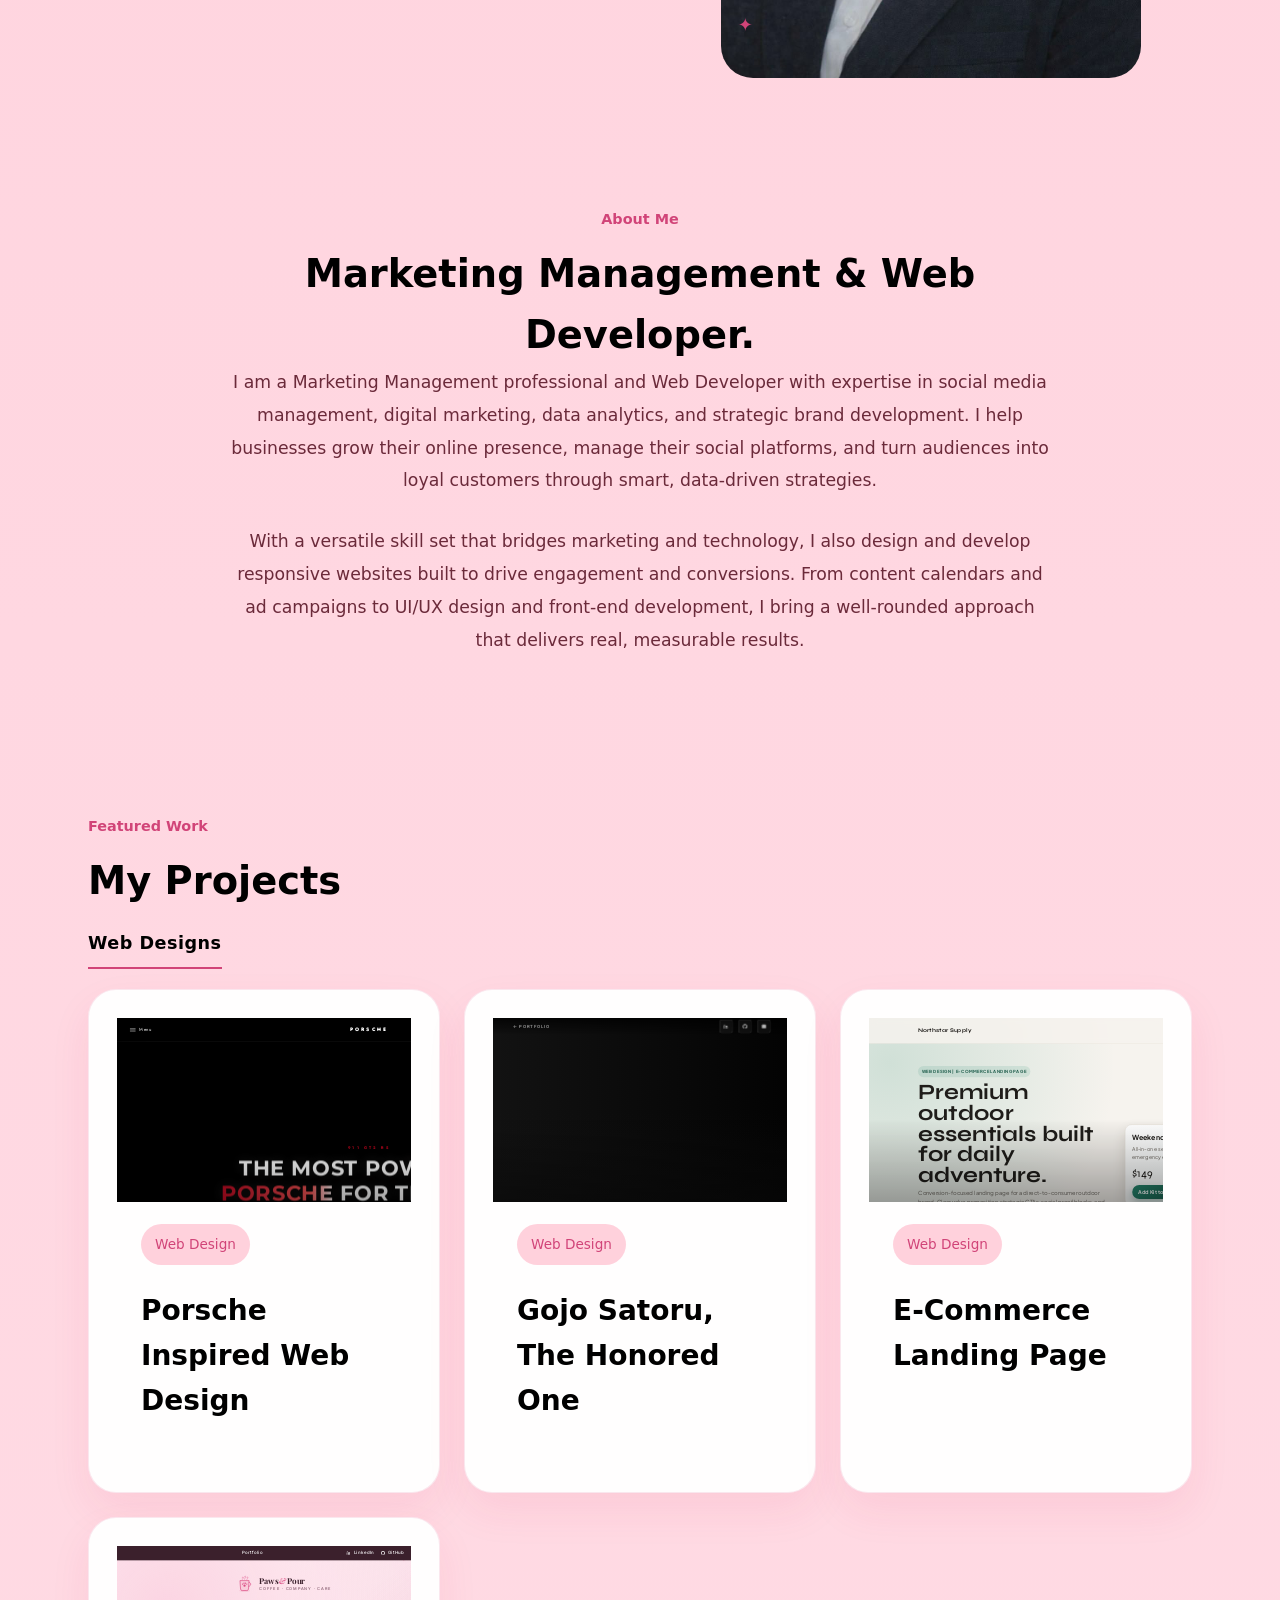
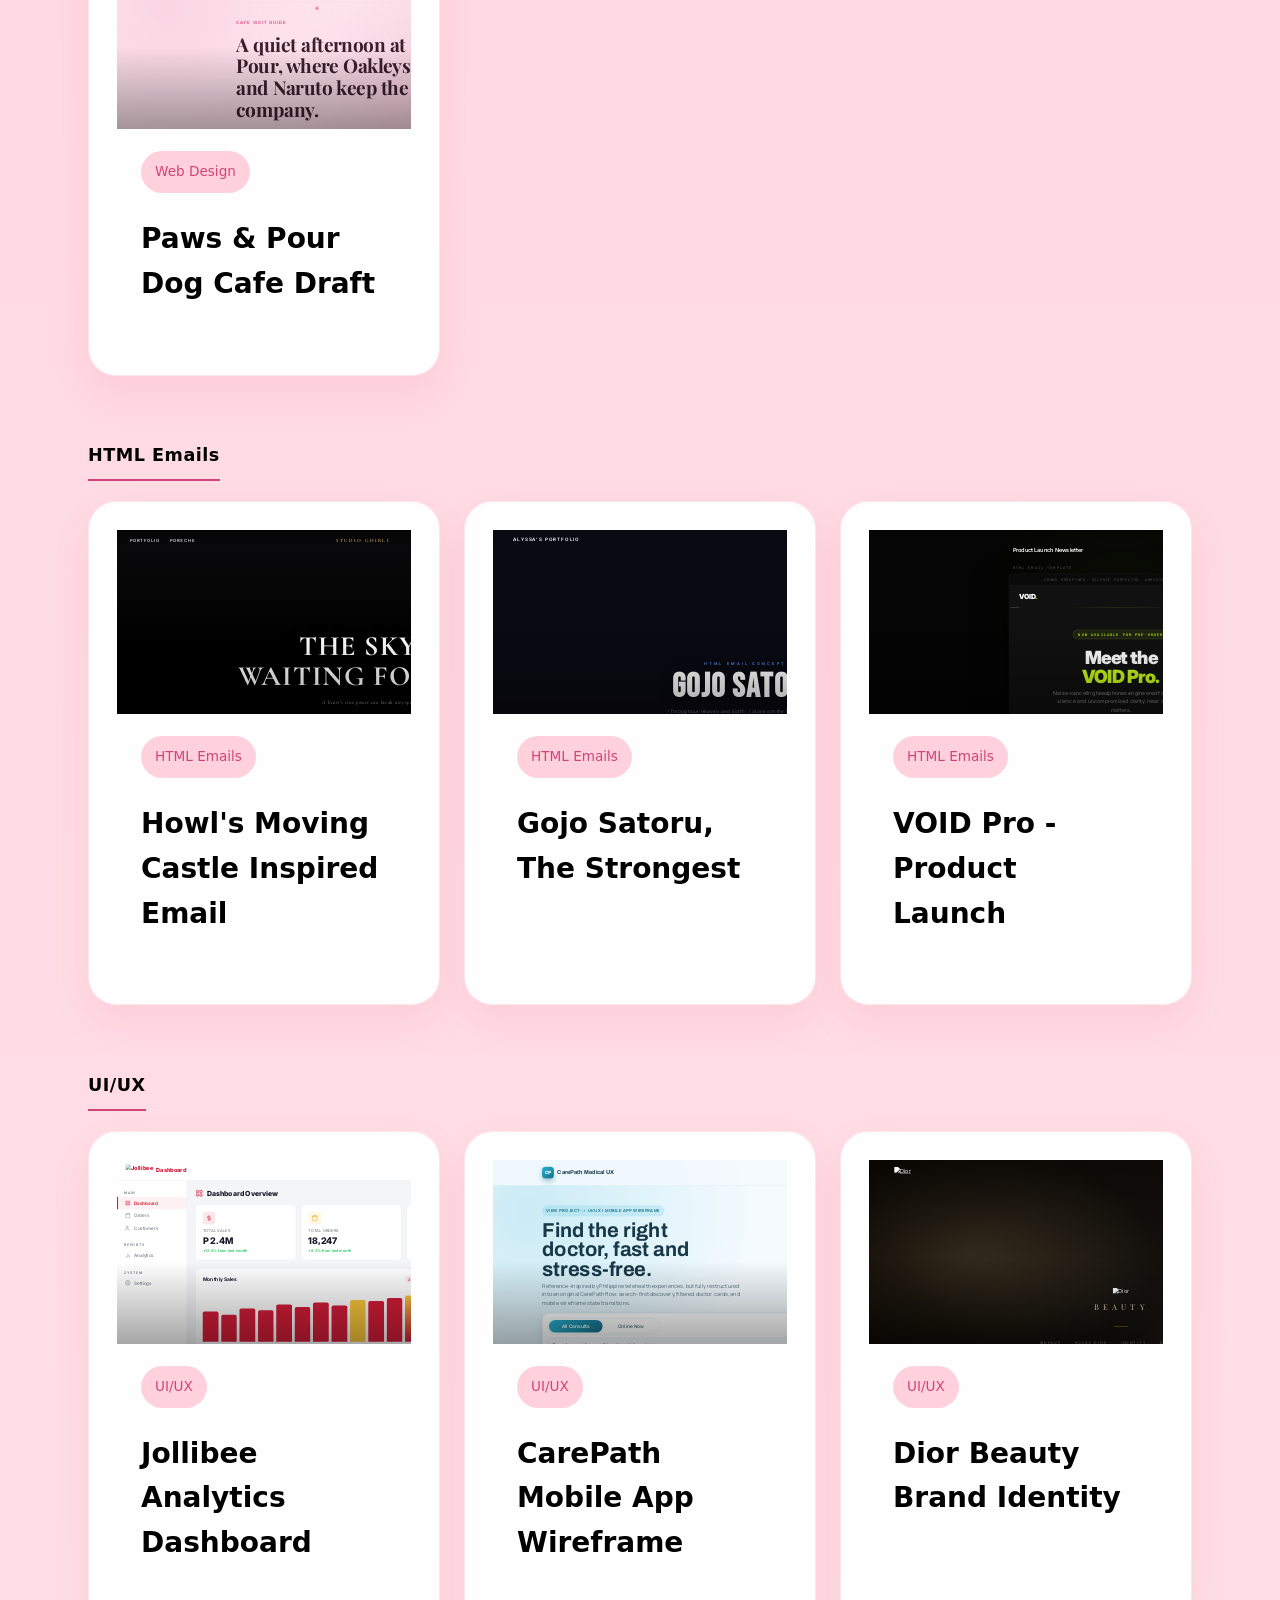
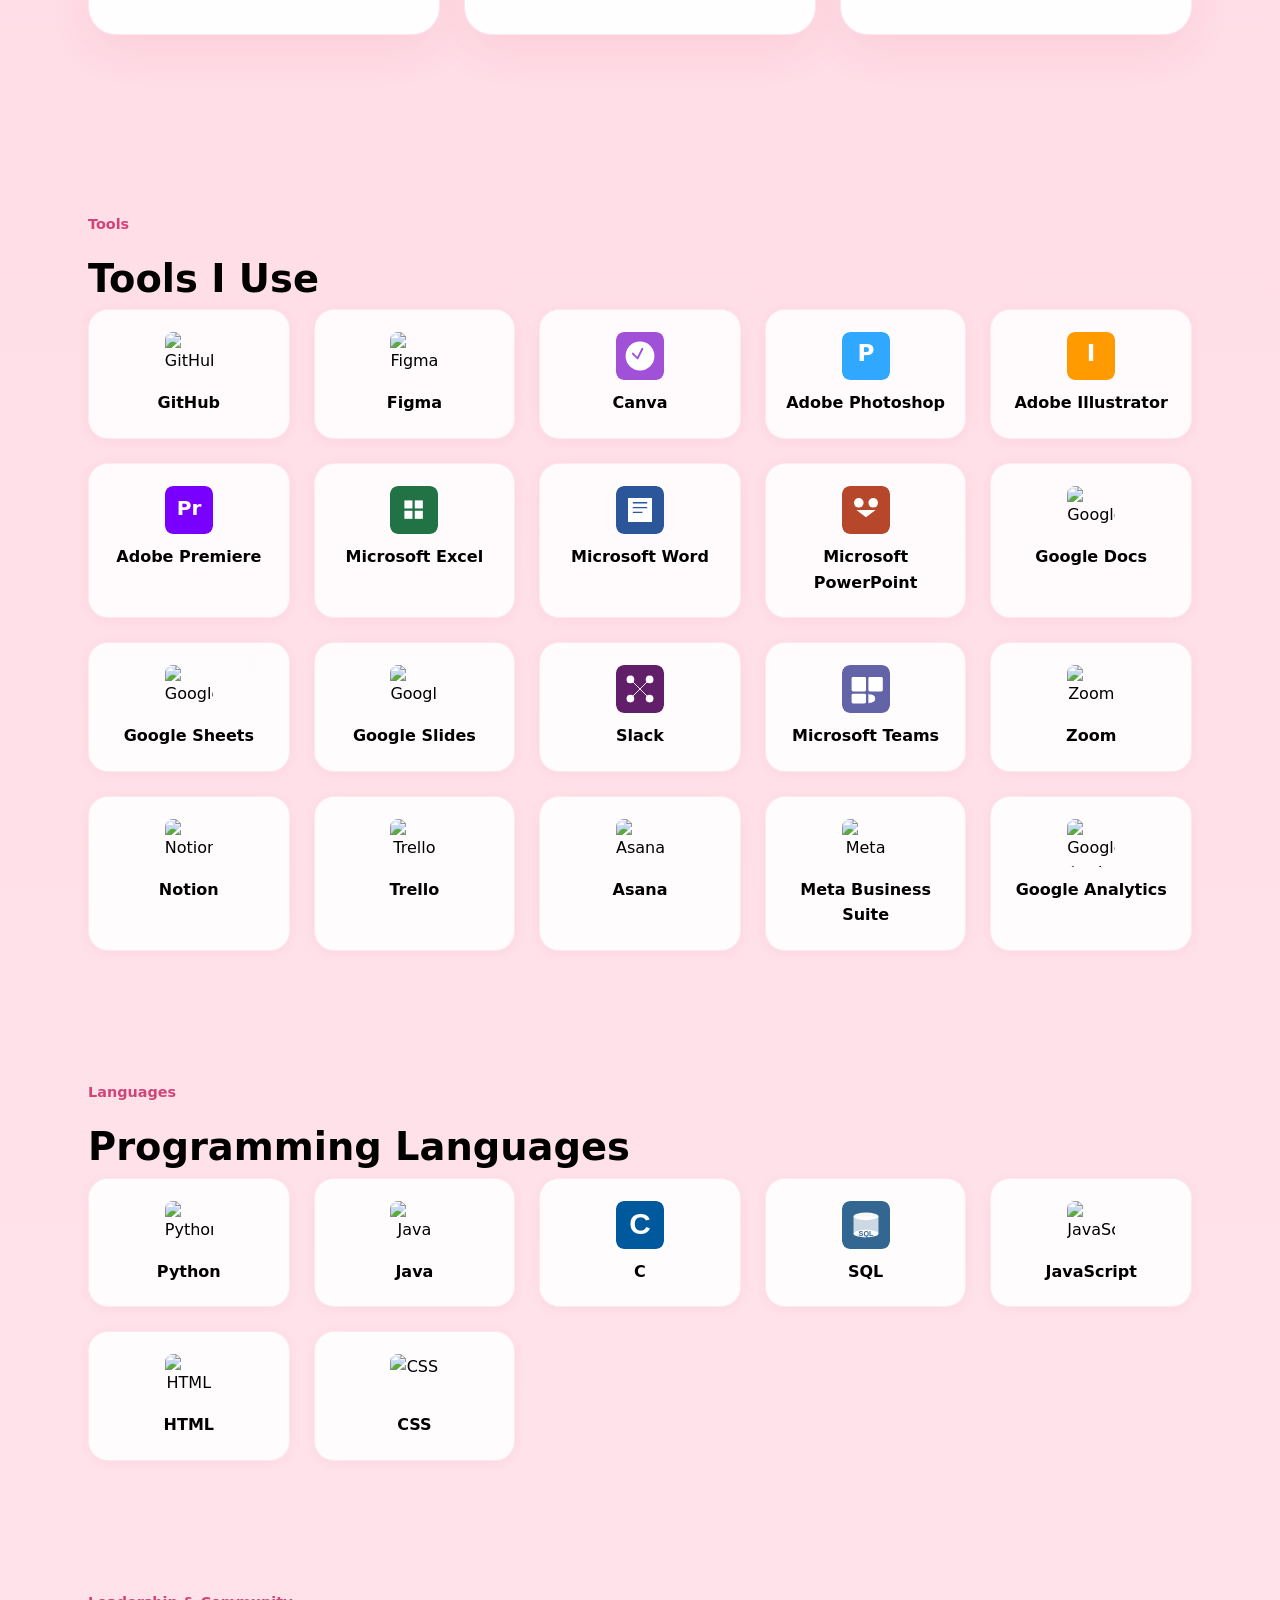
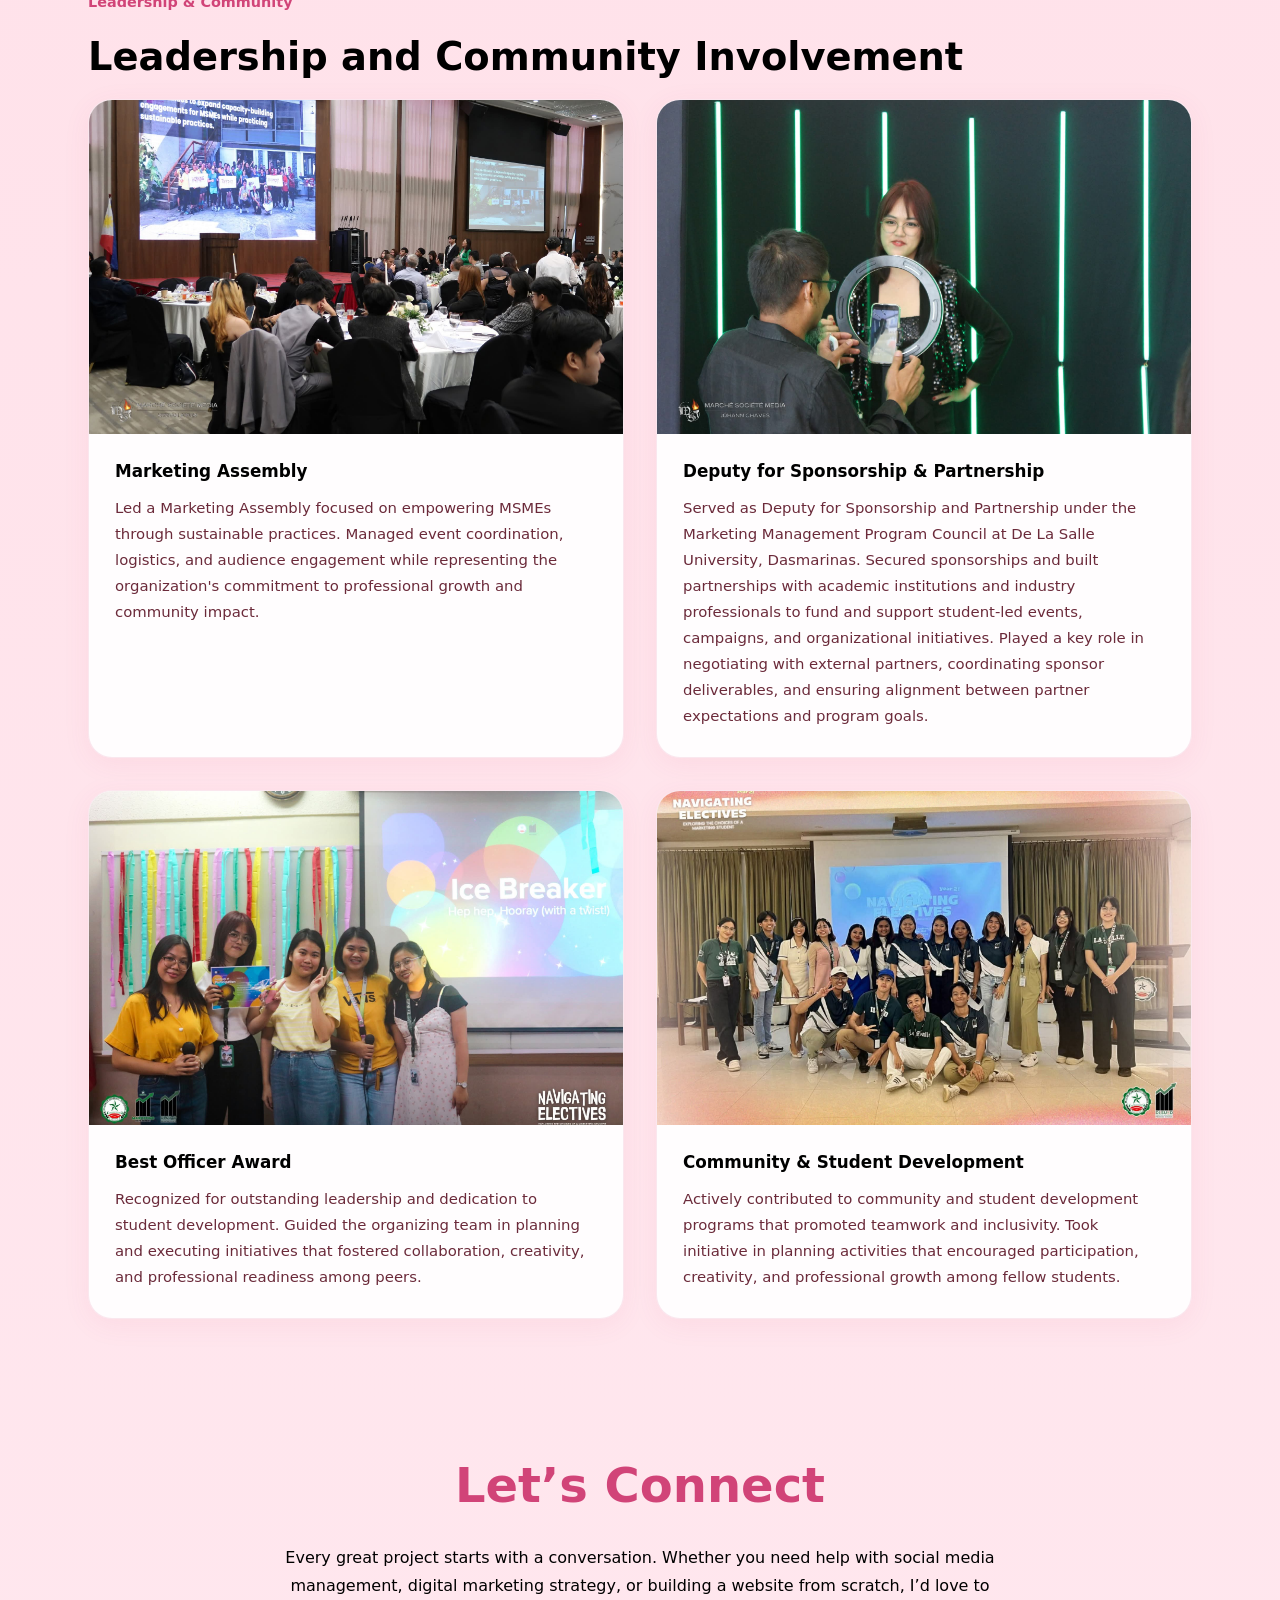
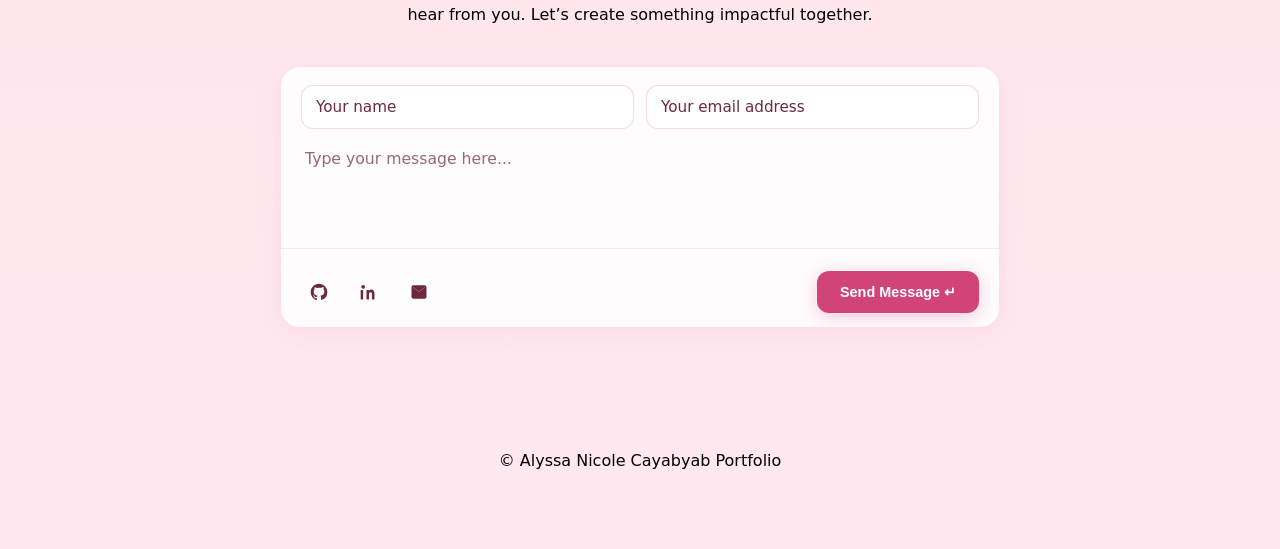
==== commit 11d49643: "Fix sticky nav visibility, desktop project previews, and contact form delivery Agent-Logs-Url: https" ====
--- a/index.html
+++ b/index.html
@@ -395,7 +395,10 @@
         <div class="contact-box">
           <form id="contact-form">
             <input type="hidden" name="access_key" value="bb7e7c91-48e0-49ad-bfeb-6e8f00e76d32">
-            <input type="email" name="email" placeholder="Your email address" required style="display:none;">
+            <div class="contact-fields">
+              <input id="contact-name" type="text" name="name" class="contact-input" placeholder="Your name" required />
+              <input id="contact-email" type="email" name="email" class="contact-input" placeholder="Your email address" required />
+            </div>
             <textarea id="contact-message" name="message" class="contact-textarea" placeholder="Type your message here..." required></textarea>
             <div class="contact-box-footer">
               <div class="contact-icon-row">
--- a/styles.css
+++ b/styles.css
@@ -10,6 +10,7 @@
   --stroke: #d14478;
   --shadow: 0 24px 70px rgba(209, 68, 120, 0.16);
   --radius: 28px;
+  --header-offset: 84px;
 }
 
 body.dark-mode {
@@ -131,8 +132,10 @@
 }
 
 .site-header {
-  position: sticky;
+  position: fixed;
   top: 0;
+  left: 0;
+  right: 0;
   z-index: 200;
   padding: 18px clamp(24px, 3vw, 48px);
   border-bottom: 1px solid rgba(255, 255, 255, 0.25);
@@ -160,6 +163,7 @@
   align-items: center;
   justify-content: space-between;
   gap: 18px;
+  min-width: 0;
 }
 
 .logo {
@@ -167,11 +171,17 @@
   letter-spacing: -0.04em;
   text-decoration: none;
   color: var(--text);
+  flex: 0 0 auto;
 }
 
 .nav-links {
   display: flex;
   gap: 24px;
+  align-items: center;
+  flex: 1 1 auto;
+  justify-content: flex-end;
+  min-width: 0;
+  white-space: nowrap;
 }
 
 .nav-links a {
@@ -663,8 +673,9 @@
   left: 0;
   width: 1440px;
   height: 900px;
+  max-width: none;
   border: none;
-  transform: scale(var(--iframe-scale, 0.25));
+  transform: scale(var(--iframe-scale, 0.35));
   transform-origin: 0 0;
   pointer-events: none;
   transition: transform 520ms cubic-bezier(0.22, 1, 0.36, 1), filter 520ms ease;
@@ -698,7 +709,7 @@
 }
 
 .web-design-card:hover .web-design-frame {
-  transform: scale(0.27);
+  transform: scale(0.40);
   filter: saturate(1);
 }
 .web-design-card:hover .web-design-peek {
@@ -749,7 +760,7 @@
 }
 
 .project-grid {
-  grid-template-columns: repeat(auto-fill, minmax(280px, 1fr));
+  grid-template-columns: repeat(3, minmax(0, 1fr));
 }
 
 .project-category {
@@ -860,6 +871,34 @@
 body.dark-mode .contact-box {
   background: rgba(58, 58, 58, 0.92);
   border-color: rgba(255, 107, 107, 0.18);
+}
+
+.contact-fields {
+  display: grid;
+  grid-template-columns: 1fr 1fr;
+  gap: 12px;
+  padding: 18px 20px 0;
+}
+
+.contact-input {
+  width: 100%;
+  border: 1px solid rgba(209, 68, 120, 0.2);
+  border-radius: 12px;
+  padding: 12px 14px;
+  background: rgba(255, 255, 255, 0.72);
+  color: var(--text);
+  font-family: inherit;
+  font-size: 0.95rem;
+  outline: none;
+}
+
+.contact-input::placeholder {
+  color: var(--muted);
+}
+
+body.dark-mode .contact-input {
+  border-color: rgba(255, 107, 107, 0.24);
+  background: rgba(30, 30, 30, 0.45);
 }
 
 .contact-textarea {
@@ -882,18 +921,6 @@
   opacity: 0.7;
 }
 
-.contact-textarea.input-error {
-  border-bottom-color: var(--primary);
-  animation: textarea-shake 0.4s ease;
-}
-
-@keyframes textarea-shake {
-  0%, 100% { transform: translateX(0); }
-  20%       { transform: translateX(-6px); }
-  60%       { transform: translateX(6px); }
-  80%       { transform: translateX(-3px); }
-}
-
 body.dark-mode .contact-textarea {
   border-bottom-color: rgba(255, 107, 107, 0.15);
 }
@@ -1100,6 +1127,7 @@
 
 /* ── Smooth page transitions ──────────────────────────── */
 main {
+  padding-top: var(--header-offset);
   animation: pageIn 0.6s ease;
 }
 @keyframes pageIn {
@@ -1180,19 +1208,28 @@
 
 /* ── Mobile (≤ 480px) ───────────────────────────────────── */
 @media (max-width: 480px) {
+  :root {
+    --header-offset: 76px;
+  }
+
   .site-header {
     padding: 14px 20px;
   }
 
   .navbar {
-    flex-wrap: wrap;
+    flex-wrap: nowrap;
     gap: 12px;
   }
 
   .nav-links {
-    flex-wrap: wrap;
+    overflow-x: auto;
+    scrollbar-width: none;
     gap: 12px;
     font-size: 0.9rem;
+  }
+
+  .nav-links::-webkit-scrollbar {
+    display: none;
   }
 
   .logo {
@@ -1242,6 +1279,11 @@
 
   .tool-grid {
     grid-template-columns: repeat(2, minmax(0, 1fr));
+  }
+
+  .contact-fields {
+    grid-template-columns: 1fr;
+    padding: 16px 16px 0;
   }
 
   .tool-card {
@@ -1467,7 +1509,7 @@
   .project-grid { grid-template-columns: 1fr; }
   .tool-grid { grid-template-columns: repeat(3, minmax(0, 1fr)); }
   .leadership-grid { grid-template-columns: 1fr; }
-  .web-design-preview { --iframe-scale: 0.22; }
+  .web-design-preview { --iframe-scale: 0.30; }
 }
 
 /* ── Small phone (≤ 380px) ────────────────────────────────── */
@@ -1499,17 +1541,19 @@
   .ai-eye-wrap { width: 54px; height: 54px; }
   .ai-pupil { width: 26px; height: 26px; }
   .tool-grid { grid-template-columns: repeat(3, minmax(0, 1fr)); }
-  .web-design-preview { --iframe-scale: 0.24; }
+  .web-design-preview { --iframe-scale: 0.34; }
 }
 
 /* ── Phone (≤ 600px) ─────────────────────────────────────── */
 @media (max-width: 600px) {
+  :root { --header-offset: 76px; }
   .site-header { padding: 12px 16px; }
   .navbar { gap: 10px; }
-  .nav-links { gap: 14px; font-size: 0.88rem; }
+  .nav-links { gap: 14px; font-size: 0.88rem; overflow-x: auto; scrollbar-width: none; }
+  .nav-links::-webkit-scrollbar { display: none; }
   .logo { font-size: 1rem; }
   .section { padding: 48px 18px; }
-  .web-design-preview { --iframe-scale: 0.22; aspect-ratio: 16 / 11; }
+  .web-design-preview { --iframe-scale: 0.30; aspect-ratio: 16 / 11; }
   .web-design-caption { padding: 18px 18px 22px; }
   .web-design-caption h3 { font-size: 1.2rem; }
   .project-tag { font-size: 0.72rem; }
@@ -1530,7 +1574,7 @@
 
 /* ── Small phone (≤ 480px) ───────────────────────────────── */
 @media (max-width: 480px) {
-  .web-design-preview { --iframe-scale: 0.2; aspect-ratio: 16 / 12; }
+  .web-design-preview { --iframe-scale: 0.28; aspect-ratio: 16 / 12; }
   .web-design-caption h3 { font-size: 1.1rem; }
   .web-design-caption { padding: 14px 16px 18px; }
   .nav-links { gap: 10px; font-size: 0.82rem; }
@@ -1557,14 +1601,16 @@
   .footer { padding: 24px 14px 32px; font-size: 0.8rem; }
   .theme-toggle { padding: 6px; }
   .theme-icon { width: 20px; height: 20px; }
+  .contact-fields { grid-template-columns: 1fr; padding: 16px 16px 0; }
 }
 
 /* ── Tiny phone (≤ 360px) ────────────────────────────────── */
 @media (max-width: 360px) {
+  :root { --header-offset: 70px; }
   .site-header { padding: 10px 12px; }
   .nav-links { gap: 8px; font-size: 0.75rem; }
   .logo { font-size: 0.85rem; }
-  .web-design-preview { --iframe-scale: 0.18; aspect-ratio: 16 / 13; }
+  .web-design-preview { --iframe-scale: 0.25; aspect-ratio: 16 / 13; }
   .section { padding: 40px 14px; }
   .project-card { padding: 16px; }
   .quote-3d { max-width: 180px; height: 180px; }
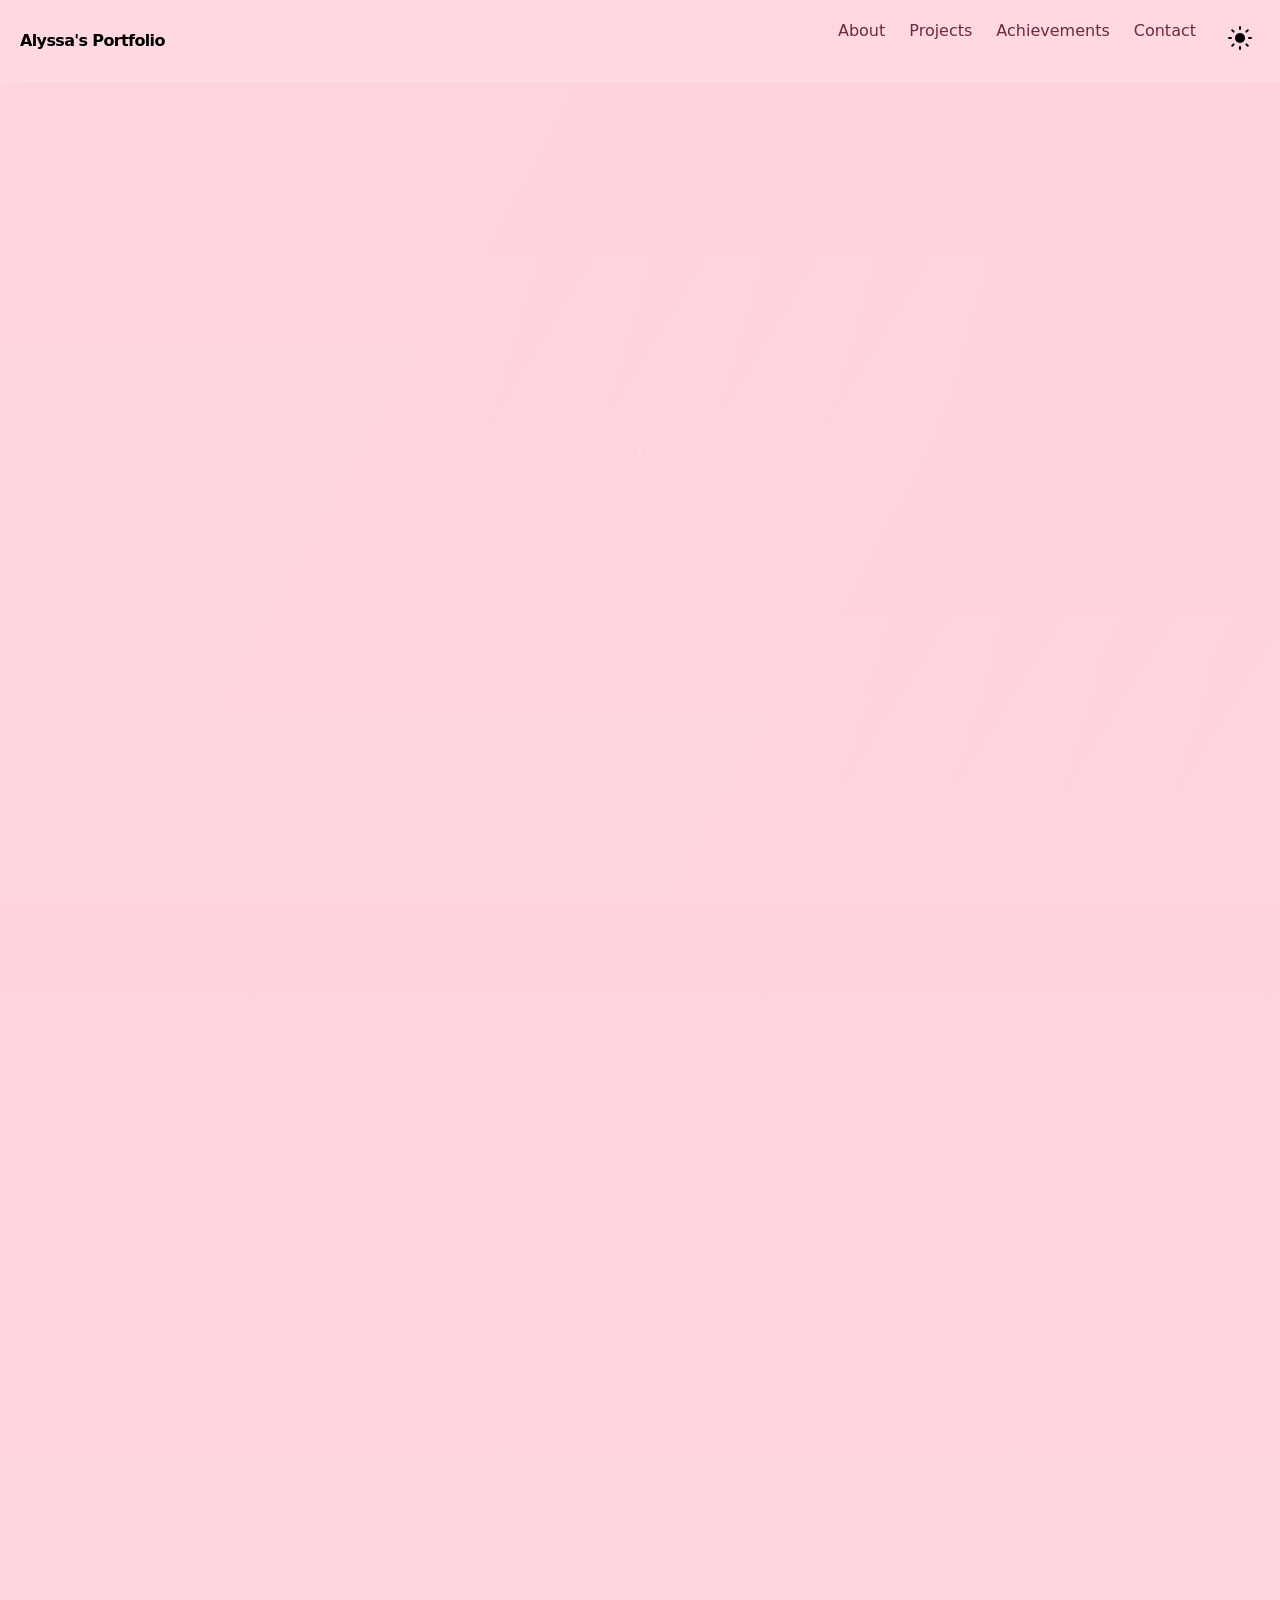
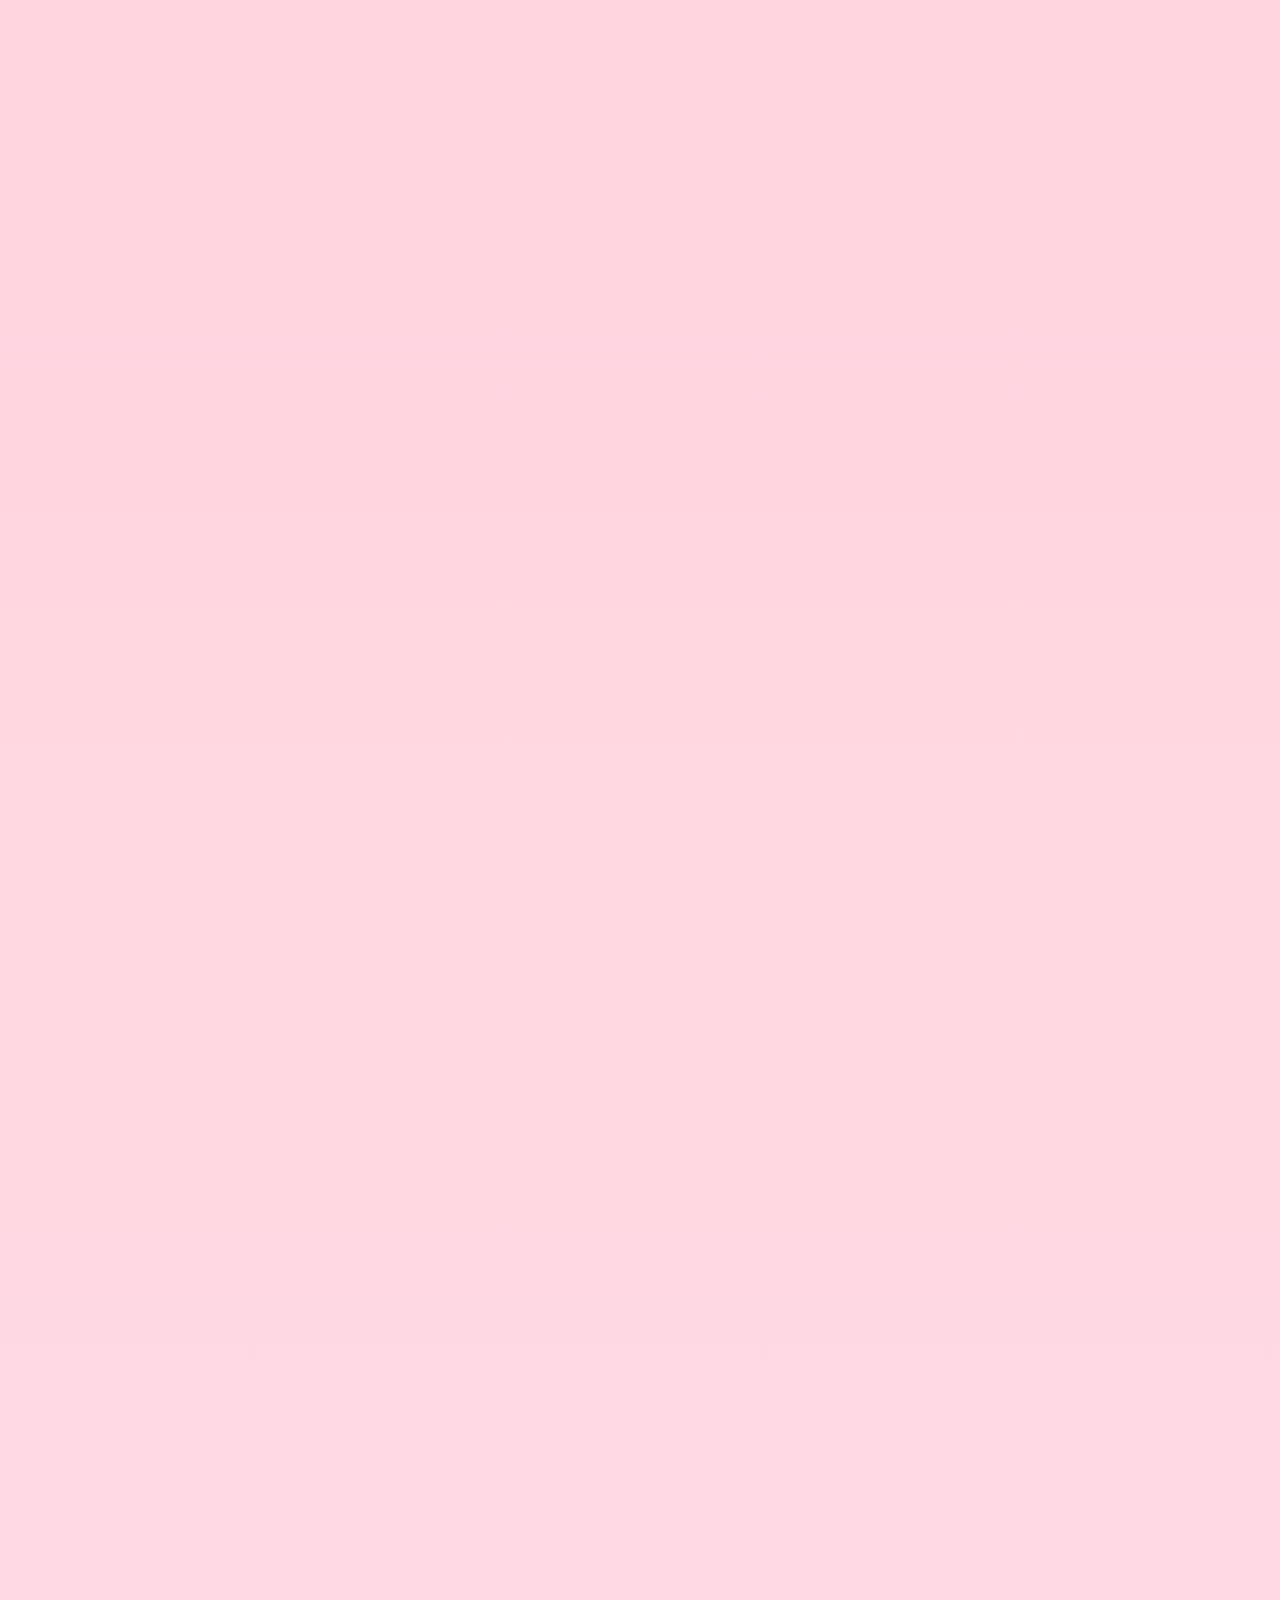
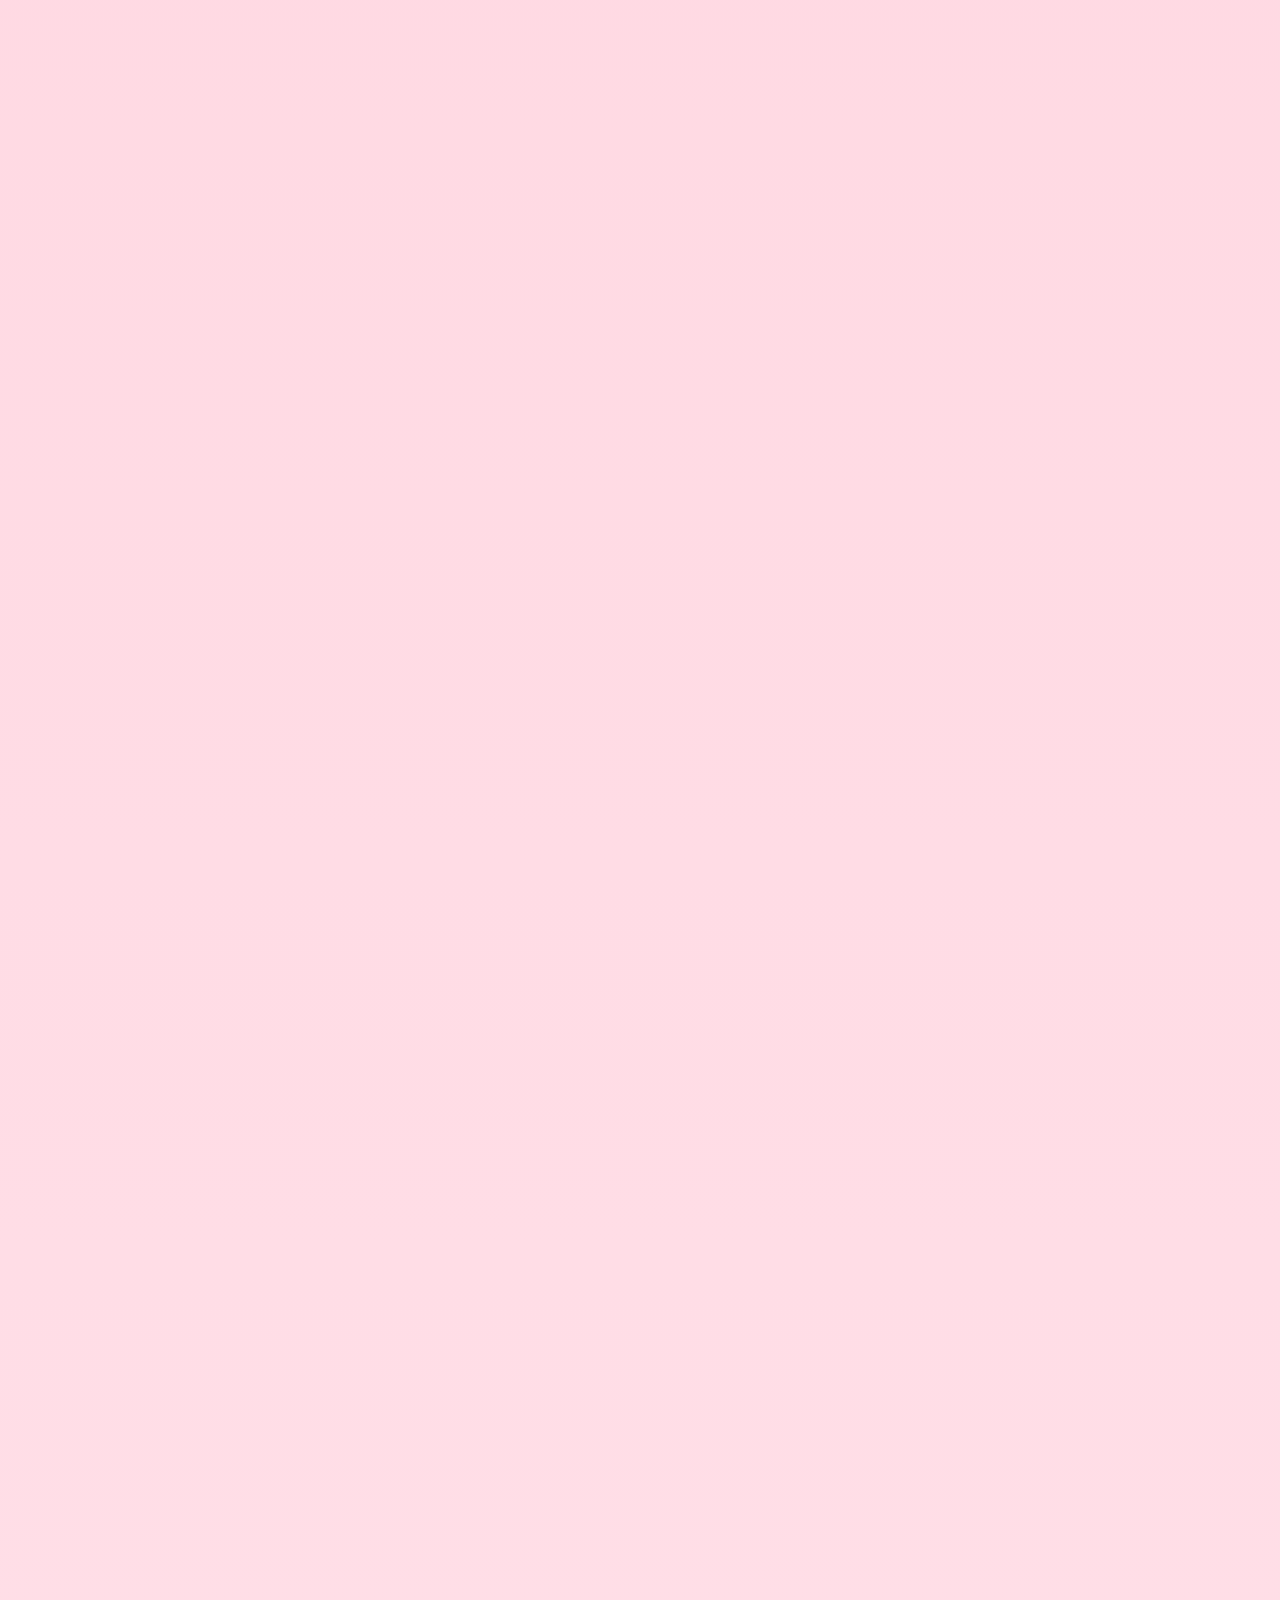
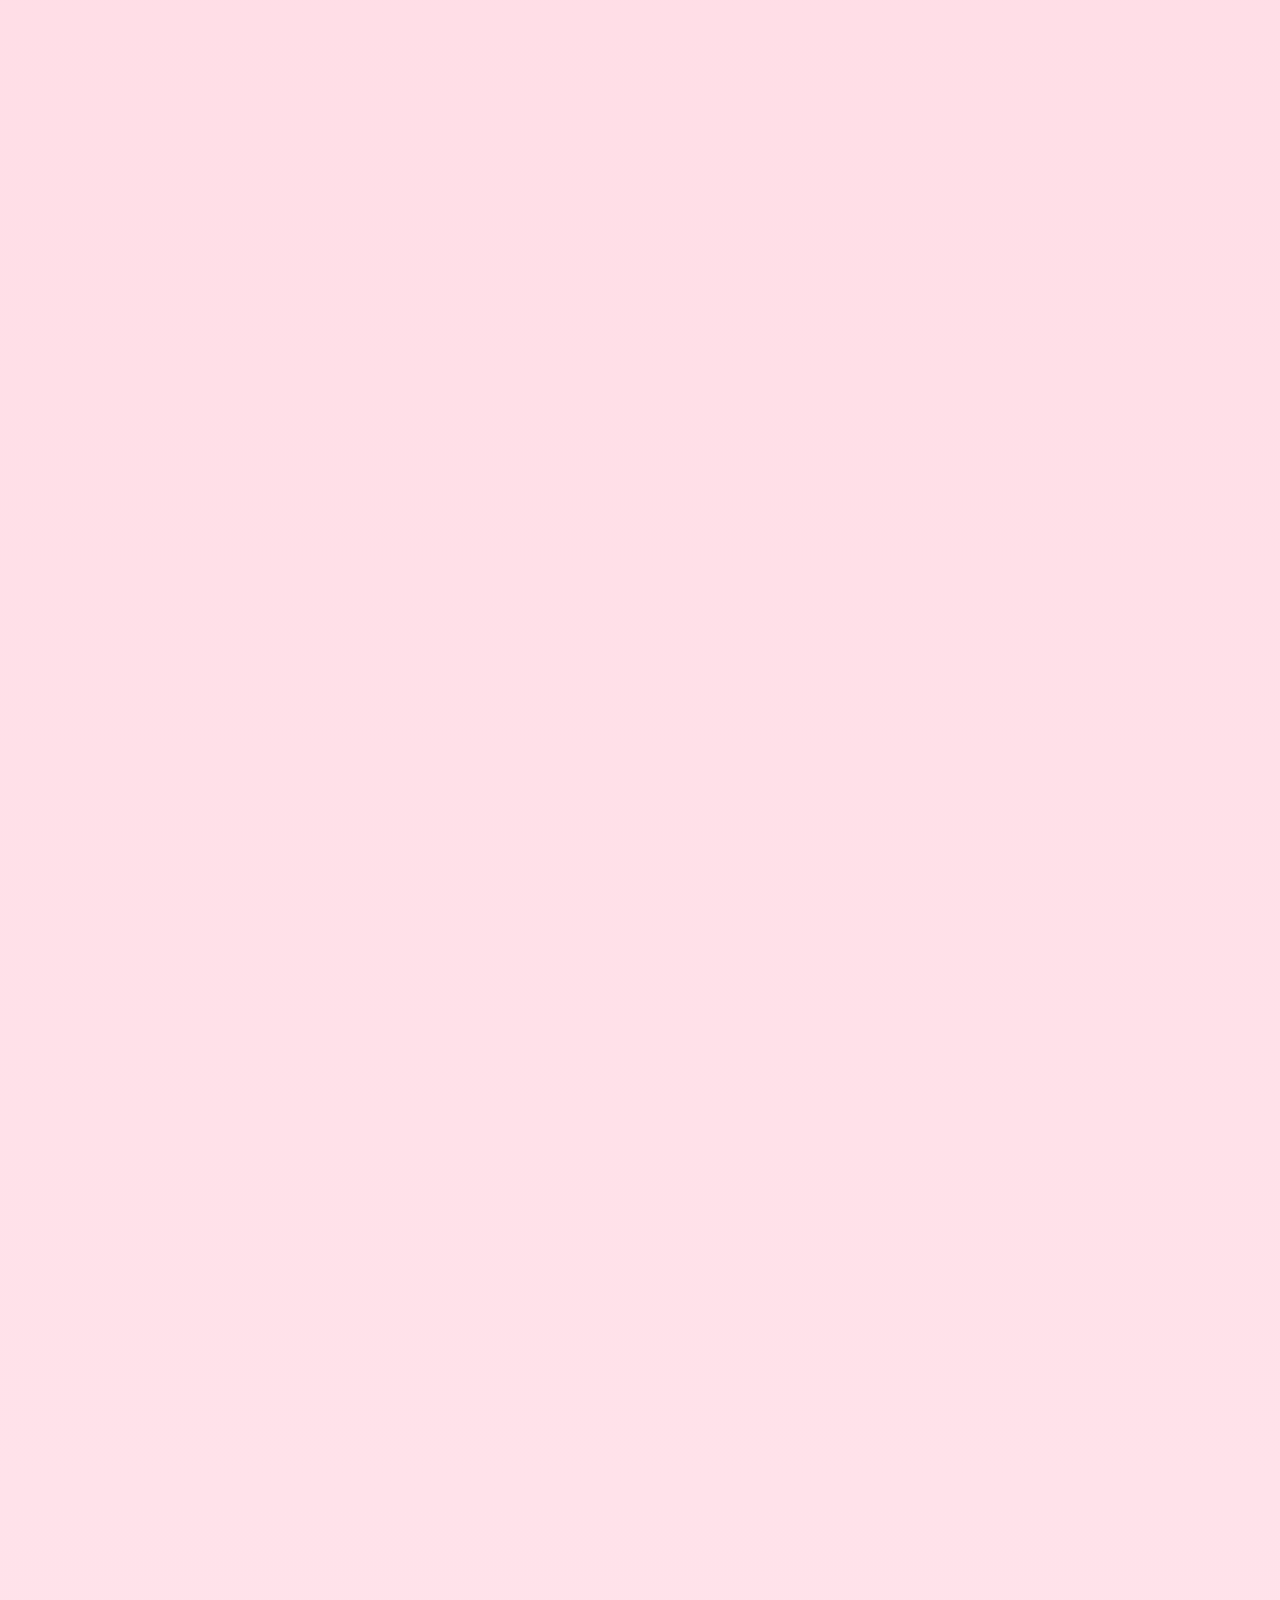
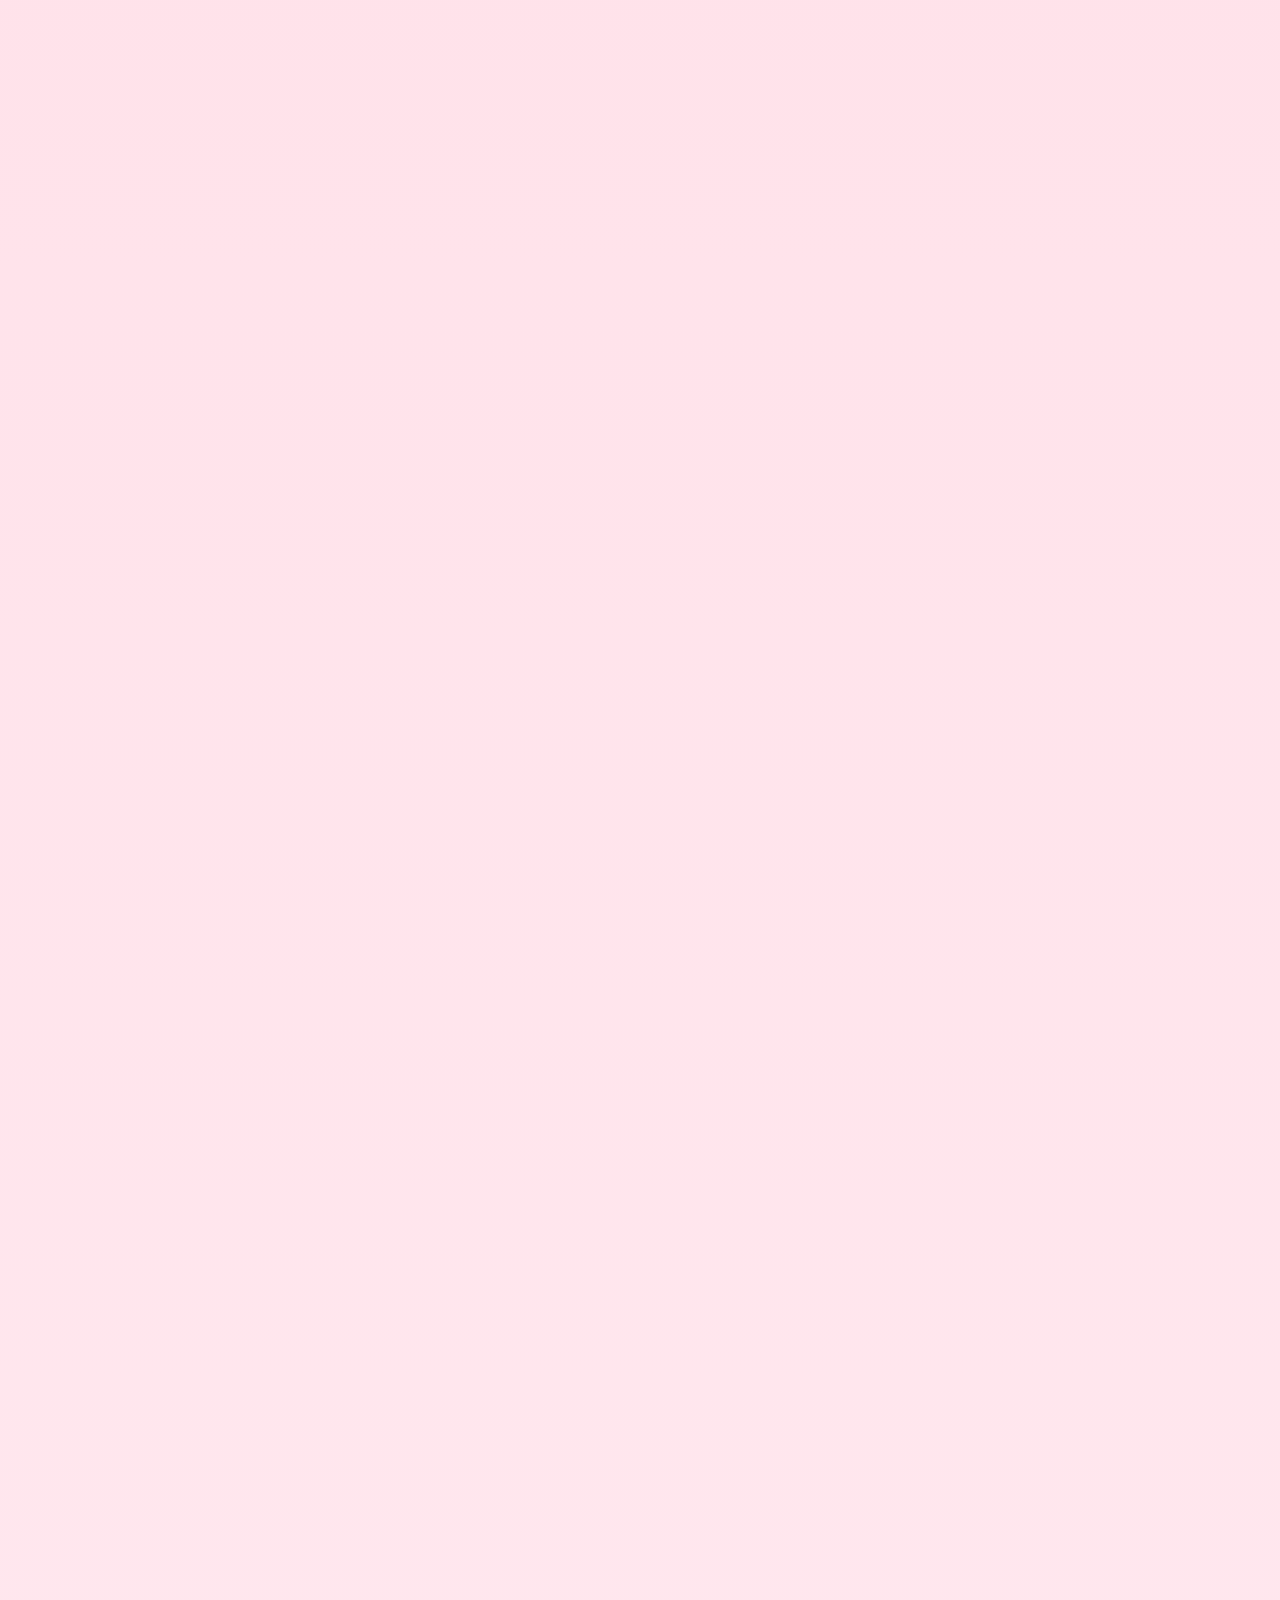
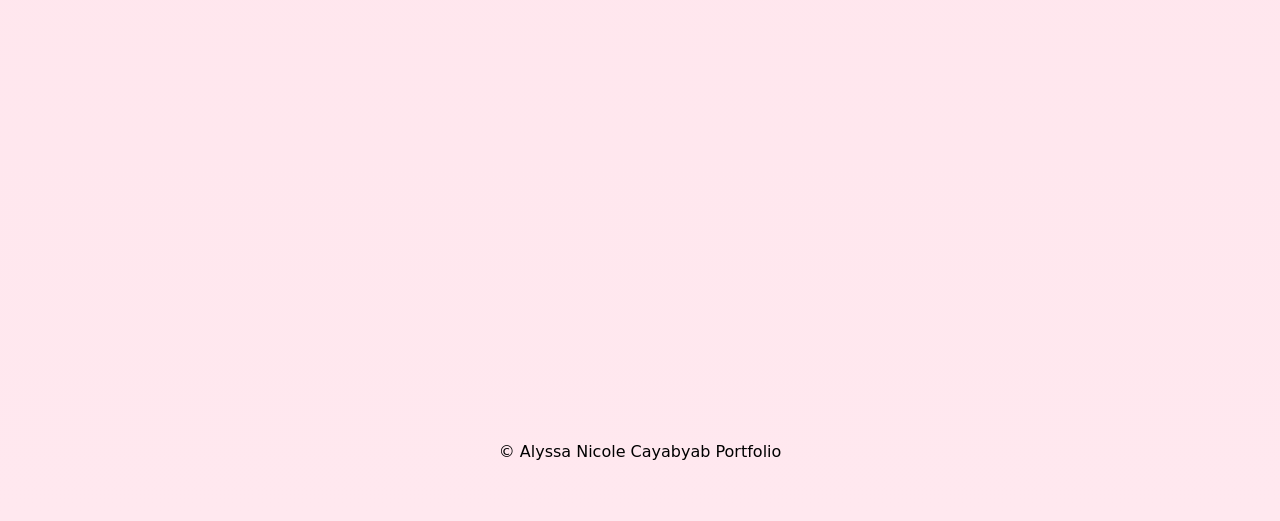
==== commit 4a75b4e3: "Make portfolio responsive across all devices - Added responsive polish block to styles.css (safe are" ====
--- a/index.html
+++ b/index.html
@@ -395,10 +395,7 @@
         <div class="contact-box">
           <form id="contact-form">
             <input type="hidden" name="access_key" value="bb7e7c91-48e0-49ad-bfeb-6e8f00e76d32">
-            <div class="contact-fields">
-              <input id="contact-name" type="text" name="name" class="contact-input" placeholder="Your name" required />
-              <input id="contact-email" type="email" name="email" class="contact-input" placeholder="Your email address" required />
-            </div>
+            <input type="email" name="email" placeholder="Your email address" required style="display:none;">
             <textarea id="contact-message" name="message" class="contact-textarea" placeholder="Type your message here..." required></textarea>
             <div class="contact-box-footer">
               <div class="contact-icon-row">
--- a/styles.css
+++ b/styles.css
@@ -10,7 +10,6 @@
   --stroke: #d14478;
   --shadow: 0 24px 70px rgba(209, 68, 120, 0.16);
   --radius: 28px;
-  --header-offset: 84px;
 }
 
 body.dark-mode {
@@ -132,10 +131,8 @@
 }
 
 .site-header {
-  position: fixed;
+  position: sticky;
   top: 0;
-  left: 0;
-  right: 0;
   z-index: 200;
   padding: 18px clamp(24px, 3vw, 48px);
   border-bottom: 1px solid rgba(255, 255, 255, 0.25);
@@ -163,7 +160,6 @@
   align-items: center;
   justify-content: space-between;
   gap: 18px;
-  min-width: 0;
 }
 
 .logo {
@@ -171,17 +167,11 @@
   letter-spacing: -0.04em;
   text-decoration: none;
   color: var(--text);
-  flex: 0 0 auto;
 }
 
 .nav-links {
   display: flex;
   gap: 24px;
-  align-items: center;
-  flex: 1 1 auto;
-  justify-content: flex-end;
-  min-width: 0;
-  white-space: nowrap;
 }
 
 .nav-links a {
@@ -673,7 +663,6 @@
   left: 0;
   width: 1440px;
   height: 900px;
-  max-width: none;
   border: none;
   transform: scale(var(--iframe-scale, 0.35));
   transform-origin: 0 0;
@@ -873,34 +862,6 @@
   border-color: rgba(255, 107, 107, 0.18);
 }
 
-.contact-fields {
-  display: grid;
-  grid-template-columns: 1fr 1fr;
-  gap: 12px;
-  padding: 18px 20px 0;
-}
-
-.contact-input {
-  width: 100%;
-  border: 1px solid rgba(209, 68, 120, 0.2);
-  border-radius: 12px;
-  padding: 12px 14px;
-  background: rgba(255, 255, 255, 0.72);
-  color: var(--text);
-  font-family: inherit;
-  font-size: 0.95rem;
-  outline: none;
-}
-
-.contact-input::placeholder {
-  color: var(--muted);
-}
-
-body.dark-mode .contact-input {
-  border-color: rgba(255, 107, 107, 0.24);
-  background: rgba(30, 30, 30, 0.45);
-}
-
 .contact-textarea {
   width: 100%;
   min-height: 120px;
@@ -1127,7 +1088,6 @@
 
 /* ── Smooth page transitions ──────────────────────────── */
 main {
-  padding-top: var(--header-offset);
   animation: pageIn 0.6s ease;
 }
 @keyframes pageIn {
@@ -1208,28 +1168,19 @@
 
 /* ── Mobile (≤ 480px) ───────────────────────────────────── */
 @media (max-width: 480px) {
-  :root {
-    --header-offset: 76px;
-  }
-
   .site-header {
     padding: 14px 20px;
   }
 
   .navbar {
-    flex-wrap: nowrap;
+    flex-wrap: wrap;
     gap: 12px;
   }
 
   .nav-links {
-    overflow-x: auto;
-    scrollbar-width: none;
+    flex-wrap: wrap;
     gap: 12px;
     font-size: 0.9rem;
-  }
-
-  .nav-links::-webkit-scrollbar {
-    display: none;
   }
 
   .logo {
@@ -1279,11 +1230,6 @@
 
   .tool-grid {
     grid-template-columns: repeat(2, minmax(0, 1fr));
-  }
-
-  .contact-fields {
-    grid-template-columns: 1fr;
-    padding: 16px 16px 0;
   }
 
   .tool-card {
@@ -1546,11 +1492,9 @@
 
 /* ── Phone (≤ 600px) ─────────────────────────────────────── */
 @media (max-width: 600px) {
-  :root { --header-offset: 76px; }
   .site-header { padding: 12px 16px; }
   .navbar { gap: 10px; }
-  .nav-links { gap: 14px; font-size: 0.88rem; overflow-x: auto; scrollbar-width: none; }
-  .nav-links::-webkit-scrollbar { display: none; }
+  .nav-links { gap: 14px; font-size: 0.88rem; }
   .logo { font-size: 1rem; }
   .section { padding: 48px 18px; }
   .web-design-preview { --iframe-scale: 0.30; aspect-ratio: 16 / 11; }
@@ -1601,12 +1545,10 @@
   .footer { padding: 24px 14px 32px; font-size: 0.8rem; }
   .theme-toggle { padding: 6px; }
   .theme-icon { width: 20px; height: 20px; }
-  .contact-fields { grid-template-columns: 1fr; padding: 16px 16px 0; }
 }
 
 /* ── Tiny phone (≤ 360px) ────────────────────────────────── */
 @media (max-width: 360px) {
-  :root { --header-offset: 70px; }
   .site-header { padding: 10px 12px; }
   .nav-links { gap: 8px; font-size: 0.75rem; }
   .logo { font-size: 0.85rem; }
@@ -1622,3 +1564,100 @@
   .quote-section { min-height: auto; padding: 32px 20px; }
   .hero-content { padding: 24px 0; }
 }
+
+/* ═══════════════════════════════════════════════════════════
+   RESPONSIVE POLISH — all-device friendliness
+═══════════════════════════════════════════════════════════ */
+
+/* Prevent any horizontal scroll, anywhere */
+html, body { overflow-x: hidden; width: 100%; }
+img, video, object, embed { max-width: 100%; height: auto; }
+
+/* Respect iPhone notch / Android status bar safe areas */
+@supports (padding: max(0px)) {
+  .site-header { padding-left: max(20px, env(safe-area-inset-left));
+                 padding-right: max(20px, env(safe-area-inset-right)); }
+  .section { padding-left: max(20px, env(safe-area-inset-left));
+             padding-right: max(20px, env(safe-area-inset-right)); }
+  .footer { padding-bottom: max(40px, env(safe-area-inset-bottom)); }
+}
+
+/* Touch-friendly tap targets on phones */
+@media (hover: none) and (pointer: coarse) {
+  .nav-links a,
+  .hero-social-link,
+  .contact-icon-link,
+  .theme-toggle,
+  .button {
+    min-height: 44px;
+  }
+  .button { padding: 14px 22px; }
+  /* Disable hover lift that can feel sticky on touch */
+  .project-card:hover,
+  .tool-card:hover,
+  .leadership-card:hover,
+  .web-design-card:hover .web-design-frame,
+  .hero-photo:hover { transform: none; }
+}
+
+/* Cap massive desktop screens so layout stays centered */
+@media (min-width: 1600px) {
+  .section { max-width: 1320px; }
+  .hero-content { max-width: 1320px; }
+}
+
+/* Contact form footer stacks on tiny phones so Send button never clips */
+@media (max-width: 420px) {
+  .contact-box-footer {
+    flex-direction: column;
+    align-items: stretch;
+    gap: 12px;
+    padding: 14px 16px;
+  }
+  .contact-icon-row { justify-content: center; }
+  .send-btn { width: 100%; }
+}
+
+/* Navbar: keep links readable and wrap cleanly on very narrow screens */
+@media (max-width: 420px) {
+  .navbar { flex-wrap: wrap; row-gap: 10px; }
+  .nav-links {
+    flex-wrap: wrap;
+    gap: 10px 14px;
+    justify-content: center;
+    width: 100%;
+  }
+  .nav-links a { font-size: 0.85rem; }
+  .logo { flex: 1; }
+}
+
+/* Iframe previews: reliable scaling across all small screens */
+@media (max-width: 340px) {
+  .web-design-preview { --iframe-scale: 0.22; aspect-ratio: 16 / 14; }
+  .section { padding: 36px 12px; }
+  .project-card { padding: 14px; }
+}
+
+/* Keep body text readable — never shrink below 14px on phones */
+@media (max-width: 480px) {
+  body { font-size: 15px; }
+  .about-p { font-size: 0.98rem; }
+  .contact-copy { font-size: 0.95rem; }
+}
+
+/* Leadership images don't crop faces awkwardly on tall phones */
+@media (max-width: 480px) {
+  .leadership-img-wrap { aspect-ratio: 4 / 3; }
+}
+
+/* Reduce motion for users who prefer it */
+@media (prefers-reduced-motion: reduce) {
+  *,
+  *::before,
+  *::after {
+    animation-duration: 0.01ms !important;
+    animation-iteration-count: 1 !important;
+    transition-duration: 0.01ms !important;
+    scroll-behavior: auto !important;
+  }
+}
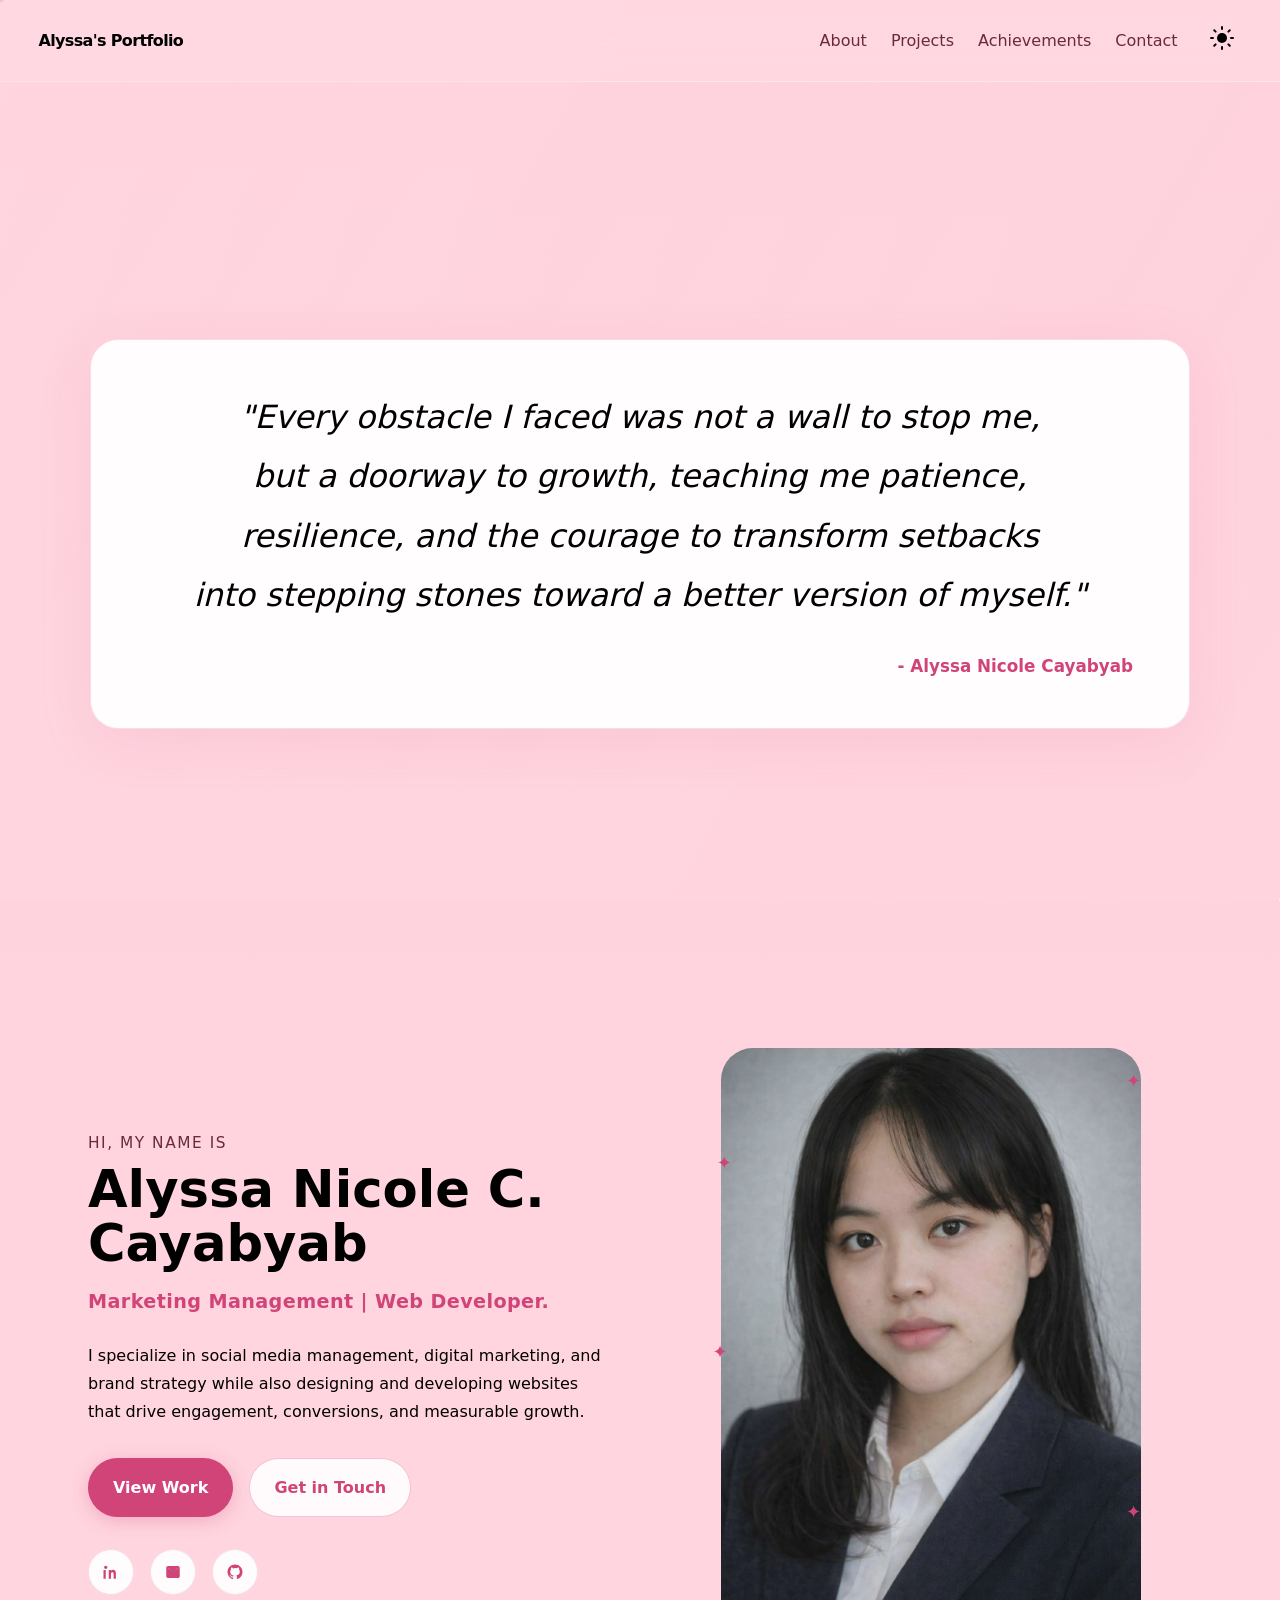
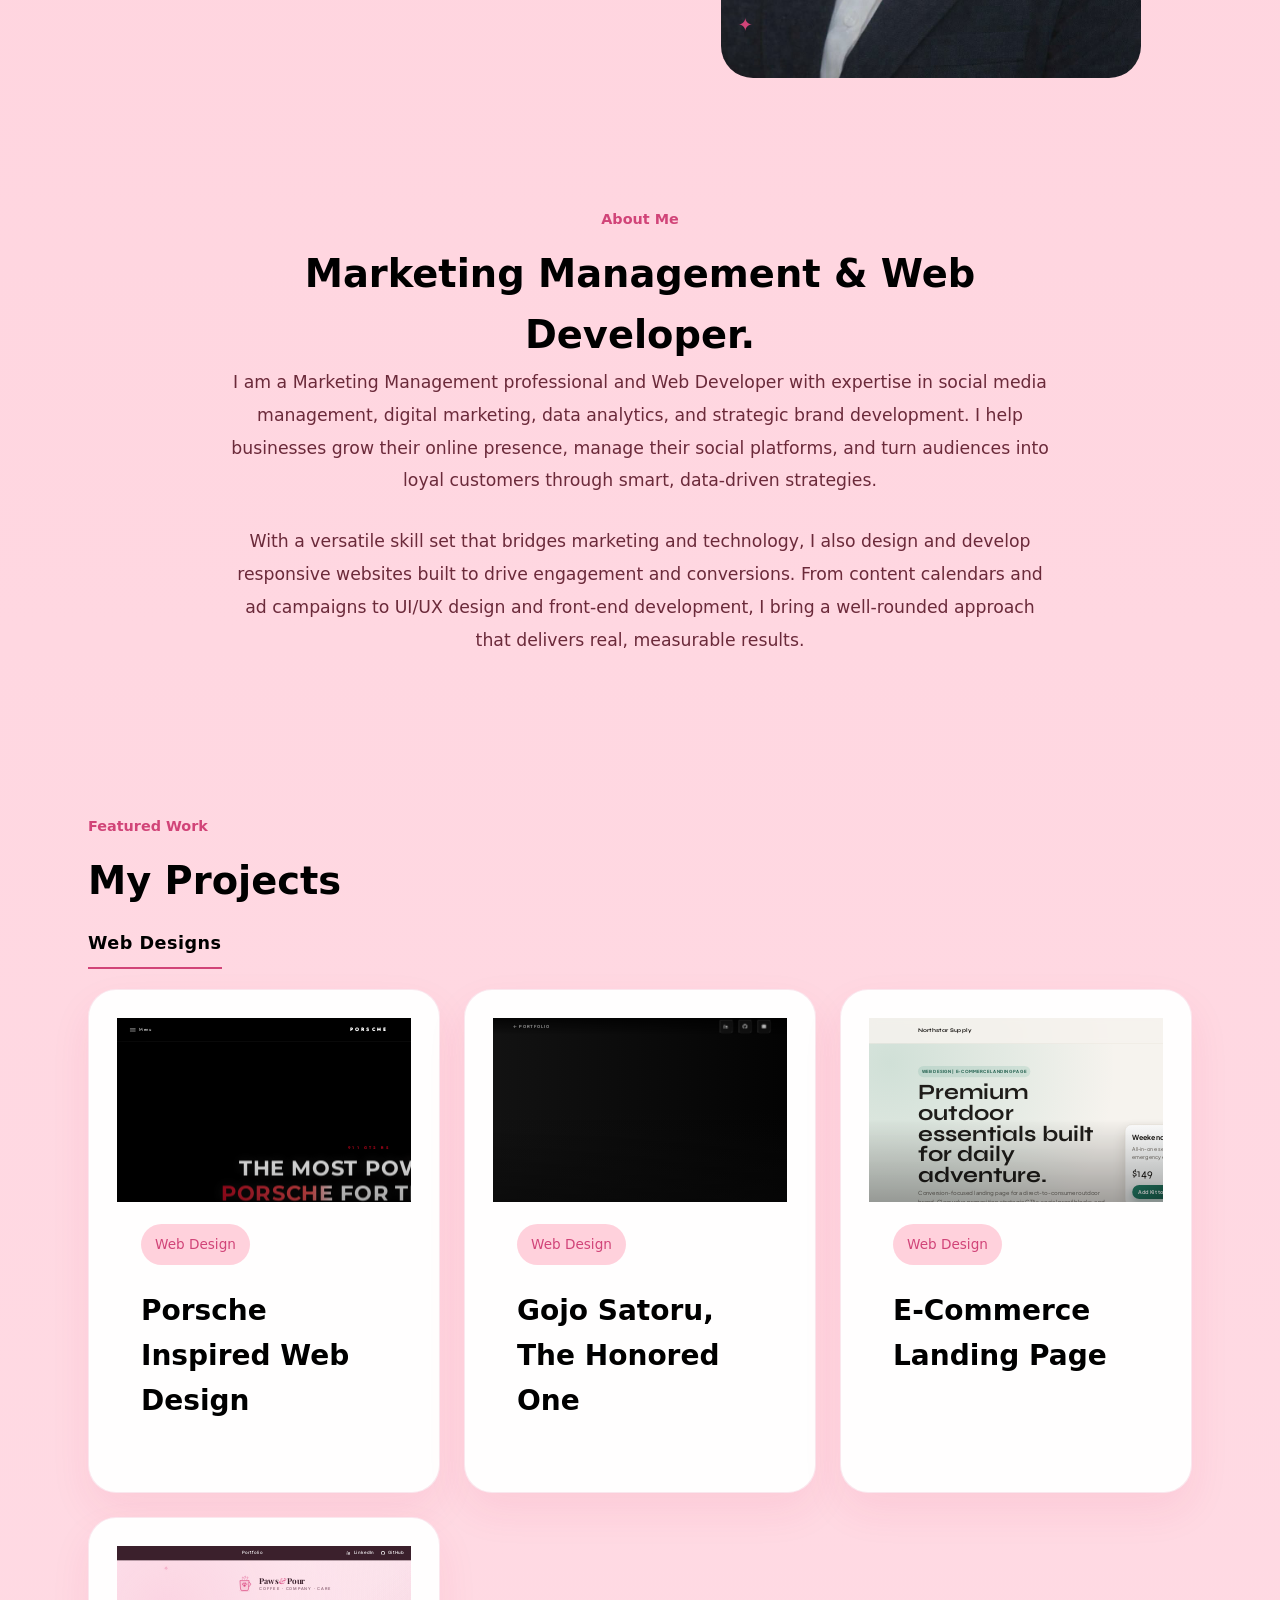
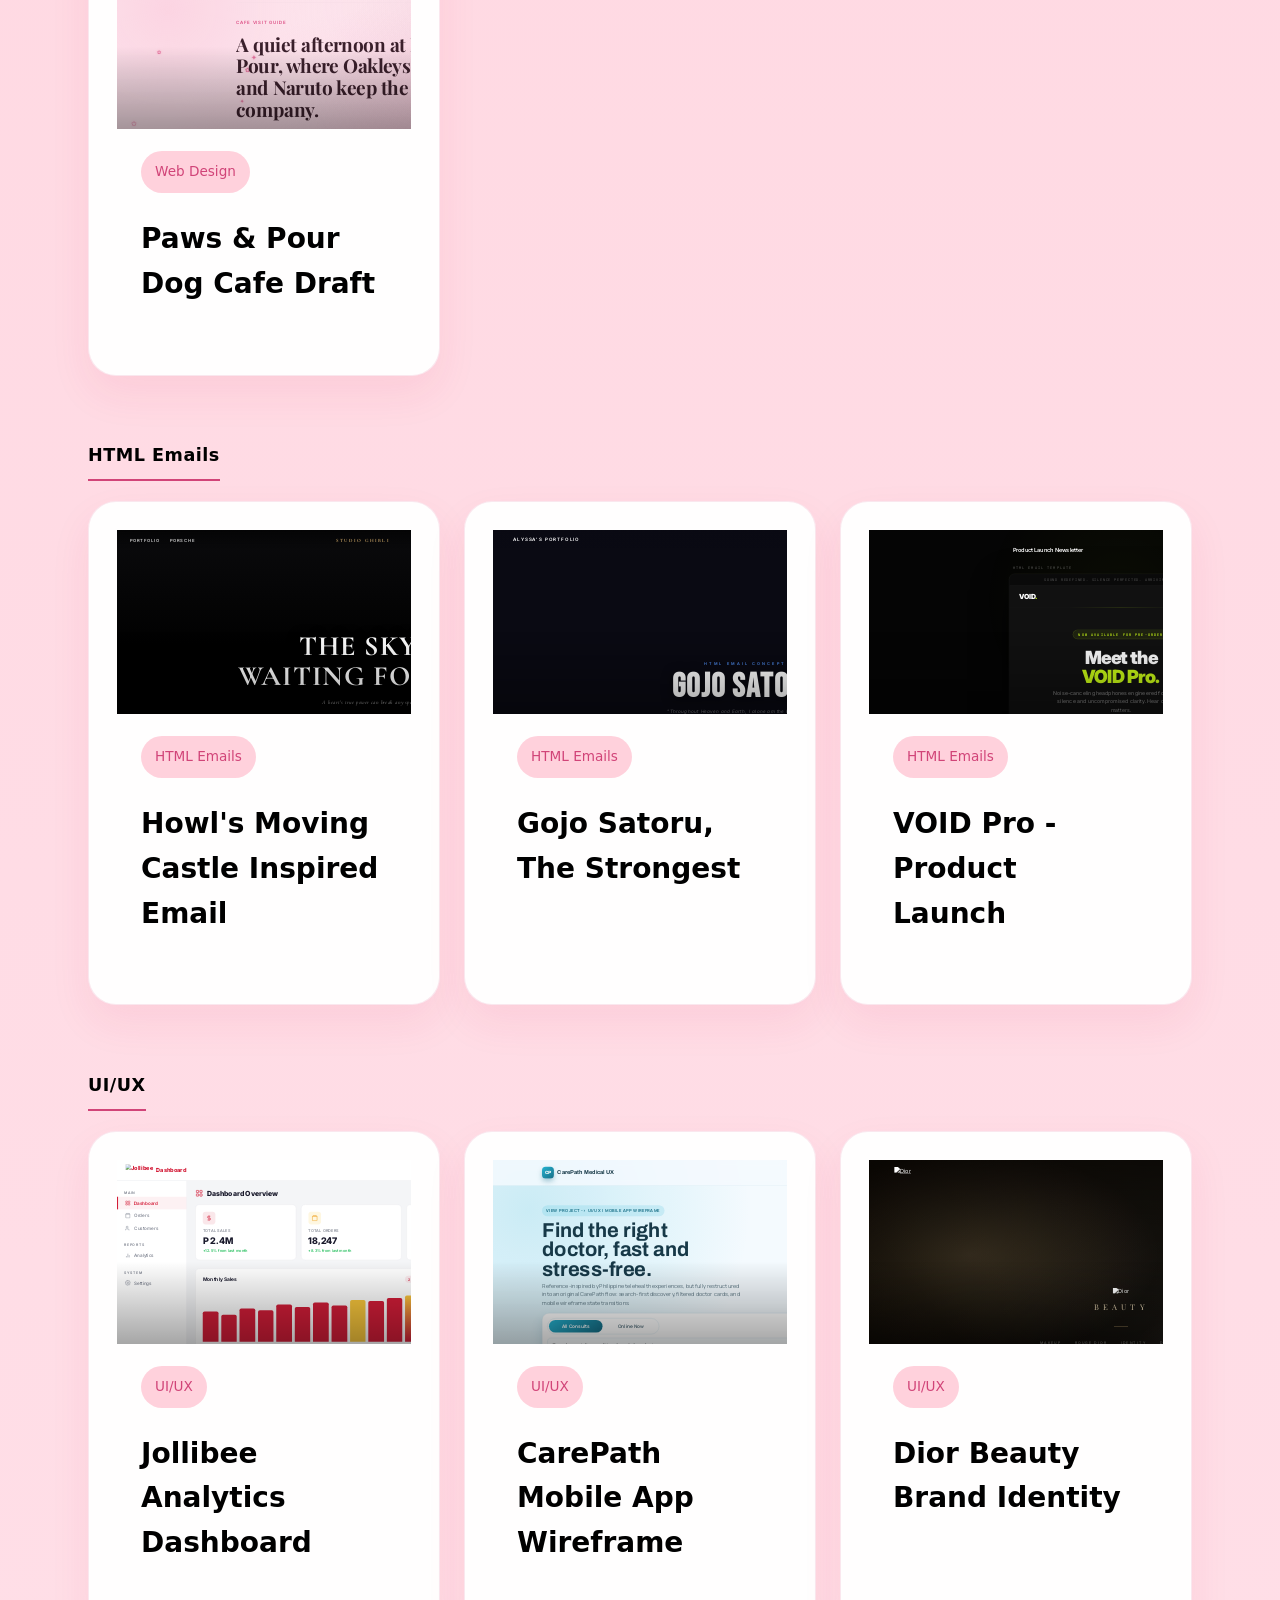
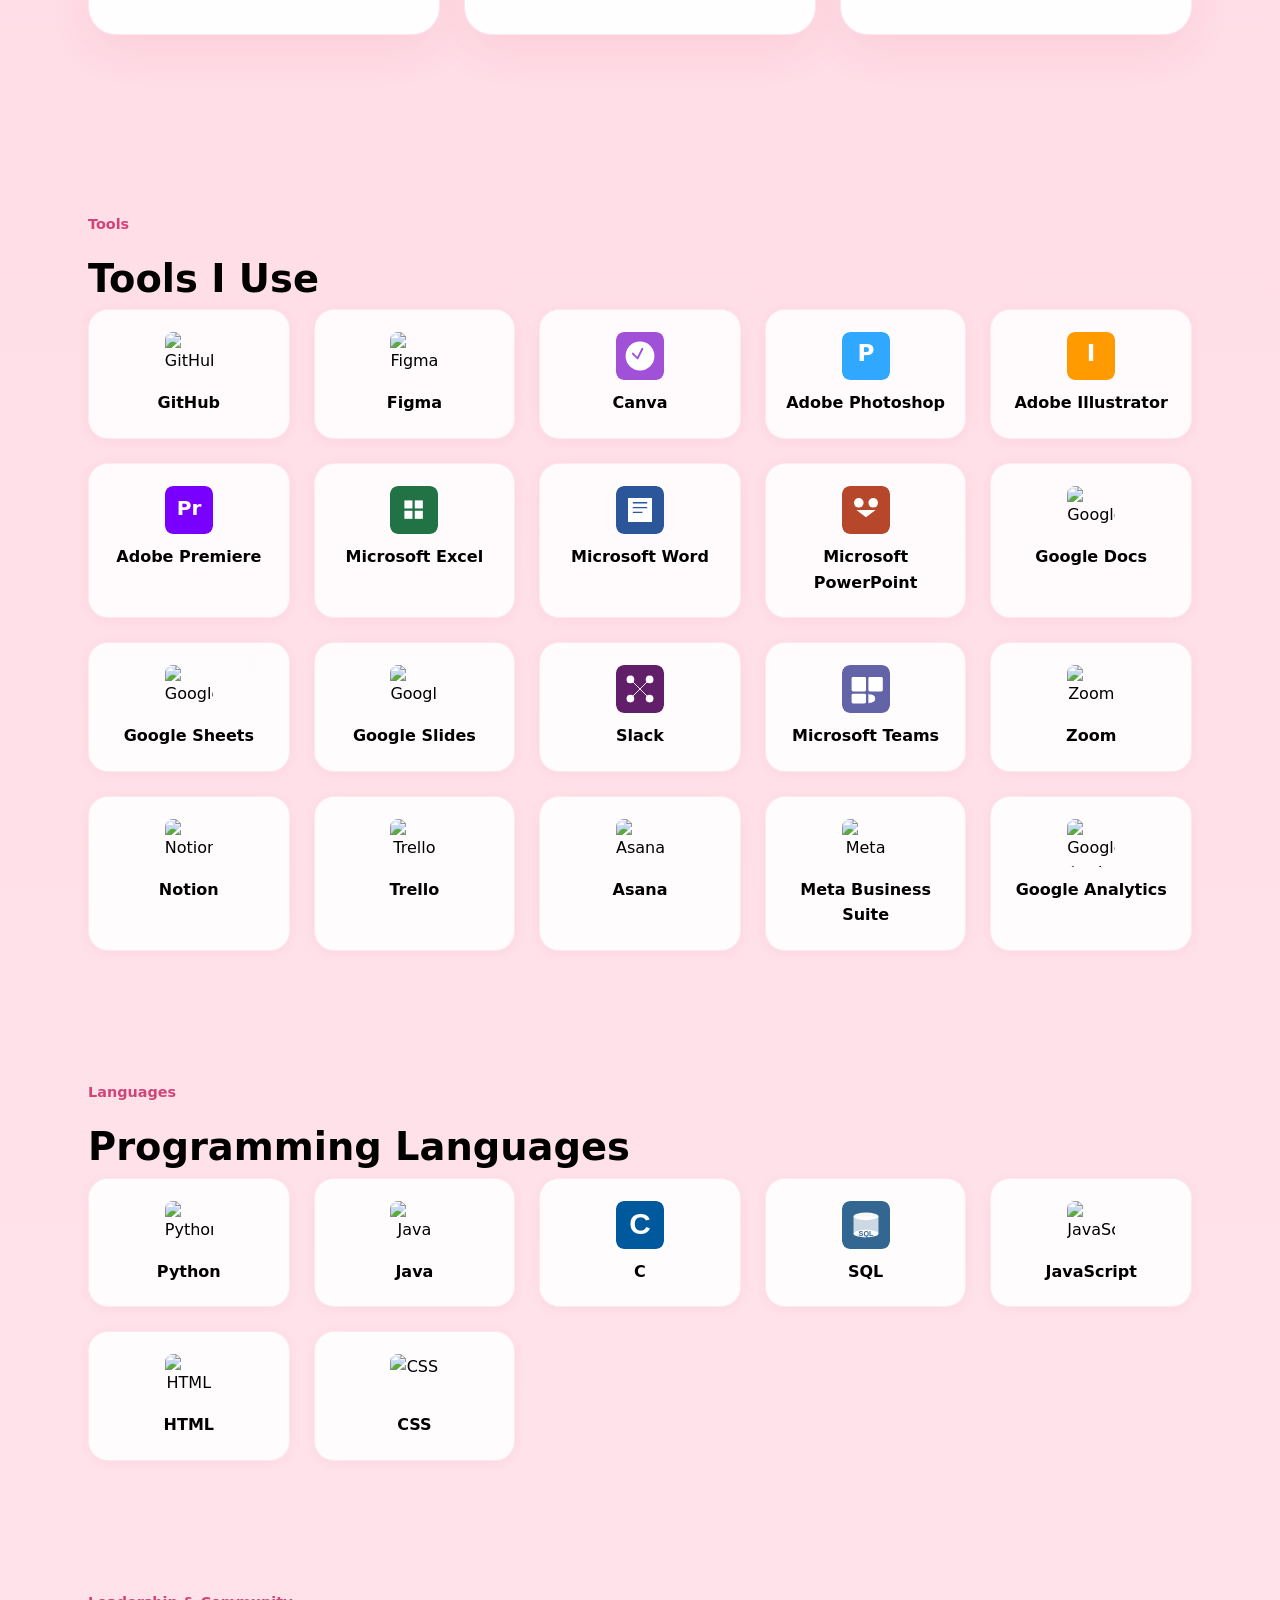
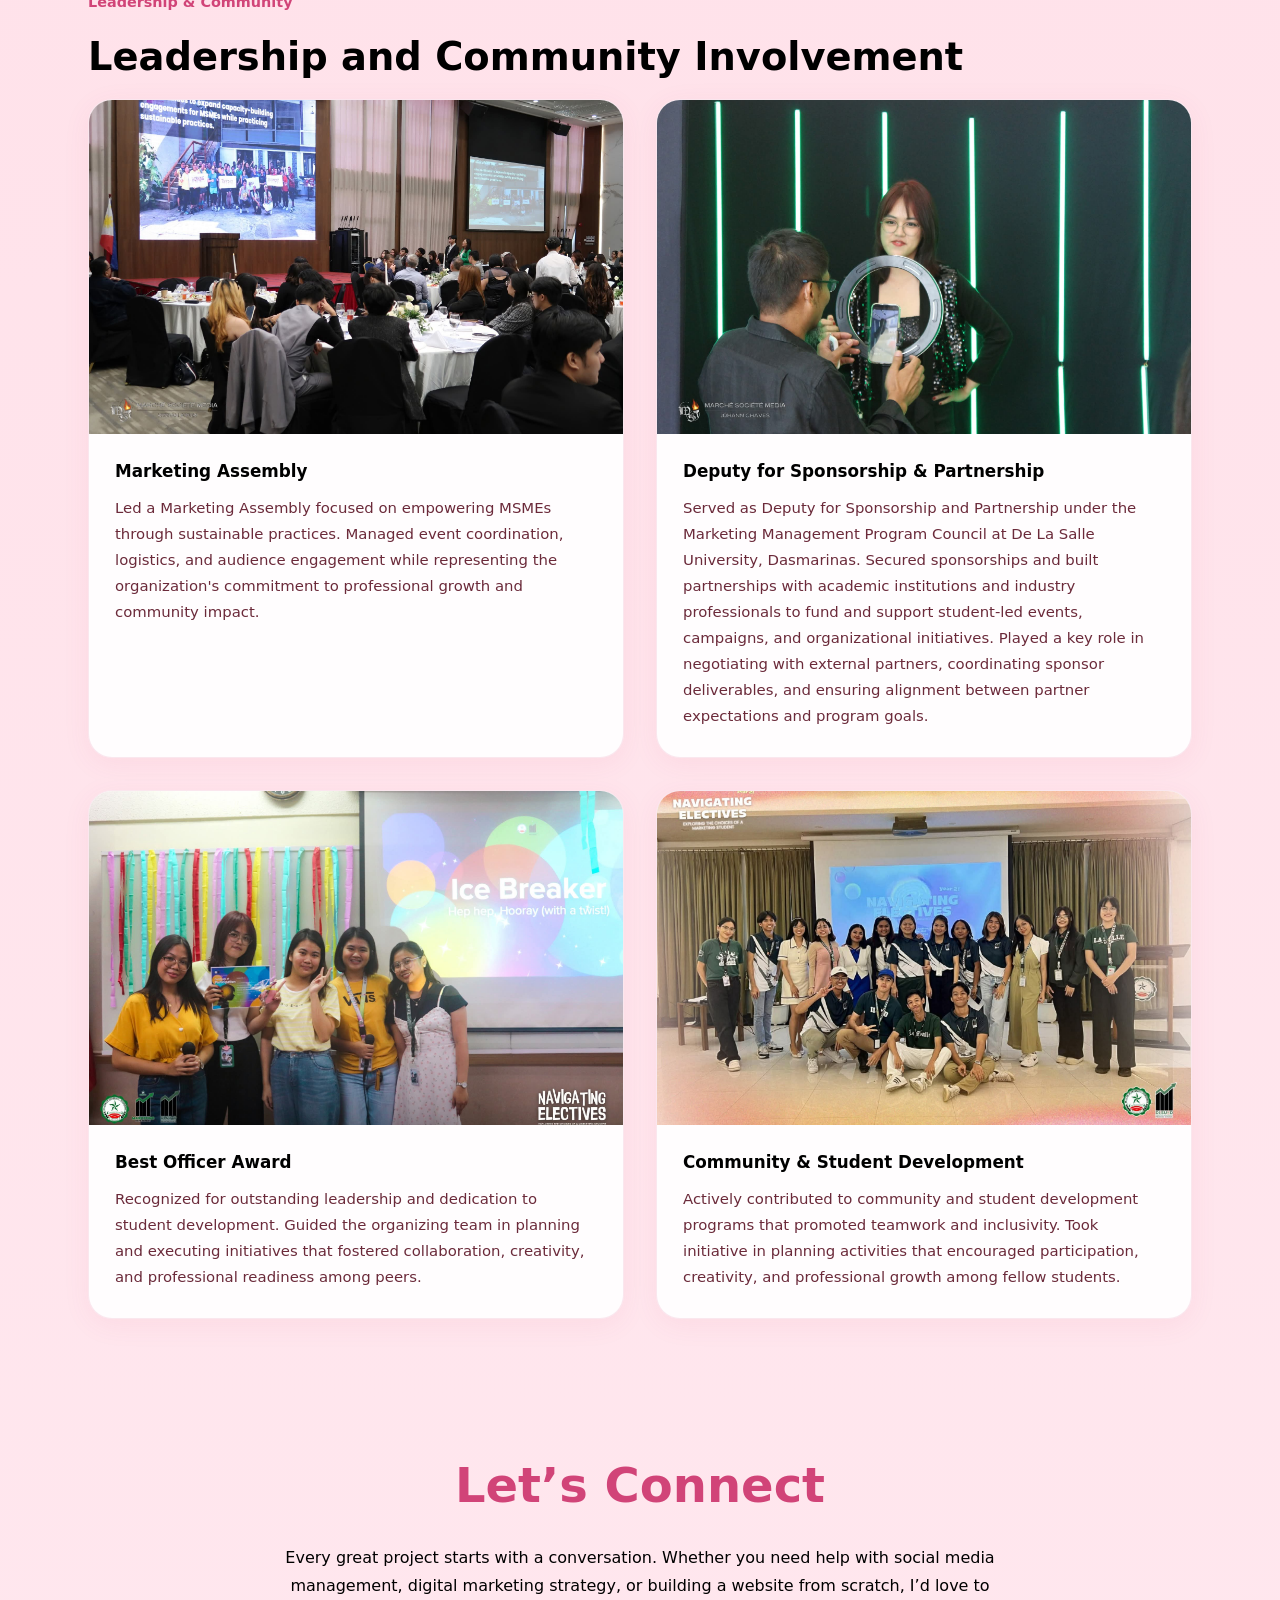
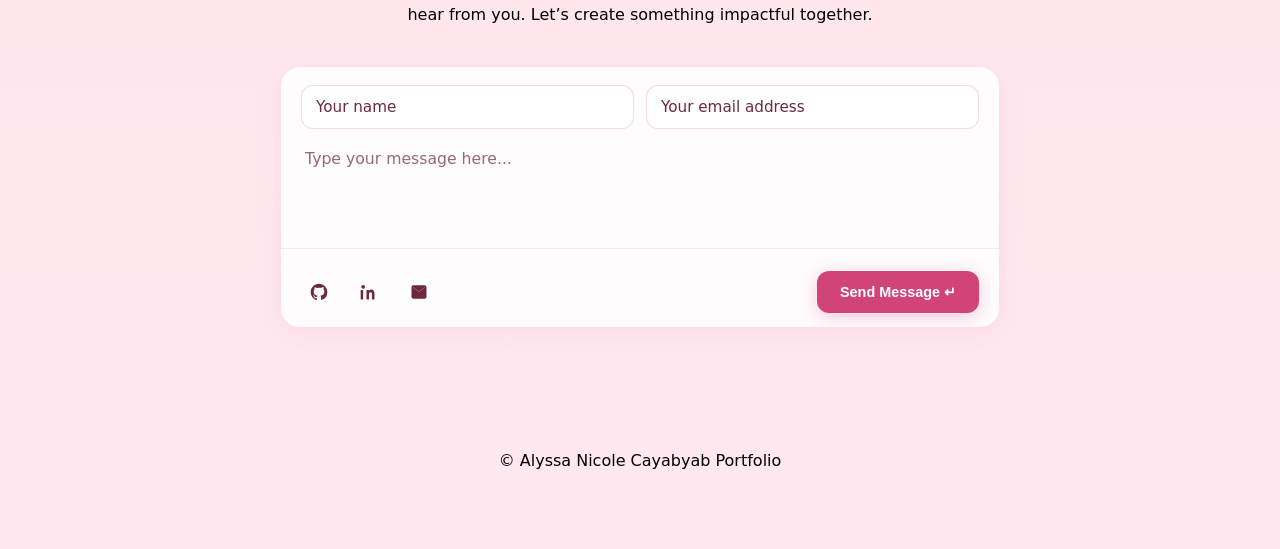
==== commit f6e0825e: "Revert "Make portfolio responsive across all devices" This reverts commit 4a75b4e313b93f042d4d938391" ====
--- a/index.html
+++ b/index.html
@@ -395,7 +395,10 @@
         <div class="contact-box">
           <form id="contact-form">
             <input type="hidden" name="access_key" value="bb7e7c91-48e0-49ad-bfeb-6e8f00e76d32">
-            <input type="email" name="email" placeholder="Your email address" required style="display:none;">
+            <div class="contact-fields">
+              <input id="contact-name" type="text" name="name" class="contact-input" placeholder="Your name" required />
+              <input id="contact-email" type="email" name="email" class="contact-input" placeholder="Your email address" required />
+            </div>
             <textarea id="contact-message" name="message" class="contact-textarea" placeholder="Type your message here..." required></textarea>
             <div class="contact-box-footer">
               <div class="contact-icon-row">
--- a/styles.css
+++ b/styles.css
@@ -10,6 +10,7 @@
   --stroke: #d14478;
   --shadow: 0 24px 70px rgba(209, 68, 120, 0.16);
   --radius: 28px;
+  --header-offset: 84px;
 }
 
 body.dark-mode {
@@ -131,8 +132,10 @@
 }
 
 .site-header {
-  position: sticky;
+  position: fixed;
   top: 0;
+  left: 0;
+  right: 0;
   z-index: 200;
   padding: 18px clamp(24px, 3vw, 48px);
   border-bottom: 1px solid rgba(255, 255, 255, 0.25);
@@ -160,6 +163,7 @@
   align-items: center;
   justify-content: space-between;
   gap: 18px;
+  min-width: 0;
 }
 
 .logo {
@@ -167,11 +171,17 @@
   letter-spacing: -0.04em;
   text-decoration: none;
   color: var(--text);
+  flex: 0 0 auto;
 }
 
 .nav-links {
   display: flex;
   gap: 24px;
+  align-items: center;
+  flex: 1 1 auto;
+  justify-content: flex-end;
+  min-width: 0;
+  white-space: nowrap;
 }
 
 .nav-links a {
@@ -663,6 +673,7 @@
   left: 0;
   width: 1440px;
   height: 900px;
+  max-width: none;
   border: none;
   transform: scale(var(--iframe-scale, 0.35));
   transform-origin: 0 0;
@@ -862,6 +873,34 @@
   border-color: rgba(255, 107, 107, 0.18);
 }
 
+.contact-fields {
+  display: grid;
+  grid-template-columns: 1fr 1fr;
+  gap: 12px;
+  padding: 18px 20px 0;
+}
+
+.contact-input {
+  width: 100%;
+  border: 1px solid rgba(209, 68, 120, 0.2);
+  border-radius: 12px;
+  padding: 12px 14px;
+  background: rgba(255, 255, 255, 0.72);
+  color: var(--text);
+  font-family: inherit;
+  font-size: 0.95rem;
+  outline: none;
+}
+
+.contact-input::placeholder {
+  color: var(--muted);
+}
+
+body.dark-mode .contact-input {
+  border-color: rgba(255, 107, 107, 0.24);
+  background: rgba(30, 30, 30, 0.45);
+}
+
 .contact-textarea {
   width: 100%;
   min-height: 120px;
@@ -1088,6 +1127,7 @@
 
 /* ── Smooth page transitions ──────────────────────────── */
 main {
+  padding-top: var(--header-offset);
   animation: pageIn 0.6s ease;
 }
 @keyframes pageIn {
@@ -1168,19 +1208,28 @@
 
 /* ── Mobile (≤ 480px) ───────────────────────────────────── */
 @media (max-width: 480px) {
+  :root {
+    --header-offset: 76px;
+  }
+
   .site-header {
     padding: 14px 20px;
   }
 
   .navbar {
-    flex-wrap: wrap;
+    flex-wrap: nowrap;
     gap: 12px;
   }
 
   .nav-links {
-    flex-wrap: wrap;
+    overflow-x: auto;
+    scrollbar-width: none;
     gap: 12px;
     font-size: 0.9rem;
+  }
+
+  .nav-links::-webkit-scrollbar {
+    display: none;
   }
 
   .logo {
@@ -1230,6 +1279,11 @@
 
   .tool-grid {
     grid-template-columns: repeat(2, minmax(0, 1fr));
+  }
+
+  .contact-fields {
+    grid-template-columns: 1fr;
+    padding: 16px 16px 0;
   }
 
   .tool-card {
@@ -1492,9 +1546,11 @@
 
 /* ── Phone (≤ 600px) ─────────────────────────────────────── */
 @media (max-width: 600px) {
+  :root { --header-offset: 76px; }
   .site-header { padding: 12px 16px; }
   .navbar { gap: 10px; }
-  .nav-links { gap: 14px; font-size: 0.88rem; }
+  .nav-links { gap: 14px; font-size: 0.88rem; overflow-x: auto; scrollbar-width: none; }
+  .nav-links::-webkit-scrollbar { display: none; }
   .logo { font-size: 1rem; }
   .section { padding: 48px 18px; }
   .web-design-preview { --iframe-scale: 0.30; aspect-ratio: 16 / 11; }
@@ -1545,10 +1601,12 @@
   .footer { padding: 24px 14px 32px; font-size: 0.8rem; }
   .theme-toggle { padding: 6px; }
   .theme-icon { width: 20px; height: 20px; }
+  .contact-fields { grid-template-columns: 1fr; padding: 16px 16px 0; }
 }
 
 /* ── Tiny phone (≤ 360px) ────────────────────────────────── */
 @media (max-width: 360px) {
+  :root { --header-offset: 70px; }
   .site-header { padding: 10px 12px; }
   .nav-links { gap: 8px; font-size: 0.75rem; }
   .logo { font-size: 0.85rem; }
@@ -1564,100 +1622,3 @@
   .quote-section { min-height: auto; padding: 32px 20px; }
   .hero-content { padding: 24px 0; }
 }
-
-/* ═══════════════════════════════════════════════════════════
-   RESPONSIVE POLISH — all-device friendliness
-═══════════════════════════════════════════════════════════ */
-
-/* Prevent any horizontal scroll, anywhere */
-html, body { overflow-x: hidden; width: 100%; }
-img, video, object, embed { max-width: 100%; height: auto; }
-
-/* Respect iPhone notch / Android status bar safe areas */
-@supports (padding: max(0px)) {
-  .site-header { padding-left: max(20px, env(safe-area-inset-left));
-                 padding-right: max(20px, env(safe-area-inset-right)); }
-  .section { padding-left: max(20px, env(safe-area-inset-left));
-             padding-right: max(20px, env(safe-area-inset-right)); }
-  .footer { padding-bottom: max(40px, env(safe-area-inset-bottom)); }
-}
-
-/* Touch-friendly tap targets on phones */
-@media (hover: none) and (pointer: coarse) {
-  .nav-links a,
-  .hero-social-link,
-  .contact-icon-link,
-  .theme-toggle,
-  .button {
-    min-height: 44px;
-  }
-  .button { padding: 14px 22px; }
-  /* Disable hover lift that can feel sticky on touch */
-  .project-card:hover,
-  .tool-card:hover,
-  .leadership-card:hover,
-  .web-design-card:hover .web-design-frame,
-  .hero-photo:hover { transform: none; }
-}
-
-/* Cap massive desktop screens so layout stays centered */
-@media (min-width: 1600px) {
-  .section { max-width: 1320px; }
-  .hero-content { max-width: 1320px; }
-}
-
-/* Contact form footer stacks on tiny phones so Send button never clips */
-@media (max-width: 420px) {
-  .contact-box-footer {
-    flex-direction: column;
-    align-items: stretch;
-    gap: 12px;
-    padding: 14px 16px;
-  }
-  .contact-icon-row { justify-content: center; }
-  .send-btn { width: 100%; }
-}
-
-/* Navbar: keep links readable and wrap cleanly on very narrow screens */
-@media (max-width: 420px) {
-  .navbar { flex-wrap: wrap; row-gap: 10px; }
-  .nav-links {
-    flex-wrap: wrap;
-    gap: 10px 14px;
-    justify-content: center;
-    width: 100%;
-  }
-  .nav-links a { font-size: 0.85rem; }
-  .logo { flex: 1; }
-}
-
-/* Iframe previews: reliable scaling across all small screens */
-@media (max-width: 340px) {
-  .web-design-preview { --iframe-scale: 0.22; aspect-ratio: 16 / 14; }
-  .section { padding: 36px 12px; }
-  .project-card { padding: 14px; }
-}
-
-/* Keep body text readable — never shrink below 14px on phones */
-@media (max-width: 480px) {
-  body { font-size: 15px; }
-  .about-p { font-size: 0.98rem; }
-  .contact-copy { font-size: 0.95rem; }
-}
-
-/* Leadership images don't crop faces awkwardly on tall phones */
-@media (max-width: 480px) {
-  .leadership-img-wrap { aspect-ratio: 4 / 3; }
-}
-
-/* Reduce motion for users who prefer it */
-@media (prefers-reduced-motion: reduce) {
-  *,
-  *::before,
-  *::after {
-    animation-duration: 0.01ms !important;
-    animation-iteration-count: 1 !important;
-    transition-duration: 0.01ms !important;
-    scroll-behavior: auto !important;
-  }
-}
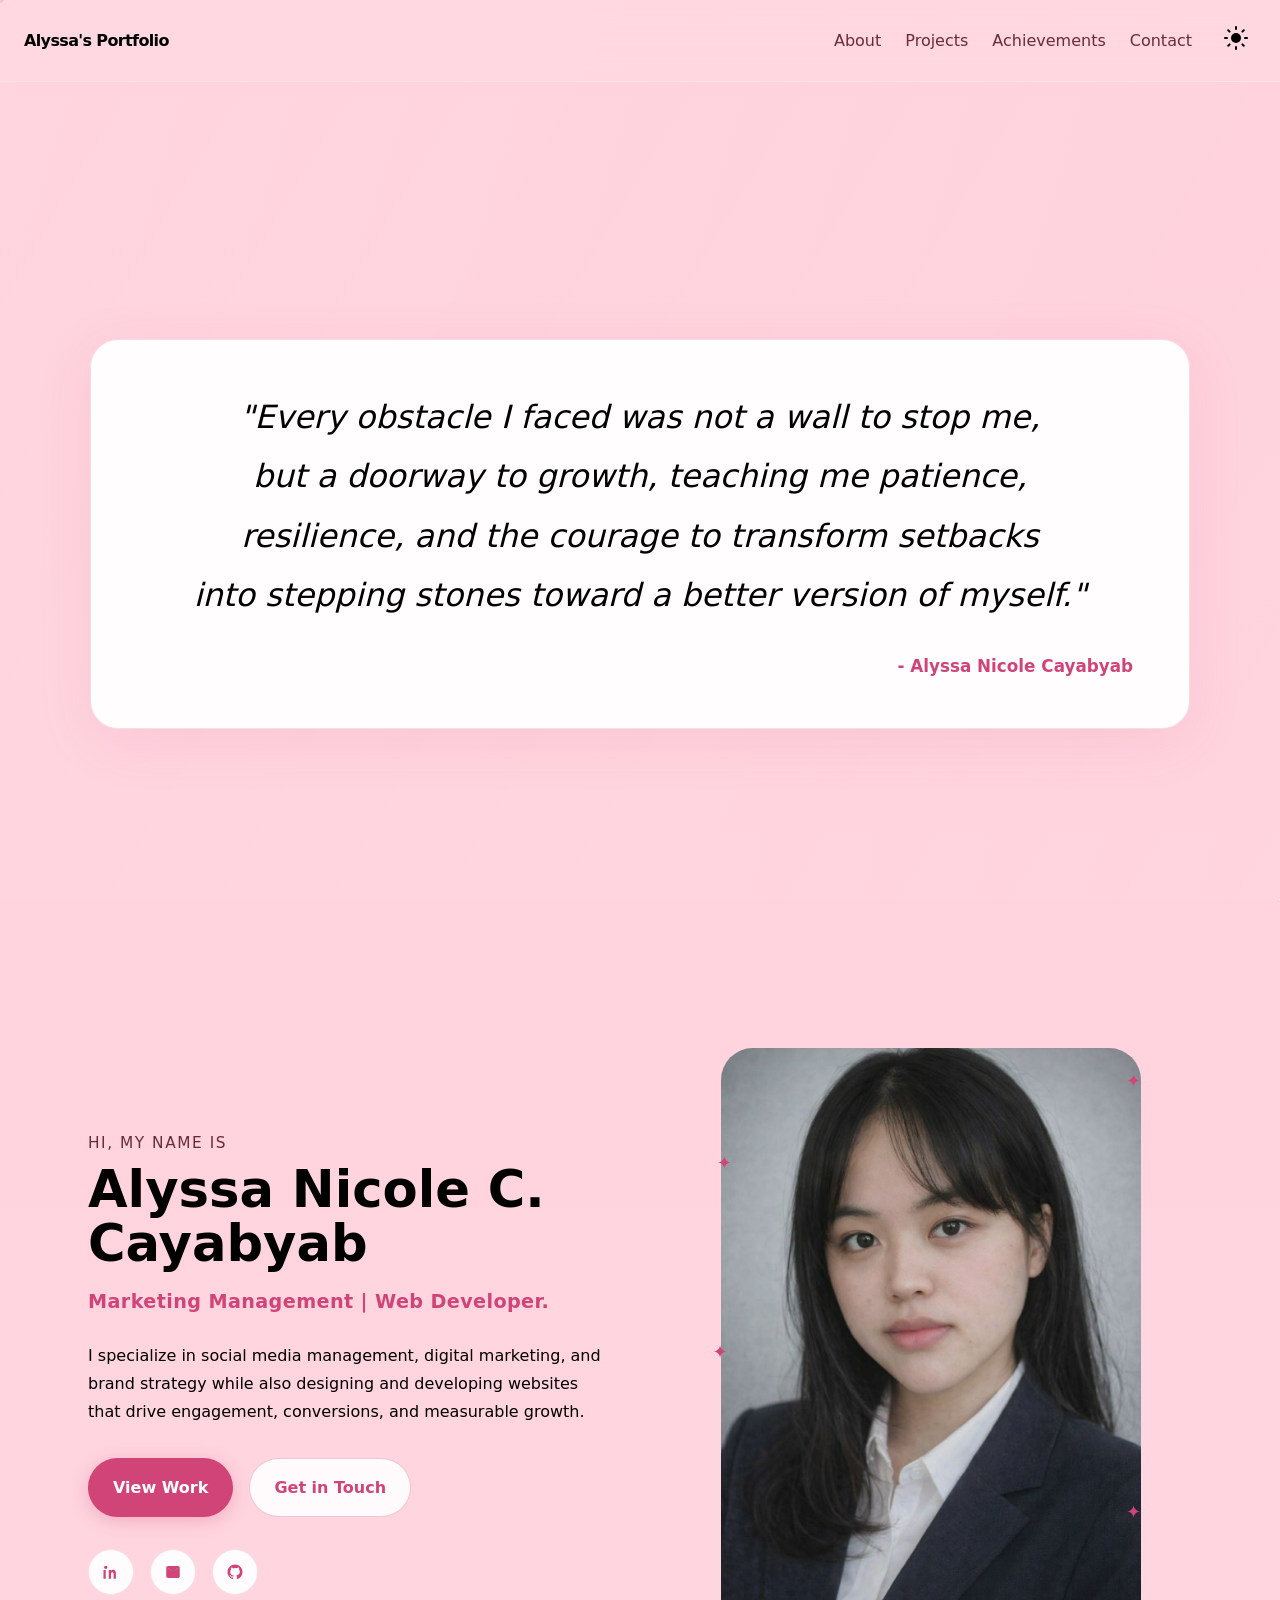
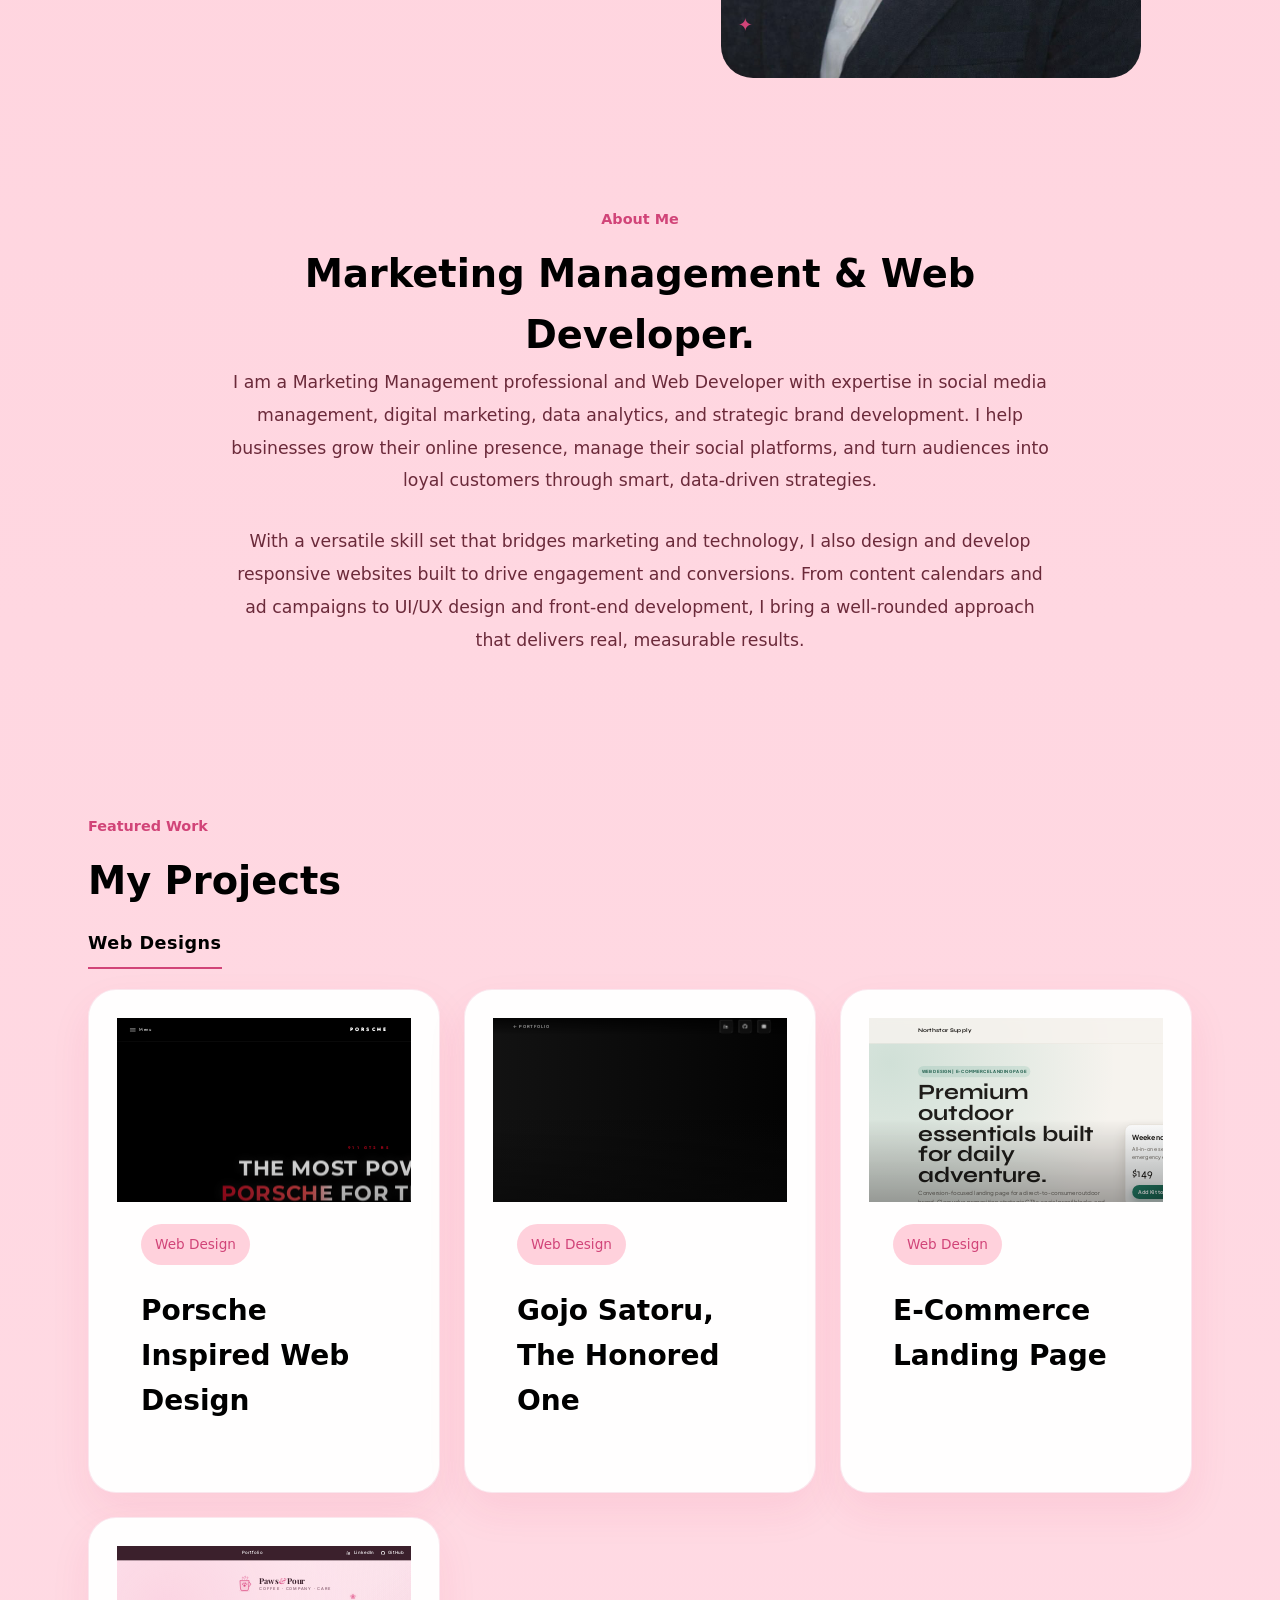
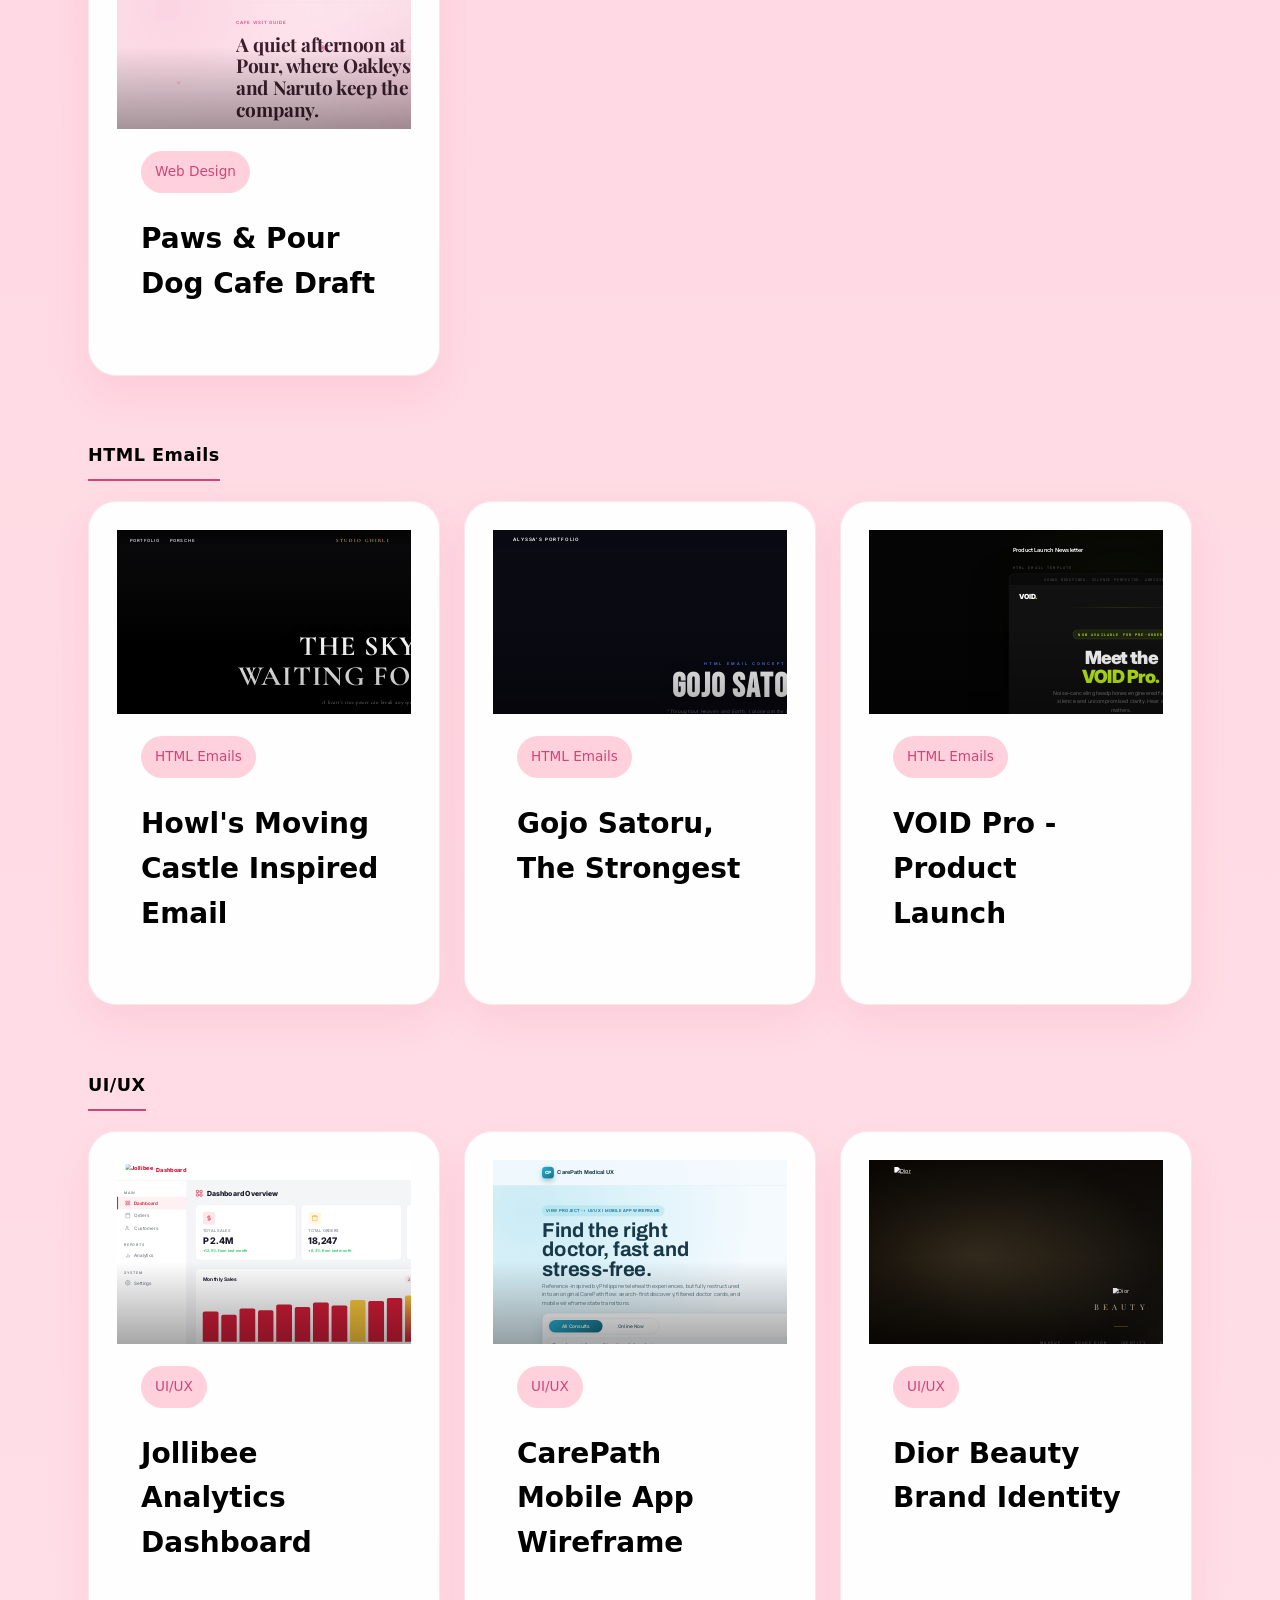
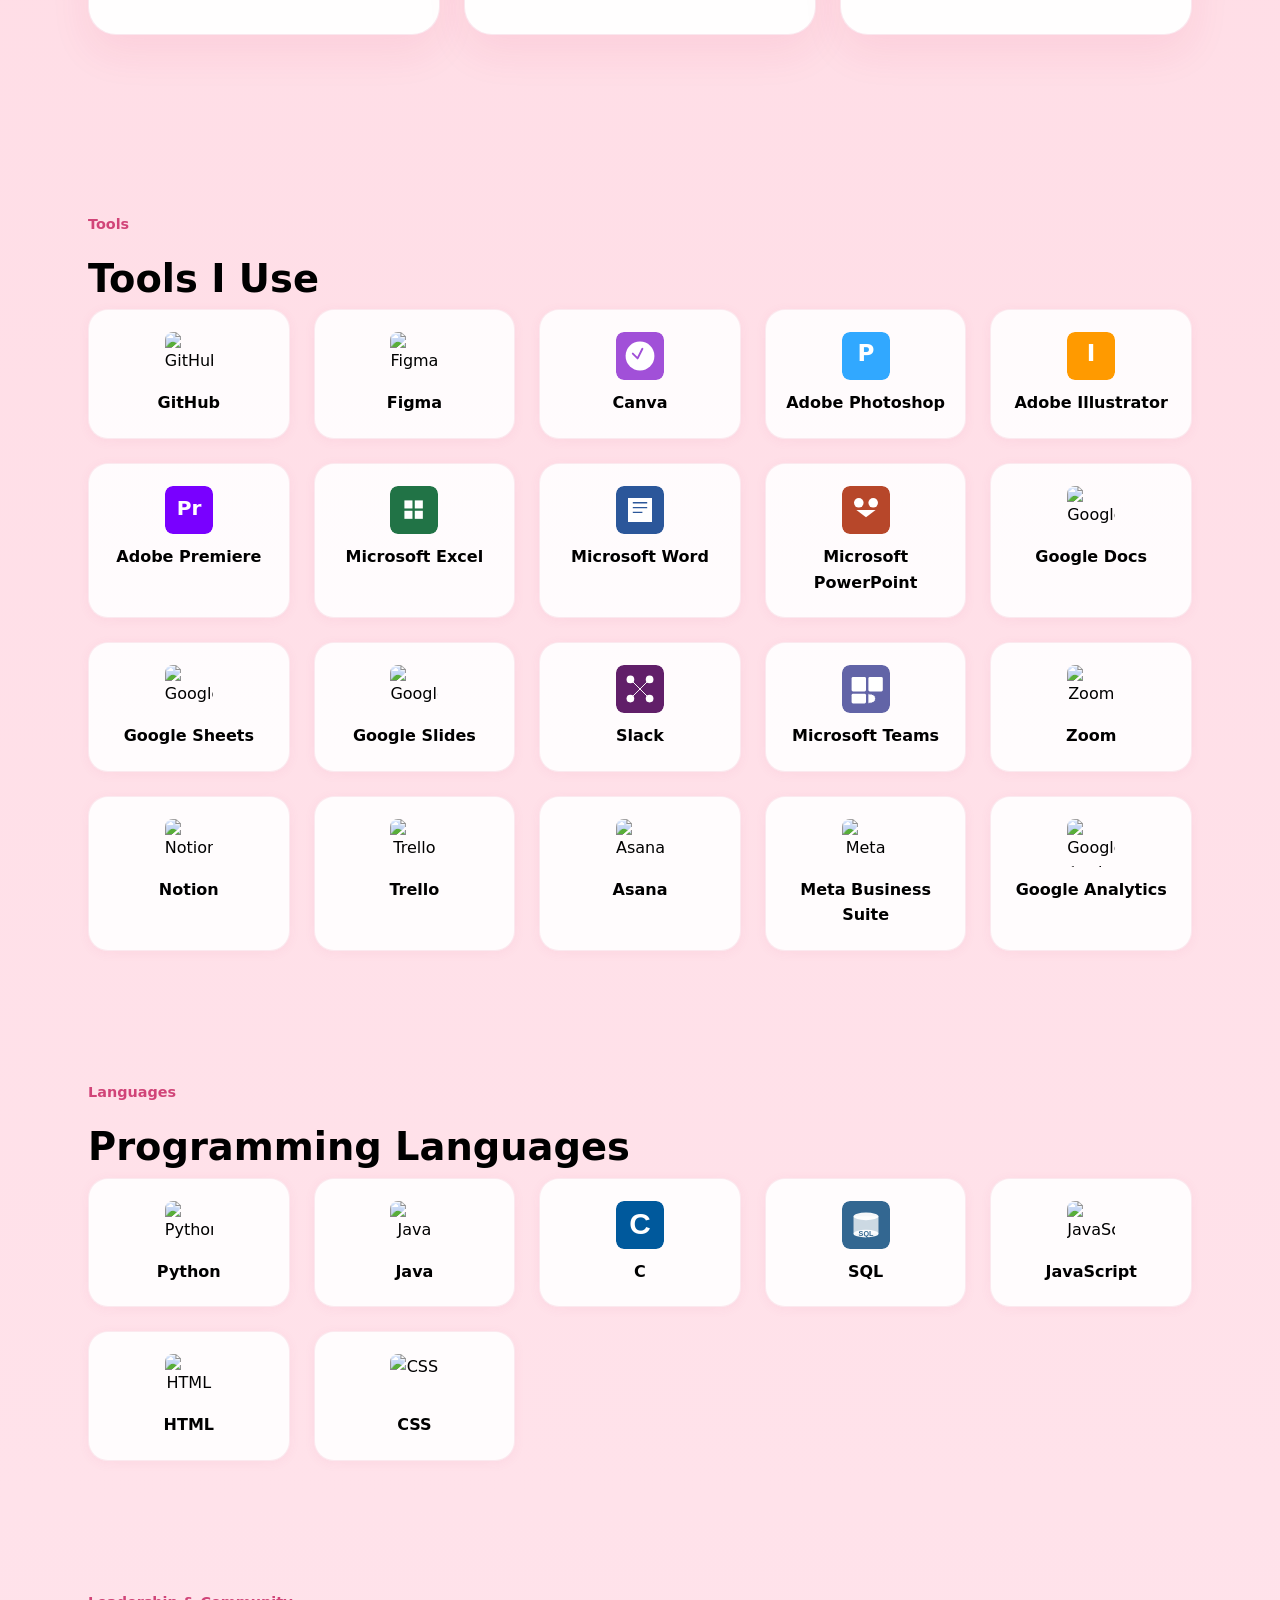
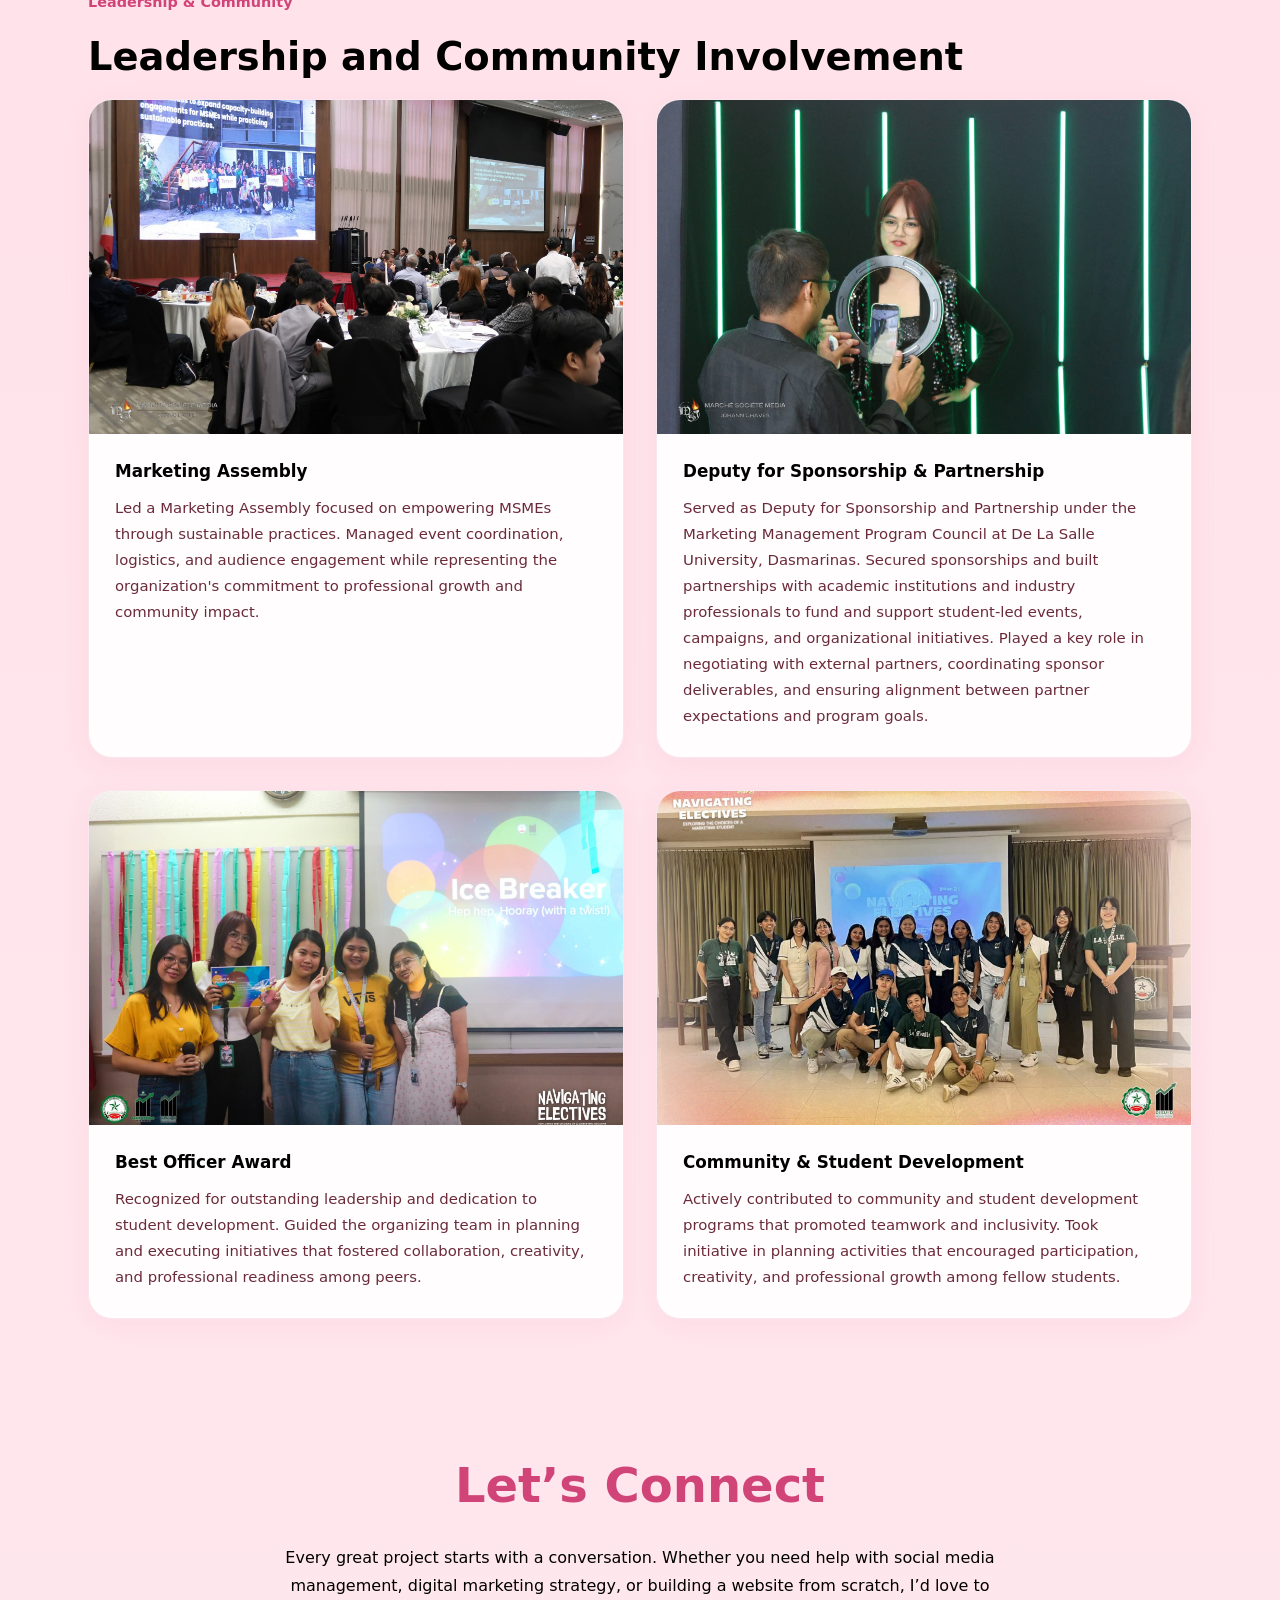
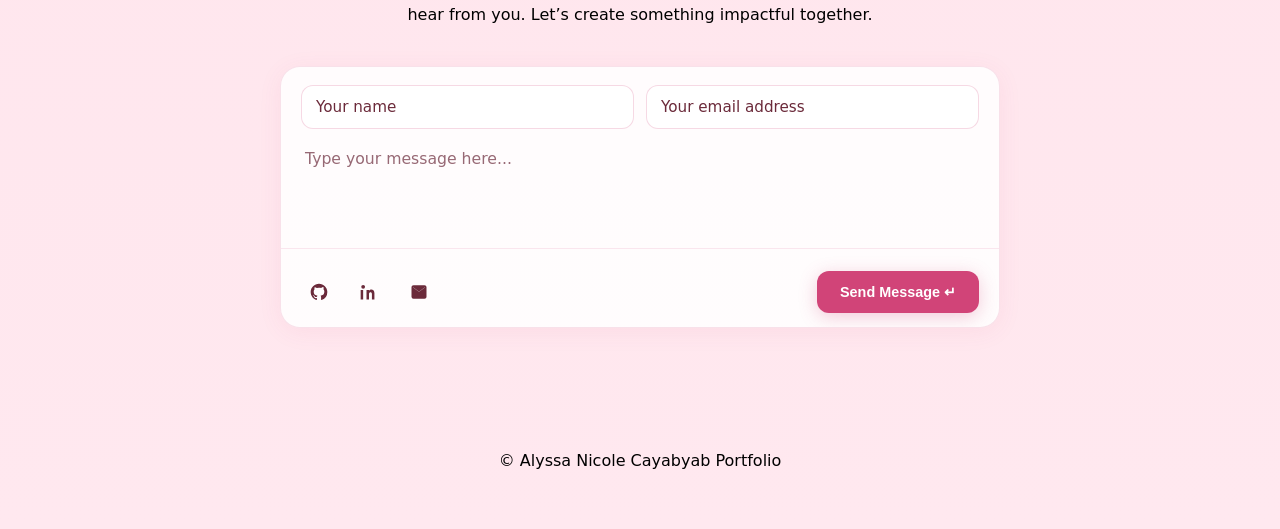
==== commit 3a1cab9e: "Switch contact form to mailto (no external service); remove unused access key" ====
--- a/index.html
+++ b/index.html
@@ -394,7 +394,6 @@
         </p>
         <div class="contact-box">
           <form id="contact-form">
-            <input type="hidden" name="access_key" value="bb7e7c91-48e0-49ad-bfeb-6e8f00e76d32">
             <div class="contact-fields">
               <input id="contact-name" type="text" name="name" class="contact-input" placeholder="Your name" required />
               <input id="contact-email" type="email" name="email" class="contact-input" placeholder="Your email address" required />
@@ -408,7 +407,7 @@
                 <a class="contact-icon-link" href="https://www.linkedin.com/in/alyssa-cayabyab-5094003a9/" target="_blank" rel="noreferrer noopener" aria-label="LinkedIn">
                   <svg viewBox="0 0 24 24" width="20" height="20" fill="currentColor"><path d="M4.98 3.5a2.28 2.28 0 1 1 0 4.56 2.28 2.28 0 0 1 0-4.56Zm.02 5.95H2V21h3V9.45Zm7 0h-3v11.55h3V14.5c0-2.72 3.5-2.94 3.5 0V21h3V13.2c0-5.34-5.73-5.14-6.5-2.52V9.45Z"/></svg>
                 </a>
-                <a class="contact-icon-link" href="https://mail.google.com/mail/u/1/#inbox?compose=new" target="_blank" rel="noreferrer noopener" aria-label="Email">
+                <a class="contact-icon-link" href="mailto:alyssacayabyab@gmail.com" aria-label="Email">
                   <svg viewBox="0 0 24 24" width="20" height="20" fill="currentColor"><path d="M3 6.4C3 5.08 4.08 4 5.4 4h13.2C19.92 4 21 5.08 21 6.4v11.2c0 1.32-1.08 2.4-2.4 2.4H5.4A2.4 2.4 0 0 1 3 17.6V6.4Zm1.8.3 7.2 5.1 7.2-5.1V6.4l-7.2 5.1L4.8 6.4v.3Z"/></svg>
                 </a>
               </div>
--- a/styles.css
+++ b/styles.css
@@ -1622,3 +1622,65 @@
   .quote-section { min-height: auto; padding: 32px 20px; }
   .hero-content { padding: 24px 0; }
 }
+
+/* Step 1: prevent horizontal scroll on all devices */
+html, body { overflow-x: hidden; }
+
+/* Step 2: touch-friendly tap targets on phones (44px minimum) */
+@media (hover: none) and (pointer: coarse) {
+  .nav-links a,
+  .hero-social-link,
+  .contact-icon-link,
+  .button {
+    min-height: 44px;
+  }
+}
+
+/* Step 3: stack contact Send button on tiny phones so it never clips */
+@media (max-width: 420px) {
+  .contact-box-footer {
+    flex-direction: column;
+    align-items: stretch;
+    gap: 12px;
+  }
+  .contact-icon-row { justify-content: center; }
+  .send-btn { width: 100%; }
+}
+
+/* Step 4: respect iPhone notch and Android status bar safe areas */
+@supports (padding: max(0px)) {
+  .site-header {
+    padding-left: max(24px, env(safe-area-inset-left));
+    padding-right: max(24px, env(safe-area-inset-right));
+  }
+  .footer { padding-bottom: max(40px, env(safe-area-inset-bottom)); }
+}
+
+/* Step 5: clean mobile navbar so links never hide behind the logo */
+@media (max-width: 768px) {
+  .navbar {
+    flex-wrap: wrap;
+    justify-content: center;
+    row-gap: 10px;
+  }
+  .logo {
+    flex: 1 1 auto;
+    text-align: left;
+  }
+  .nav-links {
+    order: 2;
+    width: 100%;
+    justify-content: center;
+    gap: 14px;
+    font-size: 0.92rem;
+  }
+  .theme-toggle { margin-left: auto; }
+}
+
+/* Step 6: more breathing room on phones (less crowded feel) */
+@media (max-width: 600px) {
+  .section { padding-top: 48px; padding-bottom: 48px; }
+  .project-category { margin-bottom: 36px; }
+  .about-p { margin-bottom: 20px; }
+  .hero-content { gap: 28px; }
+}
